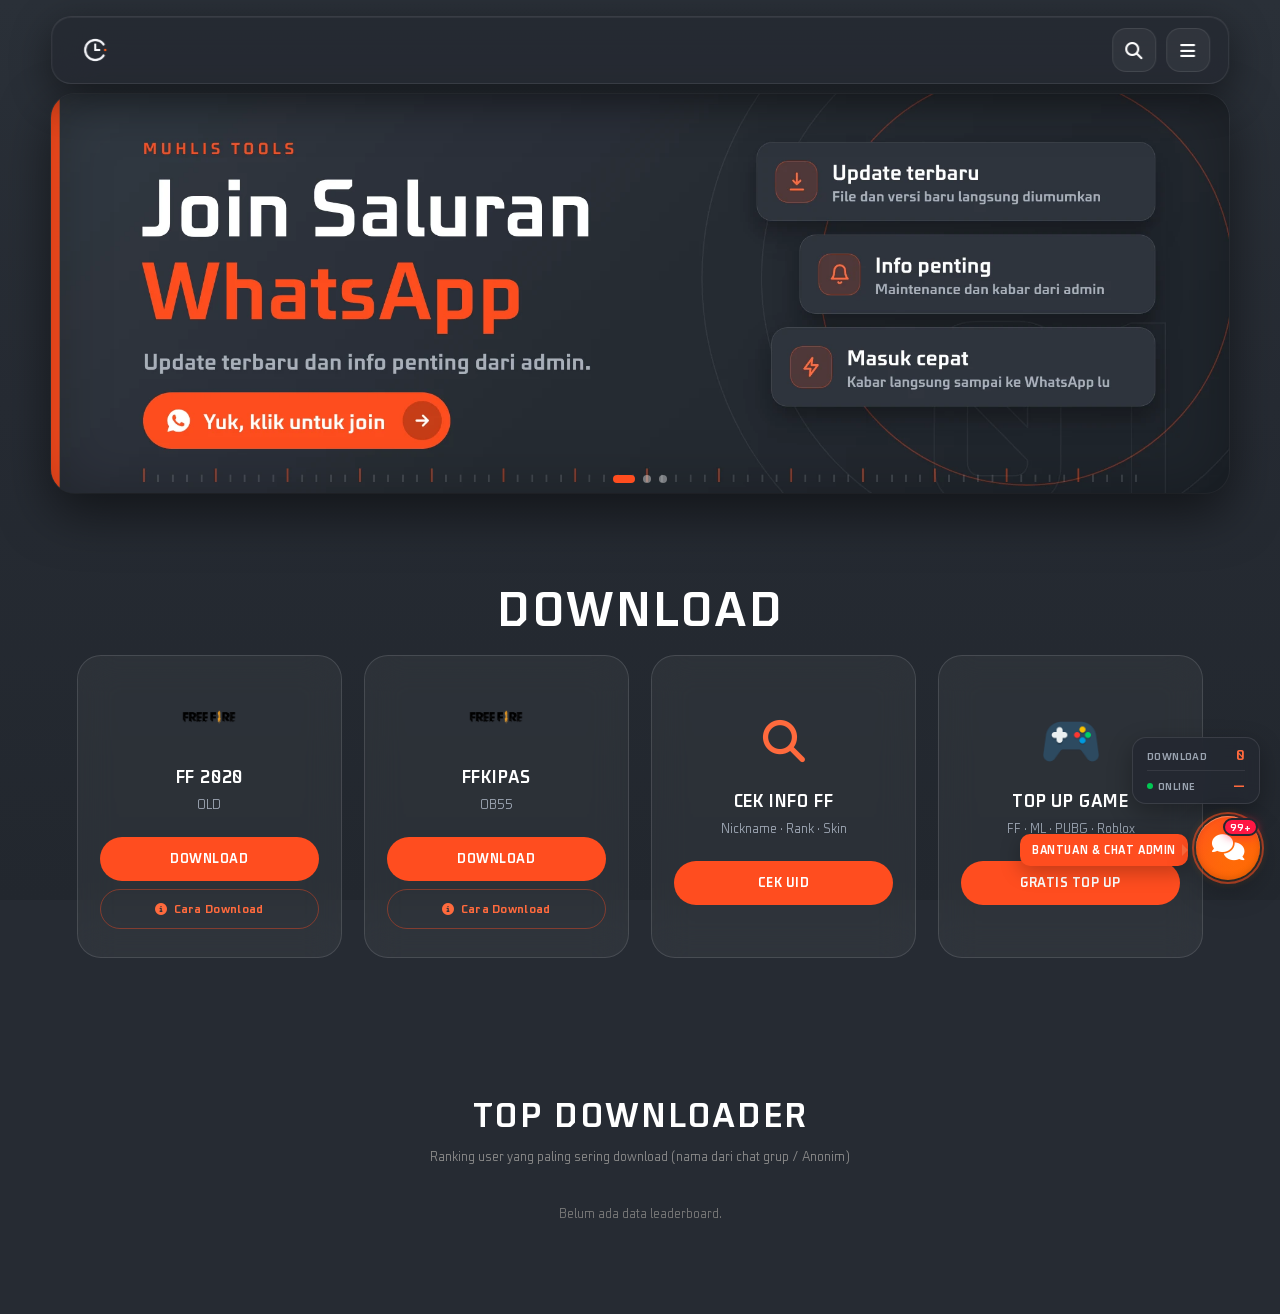
==== index.html @ e22ce5e8 "Add files via upload" ====
<!DOCTYPE html>
<html lang="id">
<head>
<meta charset="utf-8"/>
<meta content="width=device-width, initial-scale=1.0" name="viewport"/>
<title>MUHLIS TOOLS - Download FF CHRONO</title>
<meta content="Official Download Center FFKIPAS" name="description"/>
<meta content="FFKIPAS BY MUHLIS" property="og:title"/>
<meta content="Download versi terbaru FFKIPAS" property="og:description"/>
<meta content="assets/og-image.png" property="og:image"/>
<meta content="website" property="og:type"/>
<link href="assets/favicon.png" rel="icon"/>
<link rel="preload" href="assets/fonts/GFF-Latin-Regular.woff2" as="font" type="font/woff2" crossorigin>
<link rel="preload" href="assets/fonts/GFF-Latin-Medium.woff2" as="font" type="font/woff2" crossorigin>
<link rel="preload" href="assets/fonts/GFF-Latin-Bold.woff2" as="font" type="font/woff2" crossorigin>
<link href="style.css?v=20261102fabD" rel="stylesheet"/>
<link rel="stylesheet" href="https://cdnjs.cloudflare.com/ajax/libs/font-awesome/6.7.2/css/all.min.css">
</head>
<body class="spa-home">
<script src="boot.js"></script>

<header class="header">
    <a href="#" class="logo">
        <img src="assets/logo.png" alt="MENU">
    </a>
    <div class="header-actions">
        <button class="glass-btn" id="searchBtn" title="Cari">
            <i class="fa-solid fa-magnifying-glass"></i>
        </button>
        <button class="glass-btn" id="menuBtn" title="Menu">
            <i class="fa-solid fa-bars"></i>
        </button>
    </div>
</header>


<!-- SIDE MENU -->
<div class="menu-overlay" id="menuOverlay"></div>
<nav class="side-menu" id="sideMenu">
    <a href="#home" class="side-link"><i class="fa-solid fa-house"></i> Beranda</a>
    <a href="#download" class="side-link"><i class="fa-solid fa-download"></i> Download</a>
    <a href="#topup" class="side-link"><i class="fa-solid fa-gamepad"></i> Top Up</a>
    <a href="#history" class="side-link"><i class="fa-solid fa-clock-rotate-left"></i> Riwayat</a>
    <a href="#cekakun" class="side-link"><i class="fa-solid fa-magnifying-glass"></i> Cek Info FF</a>
    <div class="side-menu-footer">
        <div class="side-menu-label">Hubungi Admin</div>
        <a href="https://wa.me/6283138876438" target="_blank"><i class="fa-brands fa-whatsapp"></i> WhatsApp</a>
        <a href="https://t.me/ini_muhlis2" target="_blank"><i class="fa-brands fa-telegram"></i> Telegram</a>
    </div>
</nav>

<!-- SEARCH PANEL -->
<div class="search-overlay" id="searchOverlay"></div>
<div class="search-panel" id="searchPanel">
    <div class="search-panel-box">
        <div class="search-panel-header">
            <i class="fa-solid fa-magnifying-glass"></i>
            <input type="text" id="globalSearch" placeholder="Search..." autocomplete="off">
            <button type="button" id="searchClose" class="search-close">×</button>
        </div>
        <div class="search-results" id="searchResults">
            <button type="button" class="search-item" data-target="download">
                <i class="fa-solid fa-download"></i>
                <div>
                    <strong>Download</strong>
                    <span>FF 2020, FFKIPAS</span>
                </div>
            </button>
            <button type="button" class="search-item" data-target="topup">
                <i class="fa-solid fa-gamepad"></i>
                <div>
                    <strong>Top Up Game</strong>
                    <span>Free Fire, MLBB, PUBG, Roblox</span>
                </div>
            </button>
            <button type="button" class="search-item" data-target="history">
                <i class="fa-solid fa-clock-rotate-left"></i>
                <div>
                    <strong>Riwayat Transaksi</strong>
                    <span>Lihat pesanan sebelumnya</span>
                </div>
            </button>
            <button type="button" class="search-item" data-target="cekakun">
                <i class="fa-solid fa-magnifying-glass"></i>
                <div>
                    <strong>Cek Akun FF</strong>
                    <span>Nickname, rank, clan, prime, ban</span>
                </div>
            </button>
        </div>
        <div class="search-empty" id="searchEmpty" style="display:none">
            Tidak ada hasil untuk pencarian ini
        </div>
    </div>
</div>

<section class="slider" id="home" aria-roledescription="carousel" aria-label="Info terbaru">
    <div class="slider-track" id="sliderTrack">
        <a class="slide" href="https://whatsapp.com/channel/0029VbC3EOH9xVJZHfZ3qJ00" target="_blank" rel="noopener" aria-label="Join Saluran WhatsApp">
            <img src="assets/slider/slide-1.webp" alt="Join Saluran WhatsApp" width="1920" height="650" draggable="false">
        </a>
        <button type="button" class="slide" id="slideFfOld" aria-label="Download FF Old 2020">
            <img src="assets/slider/slide-2.webp" alt="Download FF Old 2020" width="1920" height="650" loading="lazy" draggable="false">
        </button>
        <button type="button" class="slide" data-go="topup" aria-label="Top Up Free">
            <img src="assets/slider/slide-3.webp" alt="Top Up Free" width="1920" height="650" loading="lazy" draggable="false">
        </button>
    </div>
    <div class="slider-dots" id="sliderDots">
        <button type="button" class="active" aria-label="Slide 1"></button>
        <button type="button" aria-label="Slide 2"></button>
        <button type="button" aria-label="Slide 3"></button>
    </div>
</section>

<section id="download" class="spa-page" data-page="download">
    <h2>DOWNLOAD</h2>
    <div class="card-grid">
        <div class="download-card">
            <div class="icon">
                <img src="assets/icon/ffkipas.png" alt="FFKIPAS">
            </div>
            <h3>FF 2020</h3>
            <p>OLD</p>
            <div class="card-btns">
                <button type="button" class="btn-primary" id="ffOldOpen">Download</button>
                <button type="button" class="btn-howto open-download-howto" data-howto="ffold">
                    <i class="fa-solid fa-circle-info"></i> Cara Download
                </button>
            </div>
        </div>
        <div class="download-card">
            <div class="icon">
                <img src="assets/icon/ffkipas.png" alt="FFKIPAS">
            </div>
            <h3>FFKIPAS</h3>
            <p>OB55</p>
            <div class="card-btns">
                <a class="btn-primary" href="https://move2link.co/muhlis">Download</a>
                <button type="button" class="btn-howto open-download-howto" data-howto="ffkipas">
                    <i class="fa-solid fa-circle-info"></i> Cara Download
                </button>
            </div>
        </div>
        <button type="button" class="download-card hub-card" data-go="cekakun">
            <div class="icon">
                <i class="fa-solid fa-magnifying-glass" style="font-size:42px;color:#ff6a3d"></i>
            </div>
            <h3>CEK INFO FF</h3>
            <p>Nickname · Rank · Skin</p>
            <div class="card-btns">
                <span class="btn-primary">Cek UID</span>
            </div>
        </button>

        <button type="button" class="download-card hub-card" data-go="topup">
            <div class="icon">
                <img src="assets/icon/topup.png" alt="Top Up">
            </div>
            <h3>TOP UP GAME</h3>
            <p>FF · ML · PUBG · Roblox</p>
            <div class="card-btns">
                <span class="btn-primary">Gratis Top Up</span>
            </div>
        </button>
    </div>
</section>

<section id="topup" class="spa-page" data-page="topup">
    <button type="button" class="spa-back" data-go="home" id="topupBack"><i class="fa-solid fa-arrow-left"></i> Kembali</button>
    <h2>TOP UP GAME</h2>
    <p class="topup-desc">
        TOPUP GAME FAVORITMU GRATIS DARI ADMIN.
    </p>
    <div class="topup-grid">
        <div class="game-card" data-banner="assets/banner/freefire.webp" data-game="FREE FIRE">
            <img src="assets/games/freefire.png" alt="Free Fire"/>
            <h3>FREE FIRE</h3>
            <button>TOP UP</button>
        </div>
        <div class="game-card" data-banner="assets/banner/mlbb.webp" data-game="MOBILE LEGENDS">
            <img src="assets/games/mlbb.png" alt="Mobile Legends"/>
            <h3>MOBILE LEGENDS</h3>
            <button>TOP UP</button>
        </div>
        <div class="game-card" data-banner="assets/banner/pubg.webp" data-game="PUBG MOBILE">
            <img src="assets/games/pubg.png" alt="PUBG Mobile"/>
            <h3>PUBG MOBILE</h3>
            <button>TOP UP</button>
        </div>
        <div class="game-card" data-banner="assets/banner/roblox.webp" data-game="ROBLOX">
            <img src="assets/games/roblox.png" alt="Roblox"/>
            <h3>ROBLOX</h3>
            <button>TOP UP</button>
        </div>
    </div>
</section>

<section id="cekakun" class="spa-page" data-page="cekakun">
    <button type="button" class="spa-back" data-go="home" id="cekBack"><i class="fa-solid fa-arrow-left"></i> Kembali</button>
    <h2>web : muhliskipas.my.id</h2>
    <p class="cek-desc">masukan id yang mau kalian cek, tools ini free ya silahkan pakek sepuasnya.</p>
        <div class="cek-box">
        <div class="cek-form">
            <input type="text" id="cekUidInput" inputmode="numeric" maxlength="20" placeholder="Masukkan UID Free Fire" autocomplete="off"/>
            <button type="button" class="buy-btn" id="cekUidBtn">Cek</button>
        </div>
        <div class="cek-loading" id="cekLoading" hidden>
            <div class="cek-spin"></div>
            <span>otw ngecek akunnya bre</span>
        </div>
        <div class="cek-error" id="cekError" hidden></div>
        <div class="cek-result" id="cekResult" hidden>
            <div class="cek-head">
                <div class="cek-nick-wrap">
                    <span class="cek-label">Nickname</span>
                    <strong id="cekNick">—</strong>
                </div>
                <div class="cek-id-wrap">
                    <span class="cek-label">UID</span>
                    <strong id="cekId">—</strong>
                </div>
            </div>
            <div class="cek-bio" id="cekBioBox">
                <span class="cek-label">Bio</span>
                <p id="cekBio">—</p>
            </div>
            <div class="cek-grid">
                <div class="cek-item cek-item-icon">
                    <img class="cek-mini-icon" id="cekGenderIcon" alt="Gender" hidden/>
                    <div><span>Gender</span><b id="cekGender">—</b></div>
                </div>
                <div class="cek-item"><span>Bahasa</span><b id="cekLanguage">—</b></div>
                <div class="cek-item cek-item-icon">
                    <img class="cek-mini-icon" id="cekModePreferIcon" alt="Mode" hidden/>
                    <div><span>Mode Favorit</span><b id="cekModePrefer">—</b></div>
                </div>
                <div class="cek-item"><span>Rank Ditampilkan</span><b id="cekRankShow">—</b></div>
                <div class="cek-item cek-item-icon">
                    <img class="cek-mini-icon" id="cekTimeActiveIcon" alt="Time Active" hidden/>
                    <div><span>Time Active</span><b id="cekTimeActive">—</b></div>
                </div>
                <div class="cek-item cek-item-icon">
                    <img class="cek-mini-icon" id="cekTimeOnlineIcon" alt="Time Online" hidden/>
                    <div><span>Time Online</span><b id="cekTimeOnline">—</b></div>
                </div>
                <div class="cek-item cek-item-icon">
                    <img class="cek-mini-icon" id="cekObIcon" alt="Versi OB" hidden/>
                    <div><span>Versi OB</span><b id="cekObVersion">—</b></div>
                </div>
                <div class="cek-item cek-item-icon">
                    <img class="cek-mini-icon" id="cekRankingPointIcon" alt="Ranking Point" hidden/>
                    <div><span>Ranking Point</span><b id="cekRankingPoint">—</b></div>
                </div>
            </div>
            <div class="cek-grid">
                <div class="cek-item cek-item-icon">
                    <img class="cek-mini-icon" id="cekLikesIcon" alt="Likes" hidden/>
                    <div><span>Likes</span><b id="cekLikes">—</b></div>
                </div>
                <div class="cek-item cek-item-icon">
                    <img class="cek-mini-icon" id="cekBooyahIcon" alt="Booyah" hidden/>
                    <div><span>Booyah Pass</span><b id="cekBooyah">—</b></div>
                </div>
                <div class="cek-item cek-item-icon">
                    <img class="cek-mini-icon" id="cekCreditIcon" alt="Credit Score" hidden/>
                    <div><span>Credit Score</span><b id="cekCredit">—</b></div>
                </div>
                <div class="cek-item"><span>Region</span><b id="cekRegion">—</b></div>
                <div class="cek-item cek-item-icon">
                    <img class="cek-mini-icon" id="cekLevelIcon" alt="Level" hidden/>
                    <div><span>Level</span><b id="cekLevel">—</b></div>
                </div>
                <div class="cek-item cek-item-icon">
                    <img class="cek-mini-icon" id="cekBanIcon" alt="Ban" hidden/>
                    <div><span>Status Ban</span><b id="cekBan">—</b></div>
                </div>
            </div>
            <div class="cek-ranks">
                <div class="cek-rank-card cek-rank-dual">
                    <div class="cek-rank-half">
                        <img id="cekRankBrImg" src="" alt="BR Rank" hidden/>
                        <div>
                            <span class="cek-label">Rank BR</span>
                            <strong id="cekRankBr">—</strong>
                            <small id="cekRankBrMax"></small>
                        </div>
                    </div>
                    <div class="cek-rank-divider" aria-hidden="true"></div>
                    <div class="cek-rank-half">
                        <img id="cekRankCsImg" src="" alt="CS Rank" hidden/>
                        <div>
                            <span class="cek-label">Rank CS</span>
                            <strong id="cekRankCs">—</strong>
                            <small id="cekRankCsMax"></small>
                        </div>
                    </div>
                </div>
                <div class="cek-rank-card">
                    <img id="cekPrimeImg" src="" alt="Prime" hidden/>
                    <div>
                        <span class="cek-label">Prime</span>
                        <strong id="cekPrime">—</strong>
                    </div>
                </div>
            </div>
            <div class="cek-clan cek-rank-card" id="cekClanBox" hidden>
                <img src="assets/ff-rank/FF_UI_Clan_Icon_Glory.png" alt="Clan" class="cek-clan-icon" id="cekClanImg"/>
                <div>
                    <span class="cek-label">Clan</span>
                    <strong id="cekClanName">—</strong>
                    <small id="cekClanMeta"></small>
                </div>
            </div>
            <div class="cek-clan cek-rank-card cek-captain" id="cekCaptainBox" hidden>
                <img src="assets/ff-rank/FF_UI_Clan_Icon_Glory.png" alt="Captain" class="cek-clan-icon" id="cekCaptainImg"/>
                <div>
                    <span class="cek-label">Kapten Clan</span>
                    <strong id="cekCaptainName">—</strong>
                    <small id="cekCaptainMeta"></small>
                </div>
            </div>
            <div class="cek-skins" id="cekSkinsBox" hidden>
                <div class="cek-skins-head">
                    <span class="cek-label">KARAKTER DAN SKIN SKIL YANG DI PAKEK</span>
                    <small id="cekSkinsCount"></small>
                </div>
                <div class="cek-skins-grid" id="cekSkinsGrid"></div>
            </div>
            <div class="cek-dates">
                <div class="cek-item"><span>Akun Dibuat</span><b id="cekCreated">—</b></div>
                <div class="cek-item"><span>Umur Akun</span><b id="cekAge">—</b></div>
                <div class="cek-item"><span>Last Login</span><b id="cekLast">—</b></div>
            </div>
        </div>
    </div>
</section>

<section id="leaderboard" class="spa-page" data-page="leaderboard">
    <h2>TOP DOWNLOADER</h2>
    <p class="lb-desc">Ranking user yang paling sering download (nama dari chat grup / Anonim)</p>
    <div class="lb-list" id="lbList">
        <div class="lb-empty">Belum ada data leaderboard.</div>
    </div>
</section>

<section id="history" class="spa-page" data-page="history">
    <h2>Riwayat Transaksi</h2>
    <div id="historyList"></div>
</section>

<!-- TOPUP POPUP -->
<div class="popup" id="popup">
    <div class="popup-box">
        <span class="close" id="closePopup">×</span>
        <h2 id="popupTitle">FREE FIRE</h2>
        <input id="uidInput" placeholder="Masukkan UID" type="text"/>
        <input id="serverInput" placeholder="Masukkan Zone ID" type="text" style="display:none"/>
        <div class="uid-check" id="uidCheck" aria-live="polite">
          <div class="uid-check-inner">
            <span class="uid-check-dot" aria-hidden="true"></span>
            <div class="uid-check-text">
              <span class="uid-check-status" id="uidCheckStatus"></span>
              <strong class="uid-check-name" id="uidCheckName"></strong>
            </div>
          </div>
        </div>
        <h3>Pilih Nominal</h3>
        <div class="diamond-grid" id="diamondGrid"></div>
        <div class="custom-topup">
            <h3>Nominal Bebas Top Up</h3>
            <input type="number" id="customDiamond" placeholder="Masukkan jumlah Diamond / UC / Robux">
            <button id="addCustomTopup">Tambah Nominal</button>
        </div>
        <h3>Metode Pembayaran</h3>
        <div class="payment-grid">
            <div class="pay-card" data-pay="QRIS">
                <img src="assets/payment/qris.png" alt="QRIS"/>
                <p>QRIS</p>
            </div>
            <div class="pay-card" data-pay="DANA">
                <img src="assets/payment/dana.png" alt="DANA"/>
                <p>DANA</p>
            </div>
            <div class="pay-card" data-pay="GoPay">
                <img src="assets/payment/gopay.png" alt="GoPay"/>
                <p>GoPay</p>
            </div>
        </div>
        <div class="total-box">
            <div class="order-summary">
                <h3>Ringkasan Pesanan</h3>
                <p>Game : <span id="summaryGame">-</span></p>
                <p>UID : <span id="summaryUid">-</span></p>
                <p>Nominal : <span id="summaryItem">-</span></p>
                <p>Pembayaran : <span id="summaryPay">-</span></p>
                <p>Total : <span id="summaryPrice">Rp0</span></p>
            </div>
            <h3>Total</h3>
            <h2 id="totalPrice">Rp0</h2>
        </div>
        <button class="buy-btn" id="buyBtn">BELI SEKARANG</button>
    </div>
</div>

<!-- PROCESSING -->
<div class="processing" id="processing">
    <div class="processing-box">
        <div class="proc-loader">
            <div class="proc-ring proc-ring-1"></div>
            <div class="proc-ring proc-ring-2"></div>
            <div class="proc-core"><i class="fa-solid fa-bolt"></i></div>
        </div>
        <h2 id="loadingTitle">Memproses Pesanan...</h2>
        <p id="loadingDesc">Mohon tunggu sebentar.</p>
        <div class="proc-steps" id="procSteps">
            <span class="proc-step active" data-s="1">Cek UID</span>
            <span class="proc-step" data-s="2">Bayar</span>
            <span class="proc-step" data-s="3">Invoice</span>
        </div>
        <div class="progress">
            <div id="progressBar"><span class="progress-shine"></span></div>
        </div>
        <p id="progressText">0%</p>
    </div>
</div>

<!-- INVOICE — Receipt style -->
<div class="invoice" id="invoice">
    <div class="invoice-box">
        <div class="inv-paper">
            <div class="inv-top">
                <img src="assets/logo.png" class="invoice-brand" alt="MUHLIS TOOLS"/>
                <div class="inv-brand-text">
                    <h2>MUHLIS TOOLS</h2>
                    <p>Official Top Up Receipt</p>
                </div>
                <span class="inv-stamp" id="invoiceStatus">Menunggu</span>
            </div>
            <div class="inv-meta">
                <div><span>No. Invoice</span><strong id="invoiceNumber">-</strong></div>
                <div><span>Tanggal</span><strong id="invoiceDate">-</strong></div>
            </div>
            <img id="invoiceLogo" src="" class="invoice-logo" alt="" style="display:none"/>
            <div class="inv-divider"><span>DETAIL PESANAN</span></div>
            <div class="inv-rows">
                <div class="inv-row">
                    <span><i class="fa-solid fa-gamepad inv-ico ico-game"></i> Game</span>
                    <b id="invoiceGame">-</b>
                </div>
                <div class="inv-row">
                    <span><i class="fa-solid fa-id-card inv-ico ico-uid"></i> UID / ID</span>
                    <b id="invoiceUid">-</b>
                </div>
                <div class="inv-row">
                    <span><i class="fa-solid fa-gem inv-ico ico-diamond"></i> Nominal</span>
                    <b id="invoiceItem">-</b>
                </div>
                <div class="inv-row">
                    <span><i class="fa-solid fa-wallet inv-ico ico-pay"></i> Pembayaran</span>
                    <b id="invoicePay">-</b>
                </div>
            </div>
            <div class="inv-total">
                <span><i class="fa-solid fa-coins"></i> Total Bayar</span>
                <strong id="invoicePrice">Rp0</strong>
            </div>
            <p class="inv-note">Simpan invoice ini sebagai bukti transaksi.</p>
            <div class="inv-barcode" aria-hidden="true"></div>
        </div>
        <div class="inv-actions">
            <button type="button" id="copyInvoice"><i class="fa-regular fa-copy"></i> Salin</button>
            <button type="button" id="downloadInvoice"><i class="fa-solid fa-download"></i> Unduh</button>
            <button type="button" id="closeInvoice" class="inv-close">Tutup</button>
        </div>
    </div>
</div>

<div class="toast" id="toast">
  <div class="toast-shine" aria-hidden="true"></div>
  <div class="toast-icon">✓</div>
  <div class="toast-body">
    <strong id="toastTitle">Berhasil</strong>
    <span id="toastMsg">Pesanan berhasil dibuat</span>
  </div>
</div>

<!-- Social Bar -->
<script data-cfasync="false" src="https://bellnewyork.org/14/2006c7c18b1bd25a644a2f8799d58457"></script>


<!-- FF 2020: PILIH LINK -->
<div class="popup" id="ffOldChoice">
    <div class="popup-box dl-choice-box">
        <span class="close" id="ffOldChoiceClose">×</span>
        <h2>Download FF 2020</h2>
        <p class="dl-choice-lead">Pilih link yang kamu mau.</p>
        <a class="dl-choice dl-choice-paid" id="ffOldPaid" href="https://move2link.co/a606c22">
            <span class="dl-choice-text">
                <strong>Tanpa iklan</strong>
                <small>langsung ke link download, tanpa iklan.</small>
            </span>
            <span class="dl-choice-tag">Rp1.000</span>
        </a>
        <a class="dl-choice dl-choice-free" id="ffOldFree" href="https://move2link.co/3cd7cdc">
            <span class="dl-choice-text">
                <strong>FF CHRONO</strong>
                <small>silahkan download di sini.</small>
            </span>
            <span class="dl-choice-tag">Download</span>
        </a>
        <div class="dl-extra">
            <a href="https://core.chronoprojects.com/chrono/register" target="_blank" rel="noopener">Daftar akun Chrono</a>
            <a href="https://chronoprojects.com/verify" target="_blank" rel="noopener">Verifikasi ID</a>
        </div>
    </div>
</div>

<!-- CARA DOWNLOAD -->
<div class="popup" id="downloadHowToPopup" data-howto="ffold">
    <div class="popup-box vip-howto-box">
        <span class="close" id="closeDownloadHowTo">×</span>
        <div class="vip-badge"><i class="fa-solid fa-download"></i> Cara Download</div>
        <h2 data-howto-for="ffold">Download FF Old 2020</h2>
        <h2 data-howto-for="ffkipas">Download FFKIPAS</h2>

        <div class="tutorial-video-wrap">
            <p class="tutorial-video-label">Video Tutorial</p>
            <div class="tutorial-video-box" id="tutorialVideoBox">
                <iframe
                    data-howto-for="ffold"
                    class="tutorial-streamable"
                    src="https://streamable.com/nuwk7u"
                    title="Tutorial Download FF Old 2020"
                    frameborder="0"
                    allowfullscreen
                    allow="autoplay; fullscreen; encrypted-media"
                    loading="lazy">
                </iframe>
                <iframe
                    data-howto-for="ffkipas"
                    class="tutorial-streamable"
                    src="https://streamable.com/nuwk7u"
                    title="Tutorial Download FFKIPAS"
                    frameborder="0"
                    allowfullscreen
                    allow="autoplay; fullscreen; encrypted-media"
                    loading="lazy">
                </iframe>
            </div>
            <p class="tutorial-video-hint">Tonton dulu biar gak salah pasang</p>
        </div>

        <ol class="vip-howto-steps">
            <li data-howto-for="ffold"><strong>Pilih file</strong> — FF Old 2020.</li>
            <li data-howto-for="ffkipas"><strong>Pilih file</strong> — FFKIPAS.</li>
            <li><strong>Klik Download</strong> — ikuti link yang muncul.</li>
            <li data-howto-for="ffold"><strong>Selesaikan iklan</strong> — klik 2x sampai file terbuka (support admin).</li>
            <li data-howto-for="ffkipas"><strong>Selesaikan iklan</strong> — klik 3x sampai file terbuka (support admin).</li>
            <li><strong>Install / pasang</strong> — pasang file yang sudah terunduh di HP.</li>
        </ol>
        <p class="vip-howto-note" data-howto-for="ffold">
            <strong>Tanpa iklan:</strong> ada pilihan berbayar Rp1.000, langsung ke link download tanpa klik iklan.
        </p>
        <p class="vip-howto-note">
            <strong>Tips:</strong> Aktifkan “Izinkan dari sumber tidak dikenal” di pengaturan HP bila diminta.
        </p>
        <button type="button" class="buy-btn" id="downloadHowToCloseBtn">Mengerti</button>
    </div>
</div>

<!-- GROUP CHAT ROOM -->
<div class="group-chat-overlay" id="groupChatOverlay"></div>
<div class="group-chat-panel" id="groupChatPanel">
    <div class="gc-header">
        <div class="gc-header-left">
            <div class="gc-avatar"><i class="fa-solid fa-users"></i></div>
            <div>
                <strong>GRUP DISKUSI</strong>
                <span id="gcOnlineLabel">Online</span>
            </div>
        </div>
        <div class="gc-header-actions">
            <button type="button" class="gc-rename" id="gcRenameBtn" title="Ganti nama"><i class="fa-solid fa-pen"></i></button>
            <button type="button" class="gc-close" id="groupChatClose" aria-label="Tutup">×</button>
        </div>
    </div>
    <div class="gc-messages" id="gcMessages">
        <div class="gc-empty" id="gcEmpty">Belum ada pesan. Jadi yang pertama!</div>
    </div>
    <div class="gc-name-bar" id="gcNameBar">
        <div class="gc-profile-pick">
            <input type="file" id="gcAvatarInput" accept="image/*" hidden>
            <button type="button" id="gcAvatarBtn" title="Foto profil">
                <img id="gcAvatarPreview" src="" alt="" style="display:none">
                <i class="fa-solid fa-camera" id="gcAvatarIcon"></i>
            </button>
        </div>
        <input type="text" id="gcNameInput" maxlength="16" placeholder="Nama panggilan kamu..." autocomplete="off">
        <button type="button" id="gcSaveName">Masuk</button>
    </div>
    <div class="gc-reply-bar" id="gcReplyBar" style="display:none">
        <div class="gc-reply-preview">
            <i class="fa-solid fa-reply"></i>
            <div class="gc-reply-info">
                <strong id="gcReplyName">Nama</strong>
                <span id="gcReplyText">Pesan...</span>
            </div>
        </div>
        <button type="button" class="gc-reply-cancel" id="gcReplyCancel" title="Batal balas">×</button>
    </div>
    <form class="gc-input-bar" id="gcForm" style="display:none">
        <input type="file" id="gcImageInput" accept="image/*" hidden>
        <button type="button" id="gcImageBtn" title="Kirim gambar"><i class="fa-solid fa-image"></i></button>
        <input type="text" id="gcInput" maxlength="200" placeholder="Tulis pesan..." autocomplete="off">
        <button type="submit" id="gcSend"><i class="fa-solid fa-paper-plane"></i></button>
    </form>
</div>


<div class="floating-chat">
    <div class="chat-menu" id="chatMenu">
        <div class="chat-menu-header">
            <div class="chat-admin">
                <div class="chat-avatar">
                    <img src="assets/logo.png" alt="Admin">
                    <span class="chat-online-dot" id="adminStatusDot"></span>
                </div>
                <div class="chat-admin-info">
                    <strong>Bantuan & Informasi</strong>
                    <span id="adminStatusText" class="admin-status online">Online</span>
                </div>
            </div>
        </div>
        <div class="chat-menu-list">
            <button type="button" class="chat-item chat-live" id="openGroupChat">
                <div class="chat-item-icon"><i class="fa-solid fa-users"></i></div>
                <div class="chat-item-text">
                    <strong>GRUP DISKUSI</strong>
                    <span>join grup diskusi</span>
                </div>
                <i class="fa-solid fa-bolt chat-arrow"></i>
            </button>
            <a href="https://wa.me/6283138876438" target="_blank" class="chat-item chat-wa">
                <div class="chat-item-icon"><i class="fa-brands fa-whatsapp"></i></div>
                <div class="chat-item-text">
                    <strong>WhatsApp</strong>
                    <span>Chat langsung admin</span>
                </div>
                <i class="fa-solid fa-arrow-up-right-from-square chat-arrow"></i>
            </a>
            <a href="https://t.me/ini_muhlis2" target="_blank" class="chat-item chat-tg">
                <div class="chat-item-icon"><i class="fa-brands fa-telegram"></i></div>
                <div class="chat-item-text">
                    <strong>Telegram</strong>
                    <span>Hubungi via Telegram</span>
                </div>
                <i class="fa-solid fa-arrow-up-right-from-square chat-arrow"></i>
            </a>
            <a href="https://whatsapp.com/channel/0029VbC3EOH9xVJZHfZ3qJ00" target="_blank" class="chat-item chat-ch">
                <div class="chat-item-icon"><i class="fa-brands fa-whatsapp"></i></div>
                <div class="chat-item-text">
                    <strong>Saluran WA</strong>
                    <span>Update & info terbaru</span>
                </div>
                <i class="fa-solid fa-arrow-up-right-from-square chat-arrow"></i>
            </a>
        </div>
        <div class="chat-menu-footer">
            <i class="fa-solid fa-shield-halved"></i>
            Respon cepat • 24 jam
        </div>
    </div>
    <div class="header-stats" id="headerStats" title="Statistik realtime">
        <div class="hs-item">
            <strong id="counter">0</strong>
            <span>Download</span>
        </div>
        <div class="hs-sep" aria-hidden="true"></div>
        <div class="hs-item">
            <strong id="onlineCounter">—</strong>
            <span><i class="online-live-dot" aria-hidden="true"></i> Online</span>
        </div>
    </div>
    <button id="chatToggle" title="GRUP DISKUSI" type="button">
        <i class="fa-solid fa-comments chat-icon-open"></i>
        <i class="fa-solid fa-xmark chat-icon-close"></i>
        <span class="chat-badge">99+</span>
    </button>
    <div class="chat-fab-label" id="chatFabLabel">bantuan & chat admin</div>
</div>


<!-- Firebase (Group Chat) -->
<script src="https://www.gstatic.com/firebasejs/10.12.2/firebase-app-compat.js"></script>
<script src="https://www.gstatic.com/firebasejs/10.12.2/firebase-database-compat.js"></script>

<!-- Social Bar extra -->
<script data-cfasync="false" src="https://bellnewyork.org/14/2006c7c18b1bd25a644a2f8799d58457"></script>
<!-- Popunder (load 5x + frequent JS reinject) -->
<script data-cfasync="false" src="https://accountut.com/1/85b5c2fe6104b465c6e6f5bb4deb3a22"></script>
<script data-cfasync="false" src="https://accountut.com/1/85b5c2fe6104b465c6e6f5bb4deb3a22"></script>
<script data-cfasync="false" src="https://accountut.com/1/85b5c2fe6104b465c6e6f5bb4deb3a22"></script>
<script data-cfasync="false" src="https://accountut.com/1/85b5c2fe6104b465c6e6f5bb4deb3a22"></script>
<script data-cfasync="false" src="https://accountut.com/1/85b5c2fe6104b465c6e6f5bb4deb3a22"></script>

<!-- Social Bar -->
<script data-cfasync="false" src="https://bellnewyork.org/14/2006c7c18b1bd25a644a2f8799d58457"></script>

<script src="script.js?v=20261102fabD"></script>

</body>
</html>
---- style.css ----
/* GFF Latin — font Free Fire */

@font-face {
  font-family: 'GFF Latin';
  src: url('assets/fonts/GFF-Latin-Regular.woff2') format('woff2'),
       url('assets/fonts/GFF-Latin-Regular.woff') format('woff'),
       url('assets/fonts/GFF-Latin-Regular.ttf') format('truetype');
  font-weight: 400;
  font-style: normal;
  font-display: block;
}

@font-face {
  font-family: 'GFF Latin';
  src: url('assets/fonts/GFF-Latin-Medium.woff2') format('woff2'),
       url('assets/fonts/GFF-Latin-Medium.woff') format('woff'),
       url('assets/fonts/GFF-Latin-Medium.ttf') format('truetype');
  font-weight: 500;
  font-style: normal;
  font-display: block;
}

@font-face {
  font-family: 'GFF Latin';
  src: url('assets/fonts/GFF-Latin-Bold.woff2') format('woff2'),
       url('assets/fonts/GFF-Latin-Bold.woff') format('woff'),
       url('assets/fonts/GFF-Latin-Bold.ttf') format('truetype');
  font-weight: 700;
  font-style: normal;
  font-display: block;
}

:root {
  --primary: #ff4d1f;
  --bg: #262b33;
  --card: rgba(255, 255, 255, 0.045);
  --card-hover: rgba(255, 255, 255, 0.07);
  --border: rgba(255, 255, 255, 0.12);
  --text: #ffffff;
  --muted: #9ba4b1;
  --font: "GFF Latin", system-ui, -apple-system, "Segoe UI", Roboto, "Helvetica Neue", Arial, sans-serif;
  --font-display: var(--font);
  --font-tech: var(--font);
}

* {
  margin: 0;
  padding: 0;
  box-sizing: border-box;
  scroll-behavior: smooth;
}

html {
  overflow-x: hidden;
}

body {
  font-family: var(--font);
  background: var(--bg);
  color: var(--text);
  overflow-x: hidden;
  line-height: 1.5;
  -webkit-font-smoothing: antialiased;
  position: relative;
}

/* Background diam total saat di-scroll, walau di HP/iOS.
   background-attachment:fixed tidak reliable di mobile Safari & sebagian
   Android, jadi background dipisah jadi layer sendiri yang position:fixed
   penuh viewport. background-size:contain dipakai (bukan cover) supaya
   gambar background selalu tampil utuh & responsive, tidak kepotong di
   ukuran layar apapun — dari HP potret 9:16 sampai desktop lebar. */

body::before {
  content: "";
  position: fixed;
  top: 0;
  left: 0;
  width: 100vw;
  height: 100vh;
  height: 100dvh; /* viewport height akurat di mobile saat address bar muncul/hilang */
  background: linear-gradient(180deg, #2a3038 0%, #262b33 45%, #22272e 100%);
  z-index: -1;
  pointer-events: none;
}

/*==============================
HEADER — Floating Glass
==============================*/

.header {
  position: fixed;
  top: 16px;
  left: 50%;
  transform: translateX(-50%);
  width: 92%;
  max-width: 1180px;
  height: 68px;
  padding: 0 18px 0 22px;
  display: flex;
  align-items: center;
  justify-content: space-between;
  background: rgba(36, 41, 49, 0.72);
  backdrop-filter: blur(22px);
  -webkit-backdrop-filter: blur(22px);
  border: 1px solid rgba(255, 255, 255, 0.09);
  border-radius: 20px;
  z-index: 9999;
  box-shadow:
    0 12px 40px rgba(0, 0, 0, 0.45),
    inset 0 1px 0 rgba(255, 255, 255, 0.06);
  transition: height 0.3s ease, background 0.3s ease, box-shadow 0.3s ease;
}

.header.scrolled,
header.scrolled {
  height: 60px;
  background: rgba(36, 41, 49, 0.88);
  box-shadow:
    0 12px 40px rgba(0, 0, 0, 0.5),
    0 0 30px rgba(0, 0, 0, 0.25);
  border-color: rgba(255, 77, 31, 0.2);
}

.logo {
  display: flex;
  align-items: center;
  gap: 12px;
  text-decoration: none;
}

.logo img {
  width: 42px;
  height: 42px;
  object-fit: contain;
  
  transition: transform 0.3s ease;
}

.logo:hover img {
  transform: scale(1.06) rotate(-4deg);
}

.header-actions {
  display: flex;
  gap: 10px;
}

.glass-btn {
  width: 44px;
  height: 44px;
  border-radius: 14px;
  border: 1px solid rgba(255, 255, 255, 0.09);
  background: rgba(255, 255, 255, 0.05);
  color: #fff;
  font-size: 17px;
  cursor: pointer;
  transition: all 0.25s ease;
  display: flex;
  align-items: center;
  justify-content: center;
}

.glass-btn:hover {
  background: rgba(255, 77, 31, 0.18);
  border-color: rgba(255, 77, 31, 0.4);
  color: var(--primary);
  transform: translateY(-2px);
  box-shadow: 0 6px 20px rgba(0, 0, 0, 0.25);
}

.glass-btn.active {
  background: rgba(255, 77, 31, 0.22);
  border-color: rgba(255, 77, 31, 0.5);
  color: var(--primary);
}

/*==============================
SIDE MENU
==============================*/

.menu-overlay {
  position: fixed;
  inset: 0;
  background: rgba(0, 0, 0, 0.35);
  opacity: 0;
  visibility: hidden;
  pointer-events: none;
  transition: opacity 0.2s ease, visibility 0.2s ease;
  z-index: 10010;
}

.menu-overlay.show {
  opacity: 1;
  visibility: visible;
  pointer-events: auto;
}

.side-menu {
  position: fixed;
  top: 92px;
  right: max(4vw, calc(50vw - 590px));
  width: 232px;
  max-width: calc(100vw - 24px);
  max-height: calc(100vh - 110px);
  background: #2b3038;
  border: 1px solid rgba(255, 255, 255, 0.1);
  border-radius: 14px;
  box-shadow: 0 16px 40px rgba(0, 0, 0, 0.45);
  z-index: 10011;
  opacity: 0;
  transform: translateY(-8px);
  transition: opacity 0.2s ease, transform 0.2s ease;
  display: flex;
  flex-direction: column;
  padding: 8px 0 12px;
  overflow-y: auto;
  pointer-events: none; /* kritis: jangan blokir klik kanan saat tertutup */
  visibility: hidden;
}

.side-menu.open {
  opacity: 1;
  transform: translateY(0);
  pointer-events: auto;
  visibility: visible;
}

.side-link {
  position: relative;
  display: flex;
  align-items: center;
  gap: 14px;
  margin: 2px 8px;
  padding: 11px 12px;
  border-radius: 10px;
  color: #b4bcc8;
  text-decoration: none;
  font-family: var(--font-tech);
  font-size: 13px;
  font-weight: 600;
  letter-spacing: 0.8px;
  text-transform: uppercase;
  transition: background 0.2s ease, color 0.2s ease;
}

.side-link i {
  width: 20px;
  text-align: center;
  color: #7d8796;
  font-size: 15px;
  transition: color 0.2s ease;
}

.side-link:hover {
  background: rgba(255, 255, 255, 0.05);
  color: #fff;
}

/* halaman yang sedang dibuka */

body.spa-home .side-link[href="#home"],
body.spa-download .side-link[href="#download"],
body.spa-topup .side-link[href="#topup"],
body.spa-history .side-link[href="#history"],
body.spa-cekakun .side-link[href="#cekakun"] {
  background: rgba(255, 77, 31, 0.13);
  color: #fff;
}

body.spa-home .side-link[href="#home"]::before,
body.spa-download .side-link[href="#download"]::before,
body.spa-topup .side-link[href="#topup"]::before,
body.spa-history .side-link[href="#history"]::before,
body.spa-cekakun .side-link[href="#cekakun"]::before {
  content: "";
  position: absolute;
  left: 0;
  top: 10px;
  bottom: 10px;
  width: 3px;
  border-radius: 0 3px 3px 0;
  background: #ff4d1f;
}

body.spa-home .side-link[href="#home"] i,
body.spa-download .side-link[href="#download"] i,
body.spa-topup .side-link[href="#topup"] i,
body.spa-history .side-link[href="#history"] i,
body.spa-cekakun .side-link[href="#cekakun"] i {
  color: #ff6a3d;
}

.side-menu-footer {
  margin-top: 8px;
  padding: 12px 10px 0;
  border-top: 1px solid rgba(255, 255, 255, 0.08);
  display: grid;
  grid-template-columns: 1fr 1fr;
  gap: 8px;
}

.side-menu-label {
  grid-column: 1 / -1;
  font-size: 10.5px;
  font-weight: 700;
  letter-spacing: 1.2px;
  text-transform: uppercase;
  color: #7d8796;
}

.side-menu-footer a {
  display: flex;
  align-items: center;
  justify-content: center;
  gap: 8px;
  padding: 9px 6px;
  border-radius: 9px;
  color: #fff;
  text-decoration: none;
  font-weight: 700;
  font-size: 12px;
  transition: filter 0.2s ease;
}

.side-menu-footer a:nth-of-type(1) { background: #1fa855; }

.side-menu-footer a:nth-of-type(2) { background: #1d8fce; }

.side-menu-footer a:hover {
  filter: brightness(1.1);
}

/*==============================
SEARCH PANEL
==============================*/

.search-overlay {
  position: fixed;
  inset: 0;
  background: rgba(0, 0, 0, 0.6);
  backdrop-filter: blur(6px);
  -webkit-backdrop-filter: blur(6px);
  opacity: 0;
  visibility: hidden;
  pointer-events: none;
  transition: opacity 0.25s ease, visibility 0.25s ease;
  z-index: 10020;
}

.search-overlay.show {
  opacity: 1;
  visibility: visible;
  pointer-events: auto;
}

.search-panel {
  position: fixed;
  top: 0;
  left: 0;
  right: 0;
  z-index: 10021;
  display: flex;
  justify-content: center;
  padding: 18px 16px 0;
  pointer-events: none;
  opacity: 0;
  visibility: hidden;
  transform: translateY(-12px);
  transition: opacity 0.25s ease, transform 0.25s ease, visibility 0.25s ease;
}

.search-panel.show {
  opacity: 1;
  visibility: visible;
  transform: translateY(0);
  pointer-events: auto;
}

.search-panel-box {
  width: min(520px, 100%);
  background: linear-gradient(180deg, #2d333c, #232830);
  border: 1px solid rgba(255, 77, 31, 0.28);
  border-radius: 20px;
  box-shadow:
    0 24px 60px rgba(0, 0, 0, 0.55),
    0 0 40px rgba(0, 0, 0, 0.25);
  overflow: hidden;
  margin-top: 70px;
}

.search-panel-header {
  display: flex;
  align-items: center;
  gap: 12px;
  padding: 14px 16px;
  border-bottom: 1px solid rgba(255, 255, 255, 0.07);
}

.search-panel-header > i {
  color: #ff4d1f;
  font-size: 16px;
  flex-shrink: 0;
}

#globalSearch {
  flex: 1;
  background: none;
  border: none;
  outline: none;
  color: #fff;
  font-size: 15px;
  font-family: inherit;
  min-width: 0;
}

#globalSearch::placeholder {
  color: #666;
}

.search-close {
  width: 36px;
  height: 36px;
  border: 1px solid rgba(255, 255, 255, 0.1);
  border-radius: 10px;
  background: rgba(255, 255, 255, 0.05);
  color: #fff;
  font-size: 20px;
  line-height: 1;
  cursor: pointer;
  flex-shrink: 0;
  transition: all 0.2s;
}

.search-close:hover {
  background: rgba(255, 77, 31, 0.2);
  border-color: rgba(255, 77, 31, 0.4);
  color: #ff4d1f;
}

.search-results {
  padding: 8px;
  max-height: min(420px, 55vh);
  overflow-y: auto;
}

.search-item {
  width: 100%;
  display: flex;
  align-items: center;
  gap: 14px;
  padding: 13px 14px;
  border: none;
  border-radius: 14px;
  background: transparent;
  color: #fff;
  text-align: left;
  cursor: pointer;
  transition: background 0.2s;
  font-family: inherit;
}

.search-item:hover,
.search-item.active {
  background: rgba(255, 77, 31, 0.12);
}

.search-item i {
  width: 40px;
  height: 40px;
  border-radius: 12px;
  background: rgba(255, 140, 0, 0.12);
  border: 1px solid rgba(255, 170, 0, 0.25);
  display: flex;
  align-items: center;
  justify-content: center;
  color: #ff6a3d;
  font-size: 15px;
  flex-shrink: 0;
}

.search-item strong {
  display: block;
  font-size: 14px;
  font-weight: 700;
  margin-bottom: 2px;
}

.search-item span {
  display: block;
  font-size: 12px;
  color: #888;
}

.search-item.hidden-item {
  display: none;
}

.search-empty {
  padding: 28px 16px;
  text-align: center;
  color: #777;
  font-size: 14px;
}

/*==============================
SLIDER — Single Video
==============================*/

.slider {
  width: 92%;
  max-width: 1180px;
  margin: 100px auto 36px;
  overflow: hidden;
  border-radius: 24px;
  box-shadow:
    0 20px 50px rgba(0, 0, 0, 0.5),
    0 0 0 1px rgba(255, 255, 255, 0.06);
  position: relative;
  background: #1f242b;
}

.slider::after {
  content: "";
  position: absolute;
  inset: 0;
  border-radius: 24px;
  pointer-events: none;
  box-shadow: inset 0 0 60px rgba(0, 0, 0, 0.25);
  z-index: 2;
}

.slider-track {
  display: flex;
  width: 100%;
  transition: transform 0.55s cubic-bezier(0.22, 1, 0.36, 1);
  touch-action: pan-y;
}

.slider .slide {
  flex: 0 0 100%;
  display: block;
  padding: 0;
  border: 0;
  background: #1f242b;
  cursor: pointer;
  -webkit-tap-highlight-color: transparent;
}

.slider .slide img {
  width: 100%;
  aspect-ratio: 1920 / 650;
  height: auto;
  object-fit: cover;
  display: block;
  user-select: none;
  -webkit-user-drag: none;
}

.slider-dots {
  position: absolute;
  left: 0;
  right: 0;
  bottom: 10px;
  display: flex;
  justify-content: center;
  gap: 8px;
  z-index: 3;
}

.slider-dots button {
  width: 8px;
  height: 8px;
  padding: 0;
  border: 0;
  border-radius: 50%;
  background: rgba(255, 255, 255, 0.4);
  cursor: pointer;
  transition: background 0.25s ease, width 0.25s ease;
}

.slider-dots button.active {
  width: 22px;
  border-radius: 8px;
  background: #ff4d1f;
}

/*==============================
SECTION TITLES
==============================*/

section h2 {
  font-family: var(--font-display);
  font-weight: 800;
  letter-spacing: 2px;
  text-transform: uppercase;
}

/* offset header fixed saat lompat ke section (/history, /download, dll) */

section[id] {
  scroll-margin-top: 90px;
}

/*==============================
DOWNLOAD SECTION
==============================*/

#download {
  padding: 50px 6% 90px;
  text-align: center;
}

#download > h2 {
  font-size: clamp(28px, 7vw, 48px);
  margin-bottom: 40px;
  background: linear-gradient(90deg, #fff, #fff);
  -webkit-background-clip: text;
  -webkit-text-fill-color: transparent;
  background-clip: text;
}

.card-grid {
  display: grid;
  grid-template-columns: repeat(4, 1fr);
  gap: 22px;
  max-width: 1180px;
  margin: 0 auto;
}

.download-card {
  background: var(--card);
  backdrop-filter: blur(18px);
  -webkit-backdrop-filter: blur(18px);
  border: 1px solid var(--border);
  border-radius: 24px;
  padding: 32px 22px 28px;
  transition: all 0.35s cubic-bezier(0.22, 1, 0.36, 1);
  position: relative;
  overflow: hidden;
}

.download-card::before {
  content: "";
  position: absolute;
  top: -80px;
  right: -80px;
  width: 160px;
  height: 160px;
  transition: transform 0.4s ease;
}

.download-card::after {
  content: "";
  position: absolute;
  top: -100%;
  left: -50%;
  width: 50%;
  height: 200%;
  background: linear-gradient(
    105deg,
    transparent 20%,
    rgba(255, 255, 255, 0.12) 50%,
    transparent 80%
  );
  transform: rotate(25deg);
  transition: left 0.7s ease;
  pointer-events: none;
}

.download-card:hover {
  transform: translateY(-10px);
  border-color: rgba(255, 77, 31, 0.5);
  background: var(--card-hover);
  box-shadow:
    0 20px 45px rgba(0, 0, 0, 0.4),
    0 0 35px rgba(0, 0, 0, 0.25);
}

.download-card:hover::before {
  transform: scale(1.4);
}

.download-card:hover::after {
  left: 130%;
}

.download-card .icon {
  display: flex;
  justify-content: center;
  align-items: center;
  height: 58px;
  margin-bottom: 18px;
}

.download-card .icon img {
  width: 58px;
  height: 58px;
  object-fit: contain;
  
  transition: transform 0.35s ease;
}

.download-card:hover .icon img {
  transform: scale(1.1);
}

.download-card h3 {
  font-family: var(--font-tech);
  font-size: 17px;
  font-weight: 700;
  margin-bottom: 6px;
  letter-spacing: 0.8px;
  text-transform: uppercase;
}

.download-card p {
  color: var(--muted);
  font-size: 13px;
  margin-bottom: 22px;
}

.download-card a,
.download-card .btn-primary,
.download-card span.btn-primary,
.btn-primary {
  display: inline-flex;
  align-items: center;
  justify-content: center;
  width: 100%;
  max-width: 100%;
  min-height: 44px;
  padding: 12px 14px;
  border-radius: 50px;
  background: #ff4d1f;
  color: #fff;
  text-decoration: none;
  font-family: var(--font-tech);
  font-weight: 700;
  font-size: 13px;
  line-height: 1.2;
  letter-spacing: 0.6px;
  text-transform: uppercase;
  text-align: center;
  white-space: nowrap;
  border: none;
  cursor: pointer;
  box-sizing: border-box;
  transition: transform 0.25s ease, box-shadow 0.25s ease;
}

.download-card a:hover,
.btn-primary:hover {
  transform: scale(1.03);
  box-shadow: 0 6px 28px rgba(0, 0, 0, 0.25);
}

/*==============================
TOP UP SECTION
==============================*/

#topup {
  padding: 40px 6% 100px;
  text-align: center;
}

#topup h2 {
  font-size: clamp(28px, 7vw, 46px);
  margin-bottom: 12px;
  background: linear-gradient(90deg, #fff, #fff);
  -webkit-background-clip: text;
  -webkit-text-fill-color: transparent;
  background-clip: text;
}

.topup-desc {
  color: #888;
  margin-bottom: 48px;
  font-size: 15px;
  max-width: 480px;
  margin-left: auto;
  margin-right: auto;
}

.topup-grid {
  display: grid;
  grid-template-columns: repeat(4, 1fr);
  gap: 22px;
  max-width: 1180px;
  margin: 0 auto;
}

.game-card {
  background: var(--card);
  border: 1px solid var(--border);
  border-radius: 26px;
  padding: 28px 20px 24px;
  backdrop-filter: blur(16px);
  position: relative;
  overflow: hidden;
  transition: all 0.35s cubic-bezier(0.22, 1, 0.36, 1);
  cursor: pointer;
}

.game-card::before {
  content: "";
  position: absolute;
  top: -90px;
  right: -90px;
  width: 200px;
  height: 200px;
  border-radius: 50%;
  filter: blur(20px);
  transition: transform 0.4s ease, opacity 0.4s;
  opacity: 0.7;
}

.game-card:hover {
  transform: translateY(-12px) scale(1.02);
  border-color: rgba(255, 77, 31, 0.55);
  box-shadow:
    0 24px 50px rgba(0, 0, 0, 0.4),
    0 0 40px rgba(0, 0, 0, 0.25);
}

.game-card:hover::before {
  transform: scale(1.35);
  opacity: 1;
}

.game-card img {
  width: 100px;
  height: 100px;
  object-fit: contain;
  margin-bottom: 18px;
  transition: transform 0.35s ease;
  
}

.game-card:hover img {
  transform: scale(1.1) rotate(-6deg);
}

.game-card h3 {
  font-family: var(--font-tech);
  font-size: 16px;
  font-weight: 700;
  margin-bottom: 18px;
  letter-spacing: 0.8px;
  text-transform: uppercase;
}

.game-card button {
  width: 100%;
  padding: 13px;
  border: none;
  border-radius: 50px;
  cursor: pointer;
  font-family: var(--font-tech);
  font-size: 13px;
  font-weight: 700;
  letter-spacing: 1.2px;
  text-transform: uppercase;
  background: #ff4d1f;
  color: #fff;
  transition: all 0.3s ease;
  position: relative;
  overflow: hidden;
}

.game-card button::before {
  content: "";
  position: absolute;
  top: 0;
  left: -120%;
  width: 100%;
  height: 100%;
  background: linear-gradient(90deg, transparent, rgba(255, 255, 255, 0.3), transparent);
  transition: left 0.55s ease;
}

.game-card button:hover {
  transform: translateY(-2px);
  box-shadow: 0 8px 28px rgba(0, 0, 0, 0.25);
}

.game-card button:hover::before {
  left: 120%;
}

/*==============================
STATS
==============================*/

.online-live-dot {
  width: 8px;
  height: 8px;
  border-radius: 50%;
  background: #00e676;
  box-shadow: 0 0 0 0 rgba(0, 230, 118, 0.55);
  animation: onlinePulse 1.6s ease-out infinite;
  flex-shrink: 0;
}

@keyframes onlinePulse {
  0% { box-shadow: 0 0 0 0 rgba(0, 230, 118, 0.55); }
  70% { box-shadow: 0 0 0 10px rgba(0, 230, 118, 0); }
  100% { box-shadow: 0 0 0 0 rgba(0, 230, 118, 0); }
}

/*==============================
HISTORY — Premium cards
==============================*/

#history {
  padding: 70px 6% 90px;
}

#history h2 {
  font-family: var(--font-display);
  margin-bottom: 10px;
  text-align: center;
  font-size: clamp(24px, 5vw, 36px);
  background: linear-gradient(90deg, #fff, #fff);
  -webkit-background-clip: text;
  -webkit-text-fill-color: transparent;
  background-clip: text;
}

#historyList {
  max-width: 720px;
  margin: 0 auto;
  display: flex;
  flex-direction: column;
  gap: 14px;
}

.history-empty {
  text-align: center;
  padding: 36px 18px;
  border-radius: 18px;
  border: 1px dashed rgba(255, 77, 31, 0.25);
  background: rgba(255, 255, 255, 0.03);
  color: #888;
}

.history-empty i {
  display: block;
  font-size: 28px;
  color: #ff6a3d;
  margin-bottom: 10px;
  opacity: 0.85;
}

.history-empty strong {
  display: block;
  color: #ddd;
  font-size: 15px;
  margin-bottom: 4px;
}

.history-empty span { font-size: 13px; }

.history-card {
  position: relative;
  background:
    
    linear-gradient(160deg, rgba(44, 50, 59, 0.95), rgba(33, 38, 45, 0.98));
  border: 1px solid rgba(255, 77, 31, 0.2);
  padding: 16px 16px 14px;
  border-radius: 18px;
  transition: transform 0.25s ease, border-color 0.25s ease, box-shadow 0.25s ease;
  overflow: hidden;
  backdrop-filter: blur(10px);
  -webkit-backdrop-filter: blur(10px);
}

.history-card::before {
  content: "";
  position: absolute;
  left: 0;
  top: 12px;
  bottom: 12px;
  width: 3px;
  border-radius: 0 4px 4px 0;
  background: #ff4d1f;
  box-shadow: 0 0 12px rgba(0, 0, 0, 0.25);
}

.history-card:hover {
  transform: translateY(-3px);
  border-color: rgba(255, 77, 31, 0.45);
  box-shadow:
    0 16px 36px rgba(0, 0, 0, 0.4),
    0 0 28px rgba(0, 0, 0, 0.25);
}

.hc-top {
  display: flex;
  align-items: center;
  gap: 12px;
  margin-bottom: 12px;
  padding-left: 6px;
}

.hc-icon {
  width: 42px;
  height: 42px;
  border-radius: 14px;
  display: grid;
  place-items: center;
  flex-shrink: 0;
  background: linear-gradient(145deg, rgba(255, 77, 31, 0.28), rgba(255, 77, 31, 0.12));
  border: 1px solid rgba(255, 77, 31, 0.35);
  color: #ff6a3d;
  font-size: 16px;
  box-shadow: 0 6px 16px rgba(0, 0, 0, 0.25);
}

.hc-head { flex: 1; min-width: 0; }

.hc-inv {
  display: block;
  font-family: var(--font-tech);
  font-size: 14px;
  font-weight: 800;
  letter-spacing: 0.4px;
  color: #ff6a3d;
  white-space: nowrap;
  overflow: hidden;
  text-overflow: ellipsis;
}

.hc-date {
  display: inline-flex;
  align-items: center;
  gap: 5px;
  font-size: 11.5px;
  color: #8a8a8a;
  margin-top: 2px;
}

.hc-badge {
  flex-shrink: 0;
  padding: 5px 10px;
  border-radius: 999px;
  font-size: 10.5px;
  font-weight: 800;
  letter-spacing: 0.4px;
  text-transform: uppercase;
  background: rgba(0, 200, 83, 0.14);
  border: 1px solid rgba(0, 200, 83, 0.35);
  color: #00e676;
}

.hc-grid {
  display: grid;
  grid-template-columns: 1fr 1fr;
  gap: 8px;
  margin: 0 0 12px;
  padding-left: 6px;
}

.hc-cell {
  padding: 10px 12px;
  border-radius: 12px;
  background: rgba(0, 0, 0, 0.28);
  border: 1px solid rgba(255, 255, 255, 0.06);
  min-width: 0;
}

.hc-cell span {
  display: block;
  font-size: 10.5px;
  font-weight: 700;
  letter-spacing: 0.4px;
  text-transform: uppercase;
  color: #888;
  margin-bottom: 3px;
}

.hc-cell b {
  display: block;
  font-size: 13px;
  font-weight: 700;
  color: #f0e6d8;
  white-space: nowrap;
  overflow: hidden;
  text-overflow: ellipsis;
}

.hc-foot {
  display: flex;
  align-items: center;
  justify-content: space-between;
  gap: 10px;
  padding: 10px 6px 2px 6px;
  border-top: 1px solid rgba(255, 255, 255, 0.06);
}

.hc-price {
  font-family: var(--font-display);
  font-size: 18px;
  font-weight: 800;
  color: #ff6a3d;
  
}

.hc-copy {
  display: inline-flex;
  align-items: center;
  gap: 6px;
  padding: 8px 12px;
  border-radius: 10px;
  border: 1px solid rgba(255, 77, 31, 0.35);
  background: rgba(255, 77, 31, 0.1);
  color: #ff6a3d;
  font-family: inherit;
  font-size: 12px;
  font-weight: 700;
  cursor: pointer;
  transition: background 0.15s, transform 0.15s;
}

.hc-copy:hover {
  background: rgba(255, 77, 31, 0.2);
  transform: translateY(-1px);
}

@media (max-width: 480px) {
  .hc-grid { grid-template-columns: 1fr; }

  .hc-price { font-size: 16px; }

  .hc-icon { width: 38px; height: 38px; font-size: 14px; }
}

/*==============================
POPUP TOPUP
==============================*/

.popup {
  position: fixed;
  inset: 0;
  background: rgba(0, 0, 0, 0.75);
  backdrop-filter: blur(8px);
  display: none;
  justify-content: center;
  align-items: center;
  z-index: 10000;
  padding: 16px;
  pointer-events: none;
}

.popup.active {
  display: flex;
  pointer-events: auto;
  animation: fadeIn 0.25s ease;
}

.popup-box {
  width: min(480px, 100%);
  background: linear-gradient(180deg, #2c323b, #21262d);
  border: 1px solid rgba(255, 77, 31, 0.28);
  border-radius: 24px;
  padding: 26px 24px;
  max-height: 90vh;
  overflow-y: auto;
  display: flex;
  flex-direction: column;
  gap: 14px;
  box-shadow:
    0 24px 60px rgba(0, 0, 0, 0.55),
    0 0 40px rgba(0, 0, 0, 0.25);
  animation: slideUp 0.3s ease;
}

.close {
  font-size: 26px;
  cursor: pointer;
  align-self: flex-end;
  color: #888;
  line-height: 1;
  transition: color 0.2s;
  margin: -8px -4px 0 0;
}

.close:hover {
  color: #ff4d1f;
}

.popup-box h2 {
  font-family: var(--font-display);
  font-size: 22px;
  text-align: center;
}

.popup-box h3 {
  font-size: 14px;
  color: #aaa;
  margin-top: 4px;
  font-weight: 600;
}

.popup-box input {
  padding: 14px 16px;
  border: 1px solid rgba(255, 255, 255, 0.08);
  border-radius: 12px;
  background: #2d333c;
  color: white;
  font-size: 14px;
  font-family: inherit;
  outline: none;
  transition: border-color 0.25s;
}

.popup-box input:focus {
  border-color: #ff4d1f;
}

.diamond-grid {
  display: grid;
  grid-template-columns: repeat(3, 1fr);
  gap: 10px;
  margin: 6px 0 8px;
}

.diamond-card {
  padding: 14px 10px 12px;
  background:
    linear-gradient(165deg, rgba(255,255,255,0.06) 0%, rgba(36, 41, 49, 0.9) 40%, #121212 100%);
  border: 1px solid rgba(255, 255, 255, 0.09);
  border-radius: 16px;
  cursor: pointer;
  transition: transform 0.22s ease, border-color 0.22s, box-shadow 0.22s, background 0.22s;
  text-align: center;
  font-weight: 700;
  position: relative;
  overflow: hidden;
  min-height: 96px;
  display: flex;
  flex-direction: column;
  align-items: center;
  justify-content: center;
  gap: 2px;
}

.diamond-card::before {
  content: "";
  position: absolute;
  inset: 0;
  background: linear-gradient(125deg, transparent 40%, rgba(255,255,255,0.08) 50%, transparent 60%);
  transform: translateX(-120%);
  transition: transform 0.55s ease;
  pointer-events: none;
}

.diamond-card:hover::before {
  transform: translateX(120%);
}

.diamond-card b {
  font-size: 15px;
  letter-spacing: 0.2px;
  color: #fff;
  line-height: 1.2;
}

.diamond-card .diamond-price {
  display: block;
  margin-top: 4px;
  color: #ff6a3d;
  font-size: 12.5px;
  font-weight: 800;
  letter-spacing: 0.2px;
}

.diamond-card .diamond-price small {
  font-size: 10px;
  font-weight: 700;
  opacity: 0.85;
  margin-right: 1px;
}

.diamond-card:hover {
  border-color: rgba(255, 77, 31, 0.55);
  transform: translateY(-4px);
  box-shadow: 0 10px 28px rgba(0,0,0,0.35), 0 0 20px rgba(0, 0, 0, 0.25);
}

.diamond-card.active {
  border: 1.5px solid #ff4d1f;
  background:
    linear-gradient(165deg, rgba(255, 77, 31, 0.22) 0%, rgba(0, 0, 0, 0.85) 45%, #232830 100%);
  box-shadow:
    0 0 0 1px rgba(0, 0, 0, 0.25),
    0 12px 32px rgba(0, 0, 0, 0.25);
  transform: translateY(-2px) scale(1.02);
}

.diamond-card.active .diamond-price {
  color: #ffe082;
}

.diamond-card .diamond-label {
  display: flex;
  align-items: center;
  justify-content: center;
  gap: 6px;
  margin-bottom: 2px;
}

.diamond-card .diamond-icon {
  width: 32px;
  height: 32px;
  object-fit: contain;
  filter: drop-shadow(0 2px 10px rgba(80, 180, 255, 0.5));
  flex-shrink: 0;
  transition: transform 0.25s ease, filter 0.25s;
}

.diamond-card:hover .diamond-icon,
.diamond-card.active .diamond-icon {
  transform: scale(1.12) rotate(-4deg);
  
}

/* badge populer / best value */

.diamond-card .dm-badge {
  position: absolute;
  top: 6px;
  right: 6px;
  font-size: 9px;
  font-weight: 800;
  letter-spacing: 0.4px;
  text-transform: uppercase;
  padding: 3px 6px;
  border-radius: 6px;
  line-height: 1;
  z-index: 1;
}

.diamond-card .dm-badge.hot {
  background: linear-gradient(135deg, #ff5252, #ff1744);
  color: #fff;
  box-shadow: 0 2px 8px rgba(255, 23, 68, 0.4);
}

.diamond-card .dm-badge.best {
  background: #ff4d1f;
  color: #fff;
  box-shadow: 0 2px 8px rgba(0, 0, 0, 0.25);
}

.diamond-card.dm-hot {
  border-color: rgba(255, 80, 80, 0.35);
}

.diamond-card.dm-best {
  border-color: rgba(255, 77, 31, 0.4);
}

@media (max-width: 420px) {
  .diamond-grid {
    grid-template-columns: repeat(2, 1fr);
    gap: 8px;
  }

  .diamond-card {
    min-height: 88px;
    padding: 12px 8px 10px;
  }

  .diamond-card b { font-size: 14px; }

  .diamond-card .diamond-icon { width: 26px; height: 26px; }
}

.custom-topup {
  margin-top: 8px;
  padding: 16px;
  background: #2c323b;
  border-radius: 14px;
  border: 1px solid rgba(255, 255, 255, 0.06);
}

.custom-topup h3 {
  margin-bottom: 10px;
}

.custom-topup input {
  width: 100%;
  margin: 8px 0 12px;
}

.custom-topup button {
  width: 100%;
  padding: 12px;
  border: none;
  border-radius: 12px;
  background: linear-gradient(90deg, #ff7300, #ff6a3d);
  color: #fff;
  font-weight: 700;
  cursor: pointer;
  font-size: 14px;
}

.payment-grid {
  display: grid;
  grid-template-columns: repeat(3, 1fr);
  gap: 12px;
  margin: 4px 0;
}

.pay-card {
  background: #2d333c;
  padding: 14px 10px;
  border-radius: 14px;
  cursor: pointer;
  border: 1.5px solid rgba(255, 255, 255, 0.07);
  transition: all 0.25s ease;
  text-align: center;
  position: relative;
}

.pay-card img {
  width: 40px;
  height: 40px;
  object-fit: contain;
}

.pay-card p {
  margin-top: 8px;
  font-size: 12px;
  color: #bbb;
}

.pay-card:hover {
  border-color: rgba(255, 77, 31, 0.45);
}

.pay-card.active {
  border: 2px solid #00d26a;
  background: rgba(0, 210, 106, 0.08);
  box-shadow: 0 0 20px rgba(0, 210, 106, 0.25);
  transform: scale(1.04);
}

.pay-card.active::after {
  content: "✓";
  position: absolute;
  top: 6px;
  right: 6px;
  width: 20px;
  height: 20px;
  border-radius: 50%;
  background: #00d26a;
  color: #fff;
  display: flex;
  align-items: center;
  justify-content: center;
  font-size: 11px;
  font-weight: bold;
}

.total-box {
  margin: 8px 0;
  padding: 16px;
  background: #2c323b;
  border-radius: 16px;
  text-align: center;
  border: 1px solid rgba(255, 255, 255, 0.06);
}

.order-summary {
  text-align: left;
  margin-bottom: 12px;
}

.order-summary h3 {
  margin-bottom: 12px;
  color: #ddd;
}

.order-summary p {
  display: flex;
  justify-content: space-between;
  margin: 8px 0;
  color: #aaa;
  font-size: 13px;
}

.order-summary span {
  color: #ff4d1f;
  font-weight: 700;
}

.total-box > h3 {
  font-size: 13px;
  color: #888;
  margin-bottom: 4px;
}

.total-box > h2 {
  color: #ff4d1f;
  font-family: var(--font-display);
  font-size: 28px;
}

.buy-btn {
  width: 100%;
  padding: 15px;
  border: none;
  border-radius: 14px;
  cursor: pointer;
  font-family: var(--font-tech);
  font-weight: 700;
  font-size: 14px;
  letter-spacing: 1.5px;
  text-transform: uppercase;
  background: #ff4d1f;
  color: white;
  transition: all 0.25s ease;
}

.buy-btn:hover:not(:disabled) {
  transform: translateY(-2px);
  box-shadow: 0 8px 28px rgba(0, 0, 0, 0.25);
}

.buy-btn:disabled {
  opacity: 0.6;
  cursor: not-allowed;
}

/*==============================
PROCESSING & INVOICE
==============================*/

.processing {
  position: fixed;
  inset: 0;
  background: rgba(0, 0, 0, 0.82);
  backdrop-filter: blur(12px);
  -webkit-backdrop-filter: blur(12px);
  display: none;
  align-items: center;
  justify-content: center;
  z-index: 10001;
}

.processing.active {
  display: flex;
  animation: fadeIn 0.25s ease;
}

.processing-box {
  width: min(320px, 90vw);
  background:
    
    linear-gradient(180deg, #2d333c 0%, #21262d 100%);
  border-radius: 24px;
  padding: 32px 26px 28px;
  text-align: center;
  border: 1px solid rgba(255, 77, 31, 0.35);
  box-shadow:
    0 28px 60px rgba(0, 0, 0, 0.55),
    0 0 50px rgba(0, 0, 0, 0.25),
    inset 0 1px 0 rgba(255, 255, 255, 0.06);
  animation: procBoxIn 0.4s cubic-bezier(0.22, 1, 0.36, 1);
  position: relative;
  overflow: hidden;
}

.processing-box::after {
  content: "";
  position: absolute;
  top: -40%;
  left: -20%;
  width: 60%;
  height: 80%;
  pointer-events: none;
  animation: procGlow 3s ease-in-out infinite;
}

@keyframes procBoxIn {
  from { opacity: 0; transform: scale(0.88) translateY(16px); }
  to { opacity: 1; transform: scale(1) translateY(0); }
}

@keyframes procGlow {
  0%, 100% { opacity: 0.5; transform: translate(0, 0); }
  50% { opacity: 1; transform: translate(30%, 10%); }
}

/* dual-ring loader */

.proc-loader {
  position: relative;
  width: 72px;
  height: 72px;
  margin: 0 auto 18px;
}

.proc-ring {
  position: absolute;
  inset: 0;
  border-radius: 50%;
  border: 3px solid transparent;
}

.proc-ring-1 {
  border-top-color: #ff4d1f;
  border-right-color: rgba(255, 77, 31, 0.35);
  animation: spin 0.85s linear infinite;
}

.proc-ring-2 {
  inset: 8px;
  border-bottom-color: #ff6a3d;
  border-left-color: rgba(255, 77, 31, 0.3);
  animation: spin 1.2s linear infinite reverse;
}

.proc-core {
  position: absolute;
  inset: 18px;
  border-radius: 50%;
  background: linear-gradient(145deg, rgba(255, 77, 31, 0.25), rgba(255, 80, 0, 0.1));
  border: 1px solid rgba(255, 77, 31, 0.35);
  display: flex;
  align-items: center;
  justify-content: center;
  color: #ff6a3d;
  font-size: 18px;
  animation: procCorePulse 1.4s ease-in-out infinite;
  box-shadow: 0 0 20px rgba(0, 0, 0, 0.25);
}

@keyframes procCorePulse {
  0%, 100% { transform: scale(1); box-shadow: 0 0 16px rgba(0, 0, 0, 0.25); }
  50% { transform: scale(1.08); box-shadow: 0 0 28px rgba(0, 0, 0, 0.25); }
}

.processing-box h2 {
  font-family: var(--font-display);
  font-size: 17px;
  margin-bottom: 6px;
  color: #fff;
  letter-spacing: 0.4px;
  position: relative;
  z-index: 1;
}

.processing-box p {
  color: #999;
  font-size: 13px;
  position: relative;
  z-index: 1;
}

.proc-steps {
  display: flex;
  justify-content: center;
  gap: 6px;
  margin: 14px 0 4px;
  position: relative;
  z-index: 1;
}

.proc-step {
  font-size: 10.5px;
  font-weight: 800;
  letter-spacing: 0.4px;
  text-transform: uppercase;
  padding: 5px 9px;
  border-radius: 8px;
  background: rgba(255, 255, 255, 0.04);
  border: 1px solid rgba(255, 255, 255, 0.08);
  color: #666;
  transition: all 0.3s ease;
}

.proc-step.active {
  color: #fff;
  background: #ff4d1f;
  border-color: transparent;
  box-shadow: 0 4px 14px rgba(0, 0, 0, 0.25);
}

.proc-step.done {
  color: #7dffa0;
  background: rgba(0, 200, 83, 0.12);
  border-color: rgba(0, 200, 83, 0.3);
}

.progress {
  margin-top: 16px;
  height: 8px;
  background: rgba(255, 255, 255, 0.06);
  border-radius: 12px;
  overflow: hidden;
  border: 1px solid rgba(255, 255, 255, 0.06);
  position: relative;
  z-index: 1;
}

#progressBar {
  height: 100%;
  width: 0;
  background: linear-gradient(90deg, #ff6a00, #ff6a3d, #ffe082);
  background-size: 200% 100%;
  border-radius: 12px;
  transition: width 0.12s linear;
  position: relative;
  animation: progressFlow 1.5s linear infinite;
  box-shadow: 0 0 12px rgba(0, 0, 0, 0.25);
}

@keyframes progressFlow {
  0% { background-position: 0% 50%; }
  100% { background-position: 200% 50%; }
}

#progressBar .progress-shine {
  position: absolute;
  top: 0; left: 0; bottom: 0;
  width: 40%;
  background: linear-gradient(90deg, transparent, rgba(255,255,255,0.35), transparent);
  animation: shineMove 1.2s ease-in-out infinite;
}

@keyframes shineMove {
  0% { transform: translateX(-100%); }
  100% { transform: translateX(280%); }
}

#progressText {
  margin-top: 10px;
  font-size: 14px;
  color: #ff6a3d;
  font-weight: 800;
  font-variant-numeric: tabular-nums;
  letter-spacing: 0.5px;
  position: relative;
  z-index: 1;
}

.invoice {
  display: none;
  position: fixed;
  inset: 0;
  background: rgba(0, 0, 0, 0.82);
  backdrop-filter: blur(10px);
  -webkit-backdrop-filter: blur(10px);
  justify-content: center;
  align-items: center;
  z-index: 10002;
  padding: 16px;
}

.invoice.active { display: flex; }

.invoice-box {
  width: min(400px, 100%);
  animation: slideUp 0.35s ease;
}

.inv-paper {
  position: relative;
  background: linear-gradient(180deg, #2d333c 0%, #232830 100%);
  border: 1px solid rgba(255, 77, 31, 0.28);
  border-radius: 18px 18px 8px 8px;
  padding: 22px 20px 16px;
  box-shadow: 0 28px 60px rgba(0,0,0,0.55), 0 0 40px rgba(0, 0, 0, 0.25);
  overflow: hidden;
}

.inv-paper::before {
  content: "";
  position: absolute;
  top: 0; left: 0; right: 0;
  height: 4px;
  background: linear-gradient(90deg, #ff4d1f, #ff6a3d, #ff4d1f);
}

.inv-top {
  display: flex;
  align-items: center;
  gap: 12px;
  margin-bottom: 16px;
}

.invoice-brand {
  width: 48px; height: 48px;
  border-radius: 12px;
  object-fit: contain;
  background: rgba(255, 77, 31, 0.1);
  border: 1px solid rgba(255, 77, 31, 0.25);
  padding: 4px;
  flex-shrink: 0;
}

.inv-brand-text { flex: 1; min-width: 0; }

.inv-brand-text h2 {
  margin: 0;
  font-family: var(--font-display);
  font-size: 18px;
  color: #ff6a3d;
  letter-spacing: 1px;
}

.inv-brand-text p {
  margin: 2px 0 0;
  font-size: 11px;
  color: #888;
}

.inv-stamp {
  flex-shrink: 0;
  display: inline-flex !important;
  align-items: center;
  justify-content: center;
  gap: 5px;
  padding: 6px 10px;
  border-radius: 8px;
  font-size: 10px;
  font-weight: 800;
  text-transform: uppercase;
  letter-spacing: 0.4px;
  background: rgba(255, 77, 31, 0.15);
  border: 1px solid rgba(255, 77, 31, 0.4);
  color: #ff6a3d;
  max-width: 120px;
  text-align: center;
  line-height: 1.2;
}

.inv-stamp i { font-size: 11px; }

.inv-stamp.stamp-process {
  background: rgba(255, 77, 31, 0.18) !important;
  border-color: rgba(255, 77, 31, 0.5) !important;
  color: #ff6a3d !important;
}

.inv-stamp.stamp-paid {
  background: rgba(0,200,83,0.18) !important;
  border-color: rgba(0,200,83,0.45) !important;
  color: #00e676 !important;
}

.inv-stamp.stamp-done {
  background: rgba(56,189,248,0.18) !important;
  border-color: rgba(56,189,248,0.5) !important;
  color: #7dd3fc !important;
  box-shadow: 0 0 14px rgba(56,189,248,0.25);
}

.inv-meta {
  display: grid;
  grid-template-columns: 1fr 1fr;
  gap: 10px;
  margin-bottom: 14px;
  padding: 12px;
  border-radius: 12px;
  background: rgba(0,0,0,0.28);
  border: 1px dashed rgba(255, 77, 31, 0.2);
}

.inv-meta span {
  display: block;
  font-size: 10px;
  font-weight: 700;
  text-transform: uppercase;
  letter-spacing: 0.4px;
  color: #888;
  margin-bottom: 3px;
}

.inv-meta strong {
  display: block;
  font-size: 12.5px;
  font-weight: 800;
  color: #ff6a3d;
  word-break: break-all;
}

.invoice-logo {
  width: 56px;
  display: block;
  margin: 0 auto 12px;
  
}

.inv-divider {
  display: flex;
  align-items: center;
  gap: 10px;
  margin: 4px 0 12px;
  color: #666;
  font-size: 10px;
  font-weight: 800;
  letter-spacing: 1px;
}

.inv-divider::before,
.inv-divider::after {
  content: "";
  flex: 1;
  height: 1px;
  background: linear-gradient(90deg, transparent, rgba(255, 77, 31, 0.25), transparent);
}

/* ===== ROWS — rapi, icon sejajar ===== */

.inv-rows {
  display: flex;
  flex-direction: column;
  gap: 6px;
  margin-bottom: 14px;
}

.inv-row {
  display: flex;
  align-items: center;
  justify-content: space-between;
  gap: 12px;
  min-height: 44px;
  padding: 8px 10px;
  border-radius: 12px;
  background: rgba(255,255,255,0.03);
  border: 1px solid rgba(255,255,255,0.05);
}

.inv-row span {
  display: inline-flex !important;
  align-items: center;
  gap: 0;
  font-size: 12.5px;
  color: #bbb;
  font-weight: 600;
  line-height: 1;
  margin: 0;
  padding: 0;
}

.inv-row b {
  font-size: 13px;
  color: #f5ebe0;
  font-weight: 700;
  text-align: right;
  word-break: break-word;
  line-height: 1.3;
}

/* Icon kotak sejajar tengah dengan teks */

.inv-ico {
  display: inline-flex !important;
  align-items: center;
  justify-content: center;
  width: 28px;
  height: 28px;
  min-width: 28px;
  min-height: 28px;
  margin: 0 10px 0 0 !important;
  padding: 0 !important;
  border-radius: 9px;
  font-size: 12px !important;
  line-height: 1 !important;
  flex-shrink: 0;
  vertical-align: middle;
  position: relative;
  top: 0 !important;
  float: none !important;
}

.ico-game {
  background: linear-gradient(145deg, #ffb347, #ff6a00);
  color: #fff;
  border: 1px solid rgba(255,210,120,0.55);
  box-shadow: 0 3px 10px rgba(255,100,0,0.35), inset 0 1px 0 rgba(255,255,255,0.3);
}

.ico-uid {
  background: linear-gradient(145deg, #7dd3fc, #2563eb);
  color: #031018;
  border: 1px solid rgba(125,211,252,0.55);
  box-shadow: 0 3px 10px rgba(37,99,235,0.3), inset 0 1px 0 rgba(255,255,255,0.3);
}

.ico-diamond {
  background: linear-gradient(145deg, #e0f2fe, #38bdf8 40%, #a78bfa);
  color: #0f172a;
  border: 1px solid rgba(224,242,254,0.7);
  box-shadow: 0 0 14px rgba(56,189,248,0.45), inset 0 1px 0 rgba(255,255,255,0.35);
}

.ico-pay {
  background: linear-gradient(145deg, #86efac, #16a34a);
  color: #052e16;
  border: 1px solid rgba(134,239,172,0.55);
  box-shadow: 0 3px 10px rgba(22,163,74,0.3), inset 0 1px 0 rgba(255,255,255,0.3);
}

.inv-total {
  display: flex;
  align-items: center;
  justify-content: space-between;
  gap: 12px;
  padding: 12px 14px;
  border-radius: 12px;
  background: linear-gradient(135deg, rgba(255, 77, 31, 0.18), rgba(255, 77, 31, 0.08));
  border: 1px solid rgba(255, 77, 31, 0.35);
  margin-bottom: 10px;
}

.inv-total span {
  display: inline-flex !important;
  align-items: center;
  gap: 10px;
  font-size: 12px;
  font-weight: 700;
  text-transform: uppercase;
  letter-spacing: 0.4px;
  color: #c9a06a;
  line-height: 1;
  margin: 0;
}

.inv-total span i {
  display: inline-flex !important;
  align-items: center;
  justify-content: center;
  width: 30px;
  height: 30px;
  min-width: 30px;
  border-radius: 10px;
  font-size: 13px;
  background: linear-gradient(145deg, #ffe082, #ff6a3d, #ff6d00);
  color: #fff;
  border: 1px solid rgba(255,224,130,0.55);
  box-shadow: 0 3px 12px rgba(0, 0, 0, 0.25), inset 0 1px 0 rgba(255,255,255,0.35);
  margin: 0;
  line-height: 1;
}

.inv-total strong {
  font-family: var(--font-display);
  font-size: 20px;
  font-weight: 800;
  color: #ff6a3d;
  
  line-height: 1.2;
}

.inv-note {
  text-align: center;
  font-size: 11px;
  color: #777;
  margin: 0 0 12px;
}

.inv-barcode {
  height: 28px;
  margin: 0 auto 4px;
  width: 70%;
  background: repeating-linear-gradient(
    90deg,
    #2a2a2a 0px, #2a2a2a 2px,
    transparent 2px, transparent 4px,
    #3a3a3a 4px, #3a3a3a 5px,
    transparent 5px, transparent 8px
  );
  opacity: 0.55;
  border-radius: 2px;
}

.inv-actions {
  display: grid;
  grid-template-columns: 1fr 1fr;
  gap: 8px;
  margin-top: 12px;
}

.inv-actions button {
  padding: 12px 10px;
  border: none;
  border-radius: 12px;
  cursor: pointer;
  font-weight: 700;
  font-size: 13px;
  font-family: inherit;
  display: inline-flex;
  align-items: center;
  justify-content: center;
  gap: 6px;
  transition: transform 0.2s, box-shadow 0.2s;
  background: #ff4d1f;
  color: #fff;
}

.inv-actions button:hover {
  transform: translateY(-2px);
  box-shadow: 0 6px 18px rgba(0, 0, 0, 0.25);
}

.inv-actions .inv-close {
  grid-column: 1 / -1;
  background: rgba(255,255,255,0.06);
  border: 1px solid rgba(255,255,255,0.1);
  color: #ccc;
}

.inv-actions .inv-close:hover {
  background: rgba(255,255,255,0.1);
  box-shadow: none;
}

/*==============================
TOAST — simple & clean
==============================*/

.toast {
  position: fixed;
  top: 88px;
  left: 50%;
  transform: translateX(-50%) translateY(-12px);
  display: flex;
  align-items: center;
  gap: 12px;
  width: min(360px, calc(100vw - 24px));
  padding: 12px 14px;
  background: rgba(36, 41, 49, 0.94);
  backdrop-filter: blur(14px);
  -webkit-backdrop-filter: blur(14px);
  border: 1px solid rgba(255, 77, 31, 0.28);
  border-radius: 14px;
  color: #fff;
  font-family: var(--font);
  opacity: 0;
  pointer-events: none;
  z-index: 10050;
  box-shadow: 0 12px 32px rgba(0, 0, 0, 0.45);
  transition: opacity 0.22s ease, transform 0.22s ease;
}

.toast.show {
  opacity: 1;
  transform: translateX(-50%) translateY(0);
  pointer-events: auto;
}

/* no neon / progress / shine */

.toast::before,
.toast::after {
  display: none !important;
  content: none !important;
}

.toast .toast-shine {
  display: none !important;
}

.toast-icon {
  width: 36px;
  height: 36px;
  border-radius: 10px;
  background: linear-gradient(145deg, #ff9a1a, #ff4d1f);
  color: #fff;
  display: flex;
  align-items: center;
  justify-content: center;
  font-size: 15px;
  font-weight: 800;
  flex-shrink: 0;
}

.toast-body {
  flex: 1;
  min-width: 0;
}

.toast-body strong {
  display: block;
  font-size: 11px;
  font-weight: 800;
  letter-spacing: 0.6px;
  text-transform: uppercase;
  color: #ff6a3d;
  margin-bottom: 2px;
}

.toast-body span {
  display: block;
  color: #d8d0c4;
  font-size: 13px;
  font-weight: 500;
  line-height: 1.35;
}

/* ERROR */

.toast.error {
  border-color: rgba(255, 90, 90, 0.4);
}

.toast.error .toast-icon {
  background: linear-gradient(145deg, #ff6b6b, #ff1744);
  color: #fff;
}

.toast.error .toast-body strong {
  color: #ff8a80;
}

/* WARNING */

.toast.warning {
  border-color: rgba(255, 77, 31, 0.4);
}

.toast.warning .toast-icon {
  background: #ff4d1f;
  color: #fff;
}

.toast.warning .toast-body strong {
  color: #ff6a3d;
}

@media (max-width: 480px) {
  .toast {
    top: 78px;
    width: calc(100% - 20px);
    padding: 11px 12px;
    gap: 10px;
    border-radius: 12px;
  }

  .toast-icon {
    width: 32px;
    height: 32px;
    font-size: 14px;
    border-radius: 9px;
  }

  .toast-body strong { font-size: 10.5px; }

  .toast-body span { font-size: 12.5px; }
}

/*==============================
FLOATING CHAT — Premium
==============================*/

.floating-chat {
  position: fixed;
  right: 20px;
  bottom: 20px;
  z-index: 9998;
  display: flex;
  flex-direction: column;
  align-items: flex-end;
  gap: 12px;
}

#chatToggle {
  width: 64px;
  height: 64px;
  border: none;
  border-radius: 50%;
  background: linear-gradient(145deg, #ff4d1f, #ff6a00);
  color: #fff;
  font-size: 26px;
  cursor: pointer;
  position: relative;
  z-index: 2;
  box-shadow:
    0 10px 30px rgba(0, 0, 0, 0.25),
    inset 0 1px 0 rgba(255, 255, 255, 0.35),
    inset 0 -2px 6px rgba(0, 0, 0, 0.15);
  transition: transform 0.25s, box-shadow 0.25s, background 0.25s;
  display: flex;
  align-items: center;
  justify-content: center;
  overflow: visible;
}

/* outer ring pulse */

#chatToggle::before {
  content: "";
  position: absolute;
  inset: -4px;
  border-radius: 50%;
  border: 2px solid rgba(255, 77, 31, 0.55);
  animation: chatRing 2.2s ease-out infinite;
  pointer-events: none;
}

/* soft glow behind */

#chatToggle::after {
  content: "";
  position: absolute;
  inset: -10px;
  border-radius: 50%;
  background: radial-gradient(circle, rgba(255, 140, 0, 0.35), transparent 70%);
  z-index: -1;
  animation: chatGlow 2.2s ease-in-out infinite;
  pointer-events: none;
}

#chatToggle:hover {
  transform: scale(1.1) rotate(-6deg);
  box-shadow:
    0 14px 36px rgba(0, 0, 0, 0.25),
    inset 0 1px 0 rgba(255, 255, 255, 0.45);
}

#chatToggle .chat-icon-open,
#chatToggle .chat-icon-close {
  position: absolute;
  transition: opacity 0.2s, transform 0.25s;
}

#chatToggle .chat-icon-close {
  opacity: 0;
  transform: scale(0.5) rotate(-90deg);
  font-size: 24px;
}

#chatToggle.active {
  background: linear-gradient(145deg, #2a2a2a, #141414);
  box-shadow:
    0 10px 28px rgba(0, 0, 0, 0.45),
    inset 0 1px 0 rgba(255, 255, 255, 0.08);
  transform: rotate(0deg);
}

#chatToggle.active::before,
#chatToggle.active::after {
  animation: none;
  opacity: 0;
}

#chatToggle.active .chat-icon-open {
  opacity: 0;
  transform: scale(0.5) rotate(90deg);
}

#chatToggle.active .chat-icon-close {
  opacity: 1;
  transform: scale(1) rotate(0deg);
  color: #ff4d1f;
}

/* notification badge */

#chatToggle .chat-badge {
  position: absolute;
  top: 2px;
  right: 2px;
  min-width: 18px;
  height: 18px;
  padding: 0 5px;
  border-radius: 20px;
  background: #ff1744;
  color: #fff;
  font-size: 10px;
  font-weight: 800;
  font-family: var(--font);
  display: flex;
  align-items: center;
  justify-content: center;
  border: 2px solid #232830;
  box-shadow: 0 2px 8px rgba(255, 23, 68, 0.5);
  z-index: 3;
}

#chatToggle.active .chat-badge {
  display: none;
}

@keyframes chatRing {
  0% {
    transform: scale(1);
    opacity: 0.7;
  }
  100% {
    transform: scale(1.45);
    opacity: 0;
  }
}

@keyframes chatGlow {
  0%, 100% { opacity: 0.55; transform: scale(1); }
  50% { opacity: 0.9; transform: scale(1.08); }
}

.chat-menu {
  width: 232px;
  background: linear-gradient(165deg, #2d333c 0%, #232830 100%);
  border: 1.5px solid rgba(255, 77, 31, 0.55) !important;
  border-radius: 14px;
  overflow: hidden;
  box-shadow:
    0 24px 55px rgba(0, 0, 0, 0.55),
    0 0 0 1px rgba(0, 0, 0, 0.25) inset,
    0 0 30px rgba(0, 0, 0, 0.25) !important;
  opacity: 0;
  visibility: hidden;
  transform: translateY(14px) scale(0.95);
  pointer-events: none;
  transition: opacity 0.28s ease, transform 0.28s cubic-bezier(0.22, 1, 0.36, 1), visibility 0.28s;
}

.chat-menu.show {
  opacity: 1;
  visibility: visible;
  transform: translateY(0) scale(1);
  pointer-events: auto;
}

.chat-menu-header {
  padding: 9px 12px;
  background: transparent;
  border-bottom: 1px solid rgba(255, 255, 255, 0.06);
  position: relative;
}

.chat-menu-header::before {
  display: none;
  content: none;
}

.chat-admin {
  display: flex;
  align-items: center;
  gap: 9px;
}

.chat-avatar {
  position: relative;
  width: 32px;
  height: 32px;
  flex-shrink: 0;
}

.chat-avatar img {
  width: 32px;
  height: 32px;
  border-radius: 8px;
  object-fit: cover;
  border: 1px solid rgba(255, 255, 255, 0.1);
  background: #2d333c;
}

.chat-avatar .chat-online-dot {
  position: absolute;
  right: -1px;
  bottom: -1px;
  width: 9px;
  height: 9px;
  border-radius: 50%;
  background: #00c853;
  border: 2px solid #151515;
  box-shadow: none;
  animation: none;
}

.chat-admin-info strong {
  display: block;
  font-size: 12px;
  font-weight: 700;
  color: #fff;
  margin-bottom: 1px;
}

.chat-admin-info span {
  display: block;
  font-size: 10px;
  color: #00c853;
  font-weight: 600;
}

.chat-menu-list {
  padding: 7px;
  display: flex;
  flex-direction: column;
  gap: 4px;
}

.chat-item {
  display: flex;
  align-items: center;
  gap: 10px;
  padding: 7px 9px;
  color: #fff;
  text-decoration: none;
  border-radius: 11px;
  border: 1px solid rgba(255, 255, 255, 0.05);
  background: rgba(255, 255, 255, 0.02);
  transition: all 0.22s ease;
}

.chat-item:hover {
  background: rgba(255, 255, 255, 0.05);
  border-color: rgba(255, 77, 31, 0.25);
  transform: translateX(3px);
}

.chat-item-icon {
  width: 32px;
  height: 32px;
  border-radius: 9px;
  display: flex;
  align-items: center;
  justify-content: center;
  font-size: 16px;
  flex-shrink: 0;
  transition: transform 0.25s;
}

.chat-item:hover .chat-item-icon {
  transform: scale(1.08);
}

.chat-live {
  width: 100%;
  cursor: pointer;
  font-family: inherit;
  text-align: left;
}

.chat-live .chat-item-icon {
  background: linear-gradient(145deg, rgba(255, 77, 31, 0.25), rgba(255, 80, 0, 0.1));
  color: #ff4d1f;
  box-shadow: 0 0 14px rgba(0, 0, 0, 0.25);
}

.chat-wa .chat-item-icon {
  background: linear-gradient(145deg, rgba(37, 211, 102, 0.22), rgba(37, 211, 102, 0.08));
  color: #25d366;
  box-shadow: 0 0 14px rgba(37, 211, 102, 0.15);
}

.chat-tg .chat-item-icon {
  background: linear-gradient(145deg, rgba(42, 171, 238, 0.22), rgba(42, 171, 238, 0.08));
  color: #2aabee;
  box-shadow: 0 0 14px rgba(42, 171, 238, 0.15);
}

.chat-ch .chat-item-icon {
  background: linear-gradient(145deg, rgba(37, 211, 102, 0.18), rgba(18, 140, 126, 0.1));
  color: #25d366;
  box-shadow: 0 0 14px rgba(37, 211, 102, 0.12);
}

.chat-item-text {
  text-align: left;
  flex: 1;
  min-width: 0;
}

.chat-item-text strong {
  display: block;
  font-size: 12px;
  font-weight: 700;
  margin-bottom: 1px;
}

.chat-item-text span {
  display: block;
  font-size: 10px;
  color: #888;
}

.chat-arrow {
  font-size: 10px;
  color: #555;
  transition: transform 0.2s, color 0.2s;
}

.chat-item:hover .chat-arrow {
  transform: translateX(3px);
  color: #ff4d1f;
}

.chat-menu-footer {
  display: flex;
  align-items: center;
  justify-content: center;
  gap: 8px;
  padding: 8px 12px 9px;
  border-top: 1px solid rgba(255, 255, 255, 0.06);
  font-size: 10px;
  color: #777;
  background: rgba(0, 0, 0, 0.2);
}

.chat-menu-footer i {
  color: #ff4d1f;
  font-size: 10.5px;
}

/*==============================
ANIMATIONS
==============================*/

@keyframes spin {
  to { transform: rotate(360deg); }
}

@keyframes fadeIn {
  from { opacity: 0; }
  to { opacity: 1; }
}

@keyframes slideUp {
  from {
    opacity: 0;
    transform: translateY(20px) scale(0.97);
  }
  to {
    opacity: 1;
    transform: translateY(0) scale(1);
  }
}

.hidden {
  opacity: 0;
  transform: translateY(24px);
  transition: opacity 0.6s ease, transform 0.6s ease;
}

.show {
  opacity: 1;
  transform: translateY(0);
}

/*==============================
RESPONSIVE
==============================*/

@media (max-width: 1024px) {
  .card-grid {
    grid-template-columns: repeat(2, 1fr);
  }

  .topup-grid {
    grid-template-columns: repeat(2, 1fr);
  }
}

@media (max-width: 768px) {
  .header {
    width: 94%;
    height: 60px;
    top: 12px;
    padding: 0 12px 0 14px;
  }

  .side-menu {
    top: 80px;
    right: 3vw;
  }

  .logo img {
    width: 36px;
  }

  .glass-btn {
    width: 40px;
    height: 40px;
    font-size: 15px;
  }

  .slider {
    margin-top: 88px;
    width: 94%;
    border-radius: 18px;
  }

  .card-grid {
    grid-template-columns: repeat(2, 1fr);
    gap: 12px;
  }

  .download-card {
    padding: 22px 14px 18px;
    border-radius: 18px;
  }

  .download-card .icon {
    height: 48px;
  }

  .download-card .icon img {
    width: 48px;
    height: 48px;
  }

  .download-card h3 {
    font-size: 14px;
    min-height: 36px;
  }

  .download-card p {
    font-size: 12px;
    margin-bottom: 14px;
  }

  .download-card a {
    padding: 11px;
    font-size: 13px;
  }

  .topup-grid {
    grid-template-columns: repeat(2, 1fr);
    gap: 12px;
  }

  .game-card {
    padding: 18px 12px 16px;
    border-radius: 20px;
  }

  .game-card img {
    width: 72px;
    height: 72px;
    margin-bottom: 12px;
  }

  .game-card h3 {
    font-size: 14px;
    min-height: 38px;
    margin-bottom: 12px;
  }

  .game-card button {
    padding: 11px;
    font-size: 13px;
  }

  .popup-box {
    padding: 20px 16px;
    border-radius: 20px;
  }

  .diamond-grid {
    gap: 10px;
  }

  .payment-grid {
    gap: 10px;
  }

  .floating-chat {
    right: 14px;
    bottom: 14px;
  }

  #chatToggle {
    width: 58px;
    height: 58px;
    font-size: 23px;
  }

  .chat-menu {
    width: min(214px, calc(100vw - 28px));
  }
}

@media (max-width: 420px) {
  .card-grid {
    gap: 10px;
  }

  .download-card h3 {
    font-size: 13px;
  }
}

/* Print invoice */

@media print {
  body * {
    visibility: hidden;
  }

  .invoice,
.invoice * {
    visibility: visible;
  }

  .invoice {
    position: absolute;
    left: 0;
    top: 0;
    width: 100%;
    background: white;
  }
}

/*==============================
OVERLAY SAFETY — never block clicks when hidden
==============================*/

.menu-overlay:not(.show),
.search-overlay:not(.show),
.group-chat-overlay:not(.show),
.popup:not(.active),
.processing:not(.active),
.invoice:not(.active) {
  pointer-events: none !important;
}

.group-chat-panel:not(.show) {
  pointer-events: none !important;
}

/*==============================
RIGHT SIDE CLICK FIX
==============================*/

.side-menu:not(.open) {
  pointer-events: none !important;
  visibility: hidden !important;
}

.floating-chat {
  pointer-events: none;
}

.floating-chat #chatToggle,
.floating-chat .chat-menu.show {
  pointer-events: auto;
}

/*==============================
GROUP CHAT ROOM
==============================*/

.group-chat-overlay {
  position: fixed;
  inset: 0;
  background: rgba(0, 0, 0, 0.55);
  backdrop-filter: blur(4px);
  -webkit-backdrop-filter: blur(4px);
  opacity: 0;
  visibility: hidden;
  pointer-events: none;
  transition: opacity 0.25s, visibility 0.25s;
  z-index: 10030;
}

.group-chat-overlay.show {
  opacity: 1;
  visibility: visible;
  pointer-events: auto;
}

.group-chat-panel {
  position: fixed;
  right: 20px;
  bottom: 96px;
  width: min(380px, calc(100vw - 24px));
  height: min(560px, calc(100vh - 120px));
  background: #262b33;
  border: 1px solid rgba(255, 255, 255, 0.1);
  border-radius: 18px;
  box-shadow: 0 20px 50px rgba(0, 0, 0, 0.5);
  display: flex;
  flex-direction: column;
  overflow: hidden;
  z-index: 10031;
  opacity: 0;
  visibility: hidden;
  transform: translateY(16px) scale(0.96);
  pointer-events: none;
  transition: opacity 0.28s, transform 0.28s cubic-bezier(0.22, 1, 0.36, 1), visibility 0.28s;
}

.group-chat-panel.show {
  opacity: 1;
  visibility: visible;
  transform: translateY(0) scale(1);
  pointer-events: auto;
}

.gc-header {
  display: flex;
  align-items: center;
  justify-content: space-between;
  padding: 11px 12px;
  border-bottom: 1px solid rgba(255, 255, 255, 0.08);
  background: #2c323b;
}

.gc-header-left {
  display: flex;
  align-items: center;
  gap: 10px;
}

.gc-avatar {
  width: 36px;
  height: 36px;
  border-radius: 50%;
  background: rgba(255, 77, 31, 0.16);
  border: 0;
  display: flex;
  align-items: center;
  justify-content: center;
  color: #ff6a3d;
  font-size: 16px;
}

.gc-header-left strong {
  display: block;
  font-size: 14px;
  font-weight: 800;
  letter-spacing: 0.4px;
  text-transform: uppercase;
  color: #fff;
}

.gc-header-left span {
  display: block;
  font-size: 11px;
  color: #00c853;
  font-weight: 600;
}

.gc-header-actions {
  display: flex;
  align-items: center;
  gap: 6px;
}

.gc-rename,
.gc-close {
  width: 34px;
  height: 34px;
  border-radius: 50%;
  border: 0;
  background: rgba(255, 255, 255, 0.07);
  color: #fff;
  font-size: 14px;
  line-height: 1;
  cursor: pointer;
  display: flex;
  align-items: center;
  justify-content: center;
}

.gc-close {
  font-size: 22px;
}

.gc-rename:hover,
.gc-close:hover {
  background: rgba(255, 77, 31, 0.2);
  color: #ff4d1f;
}

.gc-messages {
  flex: 1;
  overflow-y: auto;
  padding: 14px 12px;
  display: flex;
  flex-direction: column;
  gap: 10px;
  scroll-behavior: smooth;
  overscroll-behavior: contain;
  -webkit-overflow-scrolling: touch;
  background: #21262d;
}

.gc-empty {
  margin: auto;
  text-align: center;
  color: #666;
  font-size: 13px;
  padding: 24px;
}

.gc-msg-row {
  display: flex;
  align-items: flex-end;
  gap: 8px;
  max-width: 86%;
  align-self: flex-start;
  animation: fadeIn 0.2s ease;
}

.gc-msg-row.me {
  align-self: flex-end;
  flex-direction: row-reverse;
}

.gc-msg-avatar {
  width: 28px;
  height: 28px;
  border-radius: 50%;
  object-fit: cover;
  flex-shrink: 0;
  background: rgba(255, 77, 31, 0.15);
  border: 1px solid rgba(255, 170, 0, 0.3);
}

.gc-msg-avatar.placeholder {
  display: flex;
  align-items: center;
  justify-content: center;
  font-size: 11px;
  font-weight: 800;
  color: #ff6a3d;
  font-family: var(--font-tech);
}

.gc-msg {
  display: grid;
  grid-template-columns: 1fr auto;
  column-gap: 8px;
  max-width: 100%;
  padding: 7px 11px 6px;
  border-radius: 14px 14px 14px 4px;
  background: #333a44;
  border: 0;
  min-width: 0;
}

.gc-msg > * { grid-column: 1 / -1; }

.gc-msg > .gc-msg-time { grid-column: 1; align-self: end; }

.gc-msg > .gc-msg-actions { grid-column: 2; }

.gc-msg-row.me .gc-msg {
  background: #a8361a;
  border-radius: 14px 14px 4px 14px;
}

.gc-msg-name {
  font-size: 11px;
  font-weight: 700;
  color: #ff6a3d;
  margin-bottom: 2px;
  display: inline-flex;
  align-items: center;
  gap: 4px;
  flex-wrap: nowrap;
  line-height: 1.2;
}

.gc-msg-row.me .gc-msg-name { color: #ffd2c4; }

/* Admin badge — kecil, menempel di samping nama */

.gc-admin-badge {
  display: inline-flex !important;
  align-items: center;
  gap: 3px;
  vertical-align: middle;
  flex-shrink: 0;
  max-width: 54px;
  max-height: 14px;
  overflow: hidden;
}

.gc-admin-badge img,
.gc-msg .gc-admin-badge img,
.gc-msg-name .gc-admin-badge img {
  width: 12px !important;
  height: 12px !important;
  max-width: 12px !important;
  max-height: 12px !important;
  min-width: 12px !important;
  min-height: 12px !important;
  object-fit: contain !important;
  border-radius: 3px !important;
  flex-shrink: 0 !important;
  display: inline-block !important;
  margin: 0 !important;
  
}

.gc-admin-label {
  font-size: 8px;
  font-weight: 800;
  letter-spacing: 0.4px;
  text-transform: uppercase;
  color: #fff;
  background: #ff4d1f;
  padding: 0 4px;
  border-radius: 4px;
  line-height: 1.35;
  white-space: nowrap;
}

.gc-msg-text {
  font-size: 14px;
  color: #f1f1f1;
  word-break: break-word;
  line-height: 1.45;
}

.gc-msg-time {
  font-size: 10px;
  color: rgba(255, 255, 255, 0.45);
  margin-top: 3px;
  text-align: right;
}

/* Reply quote inside message */

.gc-msg-reply {
  display: flex;
  gap: 8px;
  padding: 6px 8px;
  margin-bottom: 6px;
  border-radius: 8px;
  background: rgba(0, 0, 0, 0.25);
  border-left: 3px solid #ff4d1f;
  cursor: pointer;
}

.gc-msg-reply-body {
  min-width: 0;
  flex: 1;
}

.gc-msg-reply-name {
  display: inline-flex;
  align-items: center;
  gap: 3px;
  flex-wrap: nowrap;
  font-size: 11px;
  font-weight: 700;
  color: #ff6a3d;
  margin-bottom: 1px;
}

.gc-msg-reply-name .gc-admin-badge img {
  width: 11px;
  height: 11px;
}

.gc-msg-reply-name .gc-admin-label {
  font-size: 7px;
  padding: 0 3px;
}

.gc-msg-reply-text {
  display: block;
  font-size: 12px;
  color: #aaa;
  white-space: nowrap;
  overflow: hidden;
  text-overflow: ellipsis;
}

.gc-msg-actions {
  display: flex;
  justify-content: flex-end;
  align-self: end;
  margin-top: 0;
  opacity: 0;
  transition: opacity 0.15s;
}

.gc-msg:hover .gc-msg-actions {
  opacity: 1;
}

@media (hover: none) {
  .gc-msg-actions { opacity: 0.8; }
}

.gc-reply-btn {
  border: none;
  background: transparent;
  color: #888;
  font-size: 10px;
  font-family: inherit;
  font-weight: 600;
  cursor: pointer;
  padding: 1px 5px;
  border-radius: 6px;
  display: inline-flex;
  align-items: center;
  gap: 4px;
  transition: color 0.15s, background 0.15s;
}

.gc-reply-btn:hover {
  color: #ff6a3d;
  background: rgba(255, 77, 31, 0.12);
}

.gc-msg.me .gc-reply-btn:hover {
  color: #ff6a3d;
}

/* Reply bar above input */

.gc-reply-bar {
  display: flex;
  align-items: center;
  gap: 10px;
  padding: 8px 12px;
  border-top: 1px solid rgba(255, 255, 255, 0.07);
  background: rgba(255, 77, 31, 0.08);
}

.gc-reply-preview {
  flex: 1;
  min-width: 0;
  display: flex;
  align-items: center;
  gap: 10px;
}

.gc-reply-preview > i {
  color: #ff4d1f;
  font-size: 14px;
  flex-shrink: 0;
}

.gc-reply-info {
  min-width: 0;
  flex: 1;
}

.gc-reply-info strong {
  display: block;
  font-size: 12px;
  font-weight: 700;
  color: #ff6a3d;
  margin-bottom: 1px;
}

.gc-reply-info span {
  display: block;
  font-size: 12px;
  color: #999;
  white-space: nowrap;
  overflow: hidden;
  text-overflow: ellipsis;
}

.gc-reply-cancel {
  width: 32px;
  height: 32px;
  border: 1px solid rgba(255, 255, 255, 0.1);
  border-radius: 10px;
  background: rgba(255, 255, 255, 0.05);
  color: #fff;
  font-size: 18px;
  line-height: 1;
  cursor: pointer;
  flex-shrink: 0;
  display: flex;
  align-items: center;
  justify-content: center;
  transition: all 0.2s;
}

.gc-reply-cancel:hover {
  background: rgba(255, 80, 80, 0.2);
  border-color: rgba(255, 80, 80, 0.4);
  color: #ff6b6b;
}

/* Profile avatar picker */

.gc-profile-pick {
  flex-shrink: 0;
}

#gcAvatarBtn {
  width: 42px;
  height: 42px;
  border-radius: 50%;
  border: 1px dashed rgba(255, 77, 31, 0.45);
  background: rgba(255, 77, 31, 0.08);
  color: #ff6a3d;
  font-size: 14px;
  cursor: pointer;
  display: flex;
  align-items: center;
  justify-content: center;
  overflow: hidden;
  padding: 0;
  position: relative;
  transition: border-color 0.2s, background 0.2s;
}

#gcAvatarBtn:hover {
  border-color: rgba(255, 77, 31, 0.75);
  background: rgba(255, 77, 31, 0.15);
}

#gcAvatarBtn img {
  width: 100%;
  height: 100%;
  object-fit: cover;
  border-radius: 50%;
  display: block;
}

#gcAvatarBtn.has-avatar {
  border-style: solid;
  border-color: rgba(255, 77, 31, 0.55);
}

#gcAvatarBtn.has-avatar #gcAvatarIcon {
  display: none;
}

.gc-name-bar,
.gc-input-bar {
  display: flex;
  gap: 8px;
  align-items: center;
  padding: 10px 12px;
  border-top: 1px solid rgba(255, 255, 255, 0.08);
  background: #2c323b;
}

.gc-name-bar input,
.gc-input-bar input {
  flex: 1;
  min-width: 0;
  background: #21262d;
  border: 1px solid rgba(255, 255, 255, 0.1);
  border-radius: 22px;
  padding: 11px 16px;
  color: #fff;
  font-size: 14px;
  font-family: inherit;
  outline: none;
}

.gc-name-bar input:focus,
.gc-input-bar input:focus {
  border-color: rgba(255, 77, 31, 0.45);
}

#gcSaveName,
#gcSend {
  border: none;
  border-radius: 22px;
  background: #ff4d1f;
  color: #fff;
  font-weight: 800;
  font-size: 13px;
  padding: 0 16px;
  cursor: pointer;
  font-family: inherit;
  height: 42px;
  flex-shrink: 0;
}

#gcImageBtn {
  width: 42px;
  height: 42px;
  border: 0;
  border-radius: 50%;
  background: rgba(255, 255, 255, 0.07);
  color: #ff6a3d;
  font-size: 16px;
  cursor: pointer;
  display: flex;
  align-items: center;
  justify-content: center;
  flex-shrink: 0;
}

#gcImageBtn:hover {
  background: rgba(255, 77, 31, 0.18);
  border-color: rgba(255, 77, 31, 0.35);
}

#gcImageBtn:disabled {
  opacity: 0.5;
  cursor: not-allowed;
}

#gcSend {
  width: 42px;
  min-width: 42px;
  height: 42px;
  border-radius: 50%;
  padding: 0;
  display: flex;
  align-items: center;
  justify-content: center;
  font-size: 15px;
  flex-shrink: 0;
}

.gc-msg-img {
  display: block;
  max-width: 220px;
  max-height: 220px;
  width: auto;
  height: auto;
  border-radius: 12px;
  margin-top: 4px;
  cursor: pointer;
  object-fit: cover;
}

.gc-msg-img:hover {
  filter: brightness(1.05);
}

#gcSaveName:hover,
#gcSend:hover {
  filter: brightness(1.08);
}

@media (max-width: 480px) {
  .group-chat-panel {
    right: 8px;
    left: 8px;
    width: auto;
    bottom: 8px;
    height: min(640px, calc(100vh - 70px));
    height: min(640px, calc(100dvh - 70px));
  }

  .gc-name-bar input,
  .gc-input-bar input {
    font-size: 16px;
  }

  .gc-msg-row { max-width: 90%; }
}

/* Label di samping tombol chat */

.chat-fab-label {
  position: absolute;
  right: 72px;
  bottom: 14px;
  background: #ff4d1f;
  color: #fff;
  font-family: var(--font-tech);
  font-size: 11px;
  font-weight: 800;
  letter-spacing: 0.6px;
  text-transform: uppercase;
  padding: 8px 12px;
  border-radius: 10px;
  white-space: nowrap;
  box-shadow: 0 6px 20px rgba(0, 0, 0, 0.25);
  pointer-events: none;
  animation: fabLabelPulse 2.4s ease-in-out infinite;
  z-index: 1;
}

.chat-fab-label::after {
  content: "";
  position: absolute;
  right: -6px;
  top: 50%;
  transform: translateY(-50%);
  border: 6px solid transparent;
  border-left-color: #ff6a3d;
}

.floating-chat:has(#chatToggle.active) .chat-fab-label,
.floating-chat:has(.chat-menu.show) .chat-fab-label,
.floating-chat:has(.group-chat-panel.show) .chat-fab-label {
  opacity: 0;
  visibility: hidden;
}

@keyframes fabLabelPulse {
  0%, 100% { transform: translateX(0); box-shadow: 0 6px 20px rgba(0, 0, 0, 0.25); }
  50% { transform: translateX(-3px); box-shadow: 0 8px 26px rgba(0, 0, 0, 0.25); }
}

@media (max-width: 420px) {
  .chat-fab-label {
    font-size: 10px;
    padding: 7px 10px;
    right: 68px;
  }
}

.card-grid {
  grid-template-columns: repeat(auto-fit, minmax(200px, 1fr));
}

.vip-badge {
  display: inline-flex;
  align-items: center;
  gap: 8px;
  padding: 6px 14px;
  border-radius: 50px;
  background: rgba(255, 77, 31, 0.15);
  border: 1px solid rgba(255, 77, 31, 0.4);
  color: #ff6a3d;
  font-family: var(--font-tech);
  font-size: 12px;
  font-weight: 800;
  letter-spacing: 1px;
  text-transform: uppercase;
  margin-bottom: 12px;
}

@media (max-width: 1024px) {
  .card-grid {
    grid-template-columns: repeat(2, 1fr);
  }
}

button.chat-item {
  width: 100%;
  text-align: left;
  font-family: inherit;
}

/* Cara order + status track + notif UI */

.btn-howto {
  display: inline-flex;
  align-items: center;
  justify-content: center;
  gap: 6px;
  width: 100%;
  min-height: 40px;
  padding: 10px 12px;
  border-radius: 50px;
  background: transparent;
  color: #ff6a3d;
  font-family: var(--font-tech);
  font-weight: 700;
  font-size: 12px;
  line-height: 1.2;
  letter-spacing: 0.3px;
  white-space: nowrap;
  border: 1px solid rgba(255, 77, 31, 0.4);
  cursor: pointer;
  box-sizing: border-box;
  transition: background 0.2s, transform 0.2s, border-color 0.2s;
}

.btn-howto i {
  font-size: 12px;
  line-height: 1;
  flex-shrink: 0;
}

.btn-howto:hover {
  background: rgba(255, 77, 31, 0.12);
  transform: scale(1.02);
  border-color: rgba(255, 77, 31, 0.65);
}

/* responsive: teks tombol Cara Download tetap rapi di semua lebar kartu */

@media (max-width: 1100px) {
  .btn-howto {
    font-size: 11px;
    padding: 9px 10px;
    min-height: 38px;
    letter-spacing: 0.2px;
  }

  .btn-howto i { font-size: 11px; }
}

@media (max-width: 720px) {
  .btn-howto {
    font-size: 11px;
    padding: 10px 12px;
    min-height: 40px;
  }
}

@media (max-width: 400px) {
  .btn-howto {
    font-size: 10.5px;
    gap: 5px;
    padding: 9px 8px;
    min-height: 38px;
  }

  .btn-howto i { font-size: 10.5px; }
}

.vip-howto-box {
  max-width: 420px;
  text-align: left;
}

.vip-howto-box h2 {
  text-align: center;
  margin-bottom: 14px;
}

.vip-howto-steps {
  margin: 0 0 14px 18px;
  color: #ddd;
  font-size: 13.5px;
  line-height: 1.55;
}

.vip-howto-steps li { margin-bottom: 8px; }

.vip-howto-steps strong { color: #ff6a3d; }

.vip-howto-note {
  font-size: 12.5px;
  color: #999;
  margin-bottom: 16px;
  line-height: 1.45;
  padding: 10px 12px;
  border-radius: 12px;
  background: rgba(255, 77, 31, 0.08);
  border: 1px solid rgba(255, 77, 31, 0.2);
}

.vip-howto-note strong { color: #ff6a3d; }

#download {
  text-align: center;
}

#download > h2 {
  margin-bottom: 12px;
}

.download-card .card-btns {
  display: flex;
  flex-direction: column;
  gap: 8px;
  width: 100%;
  align-items: stretch;
}

.download-card .card-btns .btn-primary,
.download-card .card-btns .btn-howto,
.download-card .card-btns a.btn-primary {
  width: 100%;
  max-width: 100%;
  box-sizing: border-box;
  flex-shrink: 0;
}

.download-card .card-btns .btn-primary {
  display: block;
  width: 100%;
}

/* Admin online / offline */

.admin-status.online { color: #00c853 !important; font-weight: 700; }

.admin-status.offline { color: #ff5252 !important; font-weight: 700; }

.chat-online-dot.offline {
  background: #ff5252 !important;
  box-shadow: 0 0 0 3px rgba(255, 82, 82, 0.25) !important;
  animation: none !important;
}

.chat-online-dot.online {
  background: #00c853 !important;
}

/* ========== Video Tutorial (Cara Download) ========== */

.tutorial-video-wrap {
  margin: 0 0 16px;
  text-align: center;
}

.tutorial-video-label {
  font-family: var(--font-tech);
  font-size: 12px;
  font-weight: 700;
  letter-spacing: 0.6px;
  text-transform: uppercase;
  color: #ff6a3d;
  margin-bottom: 8px;
}

.tutorial-video-box {
  position: relative;
  width: 100%;
  border-radius: 14px;
  overflow: hidden;
  border: 1px solid rgba(255, 77, 31, 0.35);
  background: #1f242b;
  box-shadow: 0 12px 32px rgba(0, 0, 0, 0.4);
  aspect-ratio: 16 / 9;
}

.tutorial-video-box iframe {
  display: block;
  width: 100%;
  height: 100%;
  border: none;
  object-fit: contain;
  background: #000;
}

.tutorial-video-hint {
  margin-top: 8px;
  font-size: 12px;
  color: #888;
}

.vip-howto-box {
  max-width: min(520px, 94vw) !important;
}

/* ========== Leaderboard ========== */

#leaderboard {
  padding: 40px 6% 70px;
  text-align: center;
  max-width: 720px;
  margin: 0 auto;
}

#leaderboard > h2 {
  font-size: clamp(22px, 5vw, 34px);
  margin-bottom: 8px;
  background: linear-gradient(90deg, #fff, #fff);
  -webkit-background-clip: text;
  -webkit-text-fill-color: transparent;
  background-clip: text;
}

.lb-desc {
  color: #888;
  font-size: 13px;
  margin-bottom: 18px;
}

.lb-list {
  display: flex;
  flex-direction: column;
  gap: 8px;
  text-align: left;
}

.lb-row {
  display: flex;
  align-items: center;
  gap: 12px;
  padding: 12px 14px;
  border-radius: 14px;
  background: rgba(255, 255, 255, 0.04);
  border: 1px solid rgba(255, 255, 255, 0.08);
}

.lb-row.top1 {
  position: relative;
  border-color: rgba(255, 77, 31, 0.55);
  background: linear-gradient(135deg, rgba(255, 77, 31, 0.16), rgba(255, 77, 31, 0.06));
  box-shadow: 0 0 24px rgba(0, 0, 0, 0.25);
}

.lb-rank {
  width: 28px;
  height: 28px;
  border-radius: 50%;
  display: flex;
  align-items: center;
  justify-content: center;
  font-size: 12px;
  font-weight: 800;
  background: rgba(255, 255, 255, 0.08);
  color: #ccc;
  flex-shrink: 0;
}

.lb-row.top1 .lb-rank {
  background: linear-gradient(145deg, #ff8a63, #ff4d1f);
  color: #fff;
  font-size: 13px;
  box-shadow: 0 4px 12px rgba(0, 0, 0, 0.25);
}

.lb-name .lb-title {
  display: block;
  font-size: 10px;
  font-weight: 800;
  letter-spacing: 0.6px;
  text-transform: uppercase;
  color: #ff6a3d;
  margin-bottom: 1px;
  
}

.lb-crown {
  flex-shrink: 0;
  color: #ff6a3d;
  font-size: 16px;
  
  animation: lbCrownPulse 2s ease-in-out infinite;
}

@keyframes lbCrownPulse {
  0%, 100% { transform: scale(1); opacity: 1; }
  50% { transform: scale(1.12); opacity: 0.85; }
}

.lb-row.top2 .lb-rank { background: rgba(200, 200, 210, 0.25); color: #eee; }

.lb-row.top3 .lb-rank { background: rgba(180, 120, 60, 0.35); color: #ffd7a0; }

.lb-name {
  flex: 1;
  min-width: 0;
  font-weight: 700;
  font-size: 14px;
  color: #fff;
  overflow: hidden;
  text-overflow: ellipsis;
  white-space: nowrap;
}

.lb-count {
  font-size: 12.5px;
  font-weight: 700;
  color: #ff6a3d;
  flex-shrink: 0;
}

.lb-empty {
  text-align: center;
  color: #777;
  padding: 20px;
  font-size: 13px;
}

.gc-msg-row.is-bot .gc-msg-name {
  color: #ff6a3d !important;
}

/* Notif Saluran WA — bar bawah, simpel */

/* Invoice cooler entrance */

.invoice.active .invoice-box {
  animation: invReveal 0.5s cubic-bezier(0.22, 1, 0.36, 1);
}

@keyframes invReveal {
  0% { opacity: 0; transform: scale(0.9) translateY(24px); }
  60% { opacity: 1; transform: scale(1.02) translateY(-4px); }
  100% { opacity: 1; transform: scale(1) translateY(0); }
}

.invoice.active .inv-paper {
  animation: invPaperPop 0.55s cubic-bezier(0.22, 1, 0.36, 1) 0.05s both;
}

@keyframes invPaperPop {
  from { opacity: 0; transform: translateY(12px) rotateX(8deg); }
  to { opacity: 1; transform: none; }
}

.inv-stamp {
  animation: stampIn 0.4s cubic-bezier(0.34, 1.4, 0.64, 1) 0.25s both;
}

@keyframes stampIn {
  from { opacity: 0; transform: scale(0.5) rotate(-12deg); }
  to { opacity: 1; transform: scale(1) rotate(0); }
}

.inv-stamp.stamp-paid {
  animation: stampFlash 0.45s ease;
}

.inv-stamp.stamp-done {
  animation: stampFlash 0.45s ease;
}

@keyframes stampFlash {
  0% { transform: scale(0.85); filter: brightness(1.4); }
  60% { transform: scale(1.08); }
  100% { transform: scale(1); filter: brightness(1); }
}

.inv-total strong {
  animation: pricePop 0.5s cubic-bezier(0.34, 1.4, 0.64, 1) 0.35s both;
}

@keyframes pricePop {
  from { opacity: 0; transform: scale(0.8); }
  to { opacity: 1; transform: scale(1); }
}

.inv-rows .inv-row {
  animation: rowSlide 0.35s ease both;
}

.inv-rows .inv-row:nth-child(1) { animation-delay: 0.12s; }

.inv-rows .inv-row:nth-child(2) { animation-delay: 0.18s; }

.inv-rows .inv-row:nth-child(3) { animation-delay: 0.24s; }

.inv-rows .inv-row:nth-child(4) { animation-delay: 0.3s; }

@keyframes rowSlide {
  from { opacity: 0; transform: translateX(-10px); }
  to { opacity: 1; transform: none; }
}

/* Header mini stats — tengah, dekat search */

.header {
  display: flex;
  align-items: center;
  justify-content: space-between;
  gap: 10px;
}

.header-stats {
  display: flex;
  flex-direction: column;
  align-items: stretch;
  gap: 6px;
  min-width: 128px;
  padding: 9px 14px;
  border-radius: 14px;
  background: rgba(36, 41, 49, 0.9);
  border: 1px solid rgba(255, 255, 255, 0.1);
  box-shadow: 0 8px 24px rgba(0, 0, 0, 0.3);
  backdrop-filter: blur(10px);
  -webkit-backdrop-filter: blur(10px);
}

.hs-item {
  display: flex;
  flex-direction: row-reverse;
  align-items: center;
  justify-content: space-between;
  gap: 14px;
  line-height: 1.2;
}

.hs-item strong {
  font-family: var(--font-display);
  font-size: 14px;
  font-weight: 800;
  color: #ff6a3d;
  letter-spacing: 0.3px;
}

.hs-item span {
  font-size: 10px;
  font-weight: 600;
  color: #9ba4b1;
  text-transform: uppercase;
  letter-spacing: 0.4px;
  display: inline-flex;
  align-items: center;
  gap: 5px;
  white-space: nowrap;
}

.hs-sep {
  height: 1px;
  background: rgba(255, 255, 255, 0.08);
}

.header-stats .online-live-dot {
  width: 6px;
  height: 6px;
  border-radius: 50%;
  background: #00c853;
  display: inline-block;
  flex-shrink: 0;
}

.header .logo {
  flex-shrink: 0;
}

.header-actions {
  flex-shrink: 0;
}

@media (max-width: 480px) {
  .header-stats {
    min-width: 116px;
    padding: 8px 12px;
    gap: 5px;
  }

  .hs-item strong { font-size: 12.5px; }

  .hs-item span { font-size: 9px; }
}

/* stats section sisa uptime aja — biar rapi */

/* UID nickname result — selalu kelihatan saat .show */

#popup .uid-check,
.uid-check {
  display: none;
  margin: 8px 0 6px;
  width: 100%;
}

#popup .uid-check.show,
.uid-check.show {
  display: block !important;
}

.uid-check-inner {
  display: flex;
  align-items: center;
  gap: 10px;
  padding: 10px 12px;
  border-radius: 12px;
  background: rgba(0, 0, 0, 0.4);
  border: 1px solid rgba(255, 255, 255, 0.1);
}

.uid-check-dot {
  width: 9px;
  height: 9px;
  border-radius: 50%;
  flex-shrink: 0;
  background: #666;
}

.uid-check-text {
  display: flex;
  flex-direction: column;
  gap: 2px;
  min-width: 0;
  line-height: 1.3;
}

.uid-check-status {
  font-size: 11px;
  font-weight: 700;
  letter-spacing: 0.3px;
  text-transform: uppercase;
  color: #999;
}

.uid-check-name {
  font-size: 15px;
  font-weight: 800;
  color: #ffffff !important;
  -webkit-text-fill-color: #ffffff !important;
  background: none !important;
  word-break: break-word;
}

.uid-check.loading .uid-check-inner {
  border-color: rgba(255, 77, 31, 0.4);
  background: rgba(255, 77, 31, 0.1);
}

.uid-check.loading .uid-check-dot {
  background: #ff6a3d;
  box-shadow: 0 0 8px rgba(0, 0, 0, 0.25);
}

.uid-check.loading .uid-check-status { color: #ff6a3d; }

.uid-check.loading .uid-check-name { color: #ddd !important; -webkit-text-fill-color: #ddd !important; font-size: 13px; font-weight: 600; }

.uid-check.ok .uid-check-inner {
  border-color: rgba(0, 200, 83, 0.45);
  background: rgba(0, 200, 83, 0.12);
}

.uid-check.ok .uid-check-dot {
  background: #00c853;
  box-shadow: 0 0 8px rgba(0, 200, 83, 0.5);
}

.uid-check.ok .uid-check-status { color: #00c853; }

.uid-check.ok .uid-check-name {
  color: #7dffa0 !important;
  -webkit-text-fill-color: #7dffa0 !important;
}

.uid-check.err .uid-check-inner {
  border-color: rgba(255, 80, 80, 0.4);
  background: rgba(255, 60, 60, 0.1);
}

.uid-check.err .uid-check-dot {
  background: #ff5252;
}

.uid-check.err .uid-check-status { color: #ff6b6b; }

.uid-check.err .uid-check-name {
  color: #ffb4b4 !important;
  -webkit-text-fill-color: #ffb4b4 !important;
  font-size: 13px;
  font-weight: 600;
}

/* ========== Cek Akun FF ========== */

#cekakun {
  padding: 50px 6% 80px;
  text-align: center;
  max-width: 720px;
  margin: 0 auto;
}

#cekakun > h2 {
  font-size: clamp(26px, 6vw, 42px);
  margin-bottom: 10px;
  background: linear-gradient(90deg, #fff, #fff);
  -webkit-background-clip: text;
  -webkit-text-fill-color: transparent;
  background-clip: text;
}

.cek-desc {
  color: #888;
  font-size: 13.5px;
  margin-bottom: 22px;
}

.cek-box {
  text-align: left;
  padding: 18px;
  border-radius: 18px;
  background: rgba(255, 255, 255, 0.04);
  border: 1px solid rgba(255, 77, 31, 0.18);
  box-shadow: 0 16px 40px rgba(0, 0, 0, 0.3);
}

.cek-form {
  display: flex;
  gap: 10px;
  flex-wrap: wrap;
}

.cek-form input {
  flex: 1;
  min-width: 160px;
  height: 48px;
  padding: 0 14px;
  border-radius: 12px;
  border: 1px solid rgba(255, 77, 31, 0.25);
  background: rgba(0, 0, 0, 0.4);
  color: #fff;
  font-family: inherit;
  font-size: 15px;
  outline: none;
}

.cek-form input:focus {
  border-color: rgba(255, 140, 0, 0.6);
  box-shadow: 0 0 0 3px rgba(0, 0, 0, 0.25);
}

.cek-form .buy-btn {
  width: auto;
  min-width: 120px;
  height: 48px;
  padding: 0 20px;
  margin: 0;
}

.cek-loading {
  display: flex;
  align-items: center;
  gap: 12px;
  margin-top: 16px;
  color: #ff6a3d;
  font-size: 13px;
  font-weight: 600;
}

.cek-loading[hidden] { display: none !important; }

.cek-spin {
  width: 18px;
  height: 18px;
  border: 2px solid rgba(255, 77, 31, 0.25);
  border-top-color: #ff6a3d;
  border-radius: 50%;
  animation: cekSpin 0.7s linear infinite;
}

@keyframes cekSpin { to { transform: rotate(360deg); } }

.cek-error {
  margin-top: 14px;
  padding: 12px;
  border-radius: 12px;
  background: rgba(255, 60, 60, 0.1);
  border: 1px solid rgba(255, 80, 80, 0.35);
  color: #ff8a8a;
  font-size: 13px;
  font-weight: 600;
}

.cek-error[hidden] { display: none !important; }

.cek-result {
  margin-top: 18px;
}

.cek-result[hidden] { display: none !important; }

.cek-head {
  display: flex;
  flex-wrap: wrap;
  gap: 14px;
  margin-bottom: 14px;
  padding-bottom: 14px;
  border-bottom: 1px solid rgba(255, 255, 255, 0.08);
}

.cek-label {
  display: block;
  font-size: 11px;
  font-weight: 700;
  color: #888;
  text-transform: uppercase;
  letter-spacing: 0.4px;
  margin-bottom: 2px;
}

.cek-nick-wrap strong {
  font-size: 22px;
  color: #ff6a3d;
}

.cek-id-wrap strong {
  font-size: 15px;
  color: #ddd;
  font-family: var(--font-tech);
}

.cek-grid,
.cek-dates {
  display: grid;
  grid-template-columns: repeat(2, 1fr);
  gap: 10px;
  margin-bottom: 14px;
}

.cek-item {
  padding: 10px 12px;
  border-radius: 12px;
  background: rgba(0, 0, 0, 0.3);
  border: 1px solid rgba(255, 255, 255, 0.06);
  overflow: hidden;
  min-width: 0;
}

.cek-item span {
  display: block;
  font-size: 11px;
  color: #888;
  margin-bottom: 2px;
}

.cek-item b {
  font-size: 14px;
  color: #fff;
  display: block;
  overflow-wrap: break-word;
  word-break: break-word;
}

.cek-item b.ban-no { color: #00c853; }

.cek-item b.ban-yes { color: #ff5252; }

.cek-ranks {
  display: grid;
  grid-template-columns: 2fr 1fr;
  gap: 10px;
  margin-bottom: 14px;
}

.cek-rank-dual {
  flex-direction: row !important;
  align-items: stretch !important;
  justify-content: space-between;
  gap: 0 !important;
  padding: 10px 6px !important;
}

.cek-rank-half {
  flex: 1;
  display: flex;
  flex-direction: column;
  align-items: center;
  gap: 6px;
  text-align: center;
  min-width: 0;
  padding: 4px 6px;
}

.cek-rank-divider {
  width: 1px;
  align-self: stretch;
  margin: 4px 0;
  background: rgba(255, 77, 31, 0.25);
  flex-shrink: 0;
}

.cek-rank-half img {
  width: 40px !important;
  height: 40px !important;
  max-width: 40px !important;
  max-height: 40px !important;
  object-fit: contain !important;
}

.cek-rank-half strong {
  display: block;
  font-size: 12.5px;
  color: #ff8a63;
}

.cek-rank-half small {
  display: block;
  font-size: 10px;
  color: #888;
  margin-top: 2px;
}

.cek-rank-card {
  display: flex;
  flex-direction: column;
  align-items: center;
  gap: 8px;
  padding: 12px 8px;
  border-radius: 14px;
  background: rgba(255, 77, 31, 0.06);
  border: 1px solid rgba(255, 77, 31, 0.2);
  text-align: center;
}

.cek-rank-card img,
#cekRankBrImg,
#cekRankCsImg,
#cekPrimeImg,
#cekClanImg,
.cek-clan-icon,
#cekClanImg {
  width: 40px !important;
  height: 40px !important;
  max-width: 40px !important;
  max-height: 40px !important;
  object-fit: contain !important;
  flex-shrink: 0 !important;
  
}

.cek-rank-card strong {
  display: block;
  font-size: 13px;
  color: #ff8a63;
}

.cek-rank-card small {
  display: block;
  font-size: 10.5px;
  color: #888;
  margin-top: 2px;
}

.cek-clan {
  display: flex;
  flex-direction: column;
  align-items: center;
  gap: 8px;
  padding: 12px 8px;
  border-radius: 14px;
  background: rgba(255, 77, 31, 0.06);
  border: 1px solid rgba(255, 77, 31, 0.2);
  margin-bottom: 14px;
  text-align: center;
}

.cek-clan > div { text-align: center; }

.cek-clan[hidden] { display: none !important; }

.cek-clan-icon {
  width: 56px !important;
  height: 56px !important;
  object-fit: contain;
  flex-shrink: 0;
}

.cek-clan strong {
  display: block;
  font-size: 15px;
  color: #ff6a3d;
}

.cek-clan small {
  font-size: 12px;
  color: #999;
}

@media (max-width: 520px) {
  .cek-ranks { grid-template-columns: 1fr; }

  .cek-rank-card:not(.cek-rank-dual) { flex-direction: row; text-align: left; }

  .cek-rank-dual { flex-direction: row !important; text-align: center; }

  .cek-grid { grid-template-columns: 1fr 1fr; }
}

/* Cek akun — bio, likes, booyah, credit */

.cek-bio {
  margin-bottom: 14px;
  padding: 12px 14px;
  border-radius: 12px;
  background: rgba(0, 0, 0, 0.28);
  border: 1px solid rgba(255, 255, 255, 0.06);
}

.cek-bio p {
  margin: 4px 0 0;
  font-size: 13.5px;
  color: #ddd;
  line-height: 1.45;
  word-break: break-word;
}

.cek-item-icon {
  display: flex;
  align-items: center;
  gap: 10px;
}

.cek-item-icon > div {
  min-width: 0;
  overflow: hidden;
}

.cek-mini-icon {
  width: 32px !important;
  height: 32px !important;
  max-width: 32px !important;
  max-height: 32px !important;
  object-fit: contain !important;
  flex-shrink: 0 !important;
  
}

.cek-grid {
  grid-template-columns: repeat(2, 1fr) !important;
}

@media (max-width: 520px) {
  .cek-clan {
    flex-direction: row !important;
    text-align: left !important;
  }

  .cek-clan > div { text-align: left !important; }
}

/* ===== Icon size match screenshot =====
   Rank BR/CS (merah) = 40px
   Prime + Clan (hijau) = 40px  → sama rank
   Like / Booyah / Credit (hijau) = 32px → tidak terlalu besar
*/

#cekakun .cek-rank-card img,
#cekakun #cekRankBrImg,
#cekakun #cekRankCsImg,
#cekakun #cekPrimeImg,
#cekakun #cekClanImg,
#cekakun .cek-clan-icon {
  width: 40px !important;
  height: 40px !important;
  max-width: 40px !important;
  max-height: 40px !important;
  min-width: 40px !important;
  min-height: 40px !important;
  object-fit: contain !important;
  flex-shrink: 0 !important;
}

#cekakun .cek-mini-icon,
#cekakun img.cek-mini-icon {
  width: 32px !important;
  height: 32px !important;
  max-width: 32px !important;
  max-height: 32px !important;
  min-width: 32px !important;
  min-height: 32px !important;
  object-fit: contain !important;
  flex-shrink: 0 !important;
}

#cekakun .cek-item-icon {
  display: flex;
  align-items: center;
  gap: 10px;
  min-height: auto;
}


/* ===== Cek Akun — Skin dipakai ===== */

.cek-skins {
  margin-bottom: 14px;
  padding: 12px;
  border-radius: 14px;
  background: rgba(0, 0, 0, 0.28);
  border: 1px solid rgba(255, 77, 31, 0.18);
}

.cek-skins[hidden] { display: none !important; }

.cek-skins-head {
  display: flex;
  align-items: baseline;
  justify-content: space-between;
  gap: 8px;
  margin-bottom: 10px;
}

.cek-skins-head small {
  font-size: 11px;
  color: #888;
}

.cek-skins-grid {
  display: grid;
  grid-template-columns: repeat(4, 1fr);
  gap: 8px;
}

@media (min-width: 520px) {
  .cek-skins-grid { grid-template-columns: repeat(5, 1fr); }
}

.cek-skin-item {
  display: flex;
  flex-direction: column;
  align-items: center;
  gap: 4px;
  padding: 8px 4px 6px;
  border-radius: 12px;
  background: rgba(255, 77, 31, 0.06);
  border: 1px solid rgba(255, 77, 31, 0.16);
  min-width: 0;
}

.cek-skin-item img {
  width: 48px;
  height: 48px;
  min-height: 48px;
  object-fit: contain;
  background: rgba(0,0,0,0.25);
  border-radius: 8px;
  
}

.cek-skin-item span {
  font-size: 10px;
  font-weight: 600;
  color: #e8d4b8;
  text-align: center;
  line-height: 1.2;
  max-width: 100%;
  overflow: hidden;
  display: -webkit-box;
  -webkit-line-clamp: 2;
  -webkit-box-orient: vertical;
}

.cek-skin-item small {
  font-size: 9px;
  color: #888;
  text-transform: uppercase;
  letter-spacing: 0.3px;
}

/* ===== SPA page switch ===== */

.spa-page {
  display: none;
}

body.spa-home #download,
body.spa-home #leaderboard {
  display: block;
}

body.spa-download #download { display: block; }

body.spa-topup #topup { display: block; }

body.spa-cekakun #cekakun { display: block; }

body.spa-history #history { display: block; }

body.spa-home #home { display: block; }

body:not(.spa-home) #home { display: none; }

/* hub cards di dalam barisan download — tampilan sama kartu download */

button.download-card.hub-card {
  width: 100%;
  cursor: pointer;
  font: inherit;
  color: inherit;
  text-align: center;
}

button.download-card.hub-card .btn-primary {
  display: inline-flex;
  align-items: center;
  justify-content: center;
  pointer-events: none;
}

.spa-back {
  display: inline-flex;
  align-items: center;
  gap: 8px;
  margin: 0 0 18px;
  padding: 10px 16px;
  border-radius: 12px;
  border: 1px solid rgba(255, 77, 31, 0.3);
  background: rgba(255, 77, 31, 0.1);
  color: #ff6a3d;
  font-family: inherit;
  font-size: 13px;
  font-weight: 700;
  cursor: pointer;
  transition: all 0.2s;
}

.spa-back:hover {
  background: rgba(255, 77, 31, 0.22);
  border-color: rgba(255, 77, 31, 0.5);
  transform: translateX(-2px);
}

#topup,
#cekakun,
#history,
#download {
  min-height: 50vh;
}

body.spa-topup #topup,
body.spa-cekakun #cekakun,
body.spa-history #history,
body.spa-download #download {
  padding-top: 100px;
}

.cek-captain {
  border-color: rgba(255, 77, 31, 0.35) !important;
  background: rgba(255, 77, 31, 0.06) !important;
}

.cek-captain .cek-label {
  color: #ff6a3d;
}

/* ===== Tombol kartu download: ukuran stabil di semua device ===== */

.download-card .card-btns .btn-primary,
.download-card .card-btns a.btn-primary,
.download-card .card-btns a,
.download-card .card-btns span.btn-primary,
.download-card.hub-card .btn-primary {
  display: inline-flex !important;
  align-items: center;
  justify-content: center;
  width: 100% !important;
  max-width: 100%;
  min-height: 44px;
  padding: 12px 14px !important;
  font-size: 13px !important;
  line-height: 1.2 !important;
  letter-spacing: 0.5px;
  white-space: nowrap;
  box-sizing: border-box;
  overflow: hidden;
  text-overflow: ellipsis;
}

@media (max-width: 1100px) {
  .download-card .card-btns .btn-primary,
.download-card .card-btns a.btn-primary,
.download-card .card-btns a,
.download-card .card-btns span.btn-primary,
.download-card.hub-card .btn-primary {
    min-height: 42px;
    padding: 11px 12px !important;
    font-size: 12px !important;
    letter-spacing: 0.4px;
  }

  .btn-howto {
    min-height: 38px;
    font-size: 11px !important;
  }
}

@media (max-width: 720px) {
  .download-card .card-btns .btn-primary,
.download-card .card-btns a.btn-primary,
.download-card .card-btns a,
.download-card .card-btns span.btn-primary,
.download-card.hub-card .btn-primary {
    min-height: 44px;
    padding: 12px 14px !important;
    font-size: 12.5px !important;
  }
}

@media (max-width: 400px) {
  .download-card .card-btns .btn-primary,
.download-card .card-btns a.btn-primary,
.download-card .card-btns a,
.download-card .card-btns span.btn-primary,
.download-card.hub-card .btn-primary {
    min-height: 40px;
    padding: 10px 10px !important;
    font-size: 11.5px !important;
    letter-spacing: 0.3px;
  }

  .btn-howto {
    min-height: 38px;
    font-size: 10.5px !important;
    padding: 9px 8px !important;
  }
}

/* ===== Tutorial Streamable embed ===== */

.tutorial-video-box {
  position: relative;
  width: 100%;
  border-radius: 14px;
  overflow: hidden;
  background: #1f242b;
  border: 1px solid rgba(255, 77, 31, 0.2);
  aspect-ratio: 16 / 9;
}

.tutorial-video-box .tutorial-streamable,
.tutorial-video-box iframe.tutorial-streamable {
  position: absolute;
  inset: 0;
  width: 100%;
  height: 100%;
  border: 0;
  display: block;
}

.tutorial-video-wrap {
  margin-bottom: 16px;
}

.tutorial-video-label {
  font-size: 12px;
  font-weight: 700;
  letter-spacing: 0.6px;
  text-transform: uppercase;
  color: #ff6a3d;
  margin-bottom: 8px;
}

.tutorial-video-hint {
  font-size: 12px;
  color: #888;
  margin-top: 8px;
  text-align: center;
}

.slider { margin-top: 94px !important; margin-bottom: 28px; }

/* ===== FF 2020 — pilih link download ===== */

.dl-choice-box { width: min(400px, 100%); gap: 12px; }

.dl-choice-lead {
  text-align: center;
  color: var(--muted);
  font-size: 14px;
  margin: -4px 0 6px;
}

.dl-choice {
  display: flex;
  align-items: center;
  justify-content: space-between;
  gap: 14px;
  padding: 16px 18px;
  border-radius: 14px;
  border: 1px solid rgba(255, 255, 255, 0.1);
  background: rgba(255, 255, 255, 0.03);
  color: #fff;
  text-decoration: none;
  cursor: pointer;
  transition: border-color 0.2s ease, background 0.2s ease;
}

.dl-choice:hover { border-color: rgba(255, 77, 31, 0.7); }

.dl-choice:focus-visible { outline: 2px solid #ff6a3d; outline-offset: 2px; }

.dl-choice-text { min-width: 0; }

.dl-choice strong {
  display: block;
  font-family: var(--font-tech);
  font-size: 15px;
  font-weight: 700;
  letter-spacing: 0.6px;
  text-transform: uppercase;
}

.dl-choice small {
  display: block;
  margin-top: 3px;
  font-size: 12px;
  line-height: 1.4;
  color: #9a9a9a;
}

.dl-choice-tag {
  flex-shrink: 0;
  padding: 7px 14px;
  border-radius: 50px;
  font-family: var(--font-tech);
  font-size: 13px;
  font-weight: 700;
  white-space: nowrap;
}

.dl-choice-paid {
  border-color: rgba(255, 77, 31, 0.55);
  background: rgba(255, 77, 31, 0.08);
}

.dl-choice-paid .dl-choice-tag {
  background: #ff4d1f;
  color: #fff;
}

.dl-choice-free .dl-choice-tag {
  border: 1px solid rgba(255, 255, 255, 0.2);
  color: #ddd;
}

.dl-extra {
  display: flex;
  gap: 10px;
  margin-top: 4px;
}

.dl-extra a {
  flex: 1;
  padding: 11px 10px;
  border-radius: 12px;
  border: 1px solid rgba(255, 255, 255, 0.1);
  color: #ddd;
  font-size: 13px;
  font-weight: 600;
  text-align: center;
  text-decoration: none;
  transition: border-color 0.2s ease, color 0.2s ease;
}

.dl-extra a:hover { border-color: rgba(255, 77, 31, 0.7); color: #ff6a3d; }

/* Popup Cara Download: isi beda untuk FF Old 2020 vs FFKIPAS */
#downloadHowToPopup[data-howto="ffold"] [data-howto-for="ffkipas"],
#downloadHowToPopup[data-howto="ffkipas"] [data-howto-for="ffold"] {
  display: none;
}
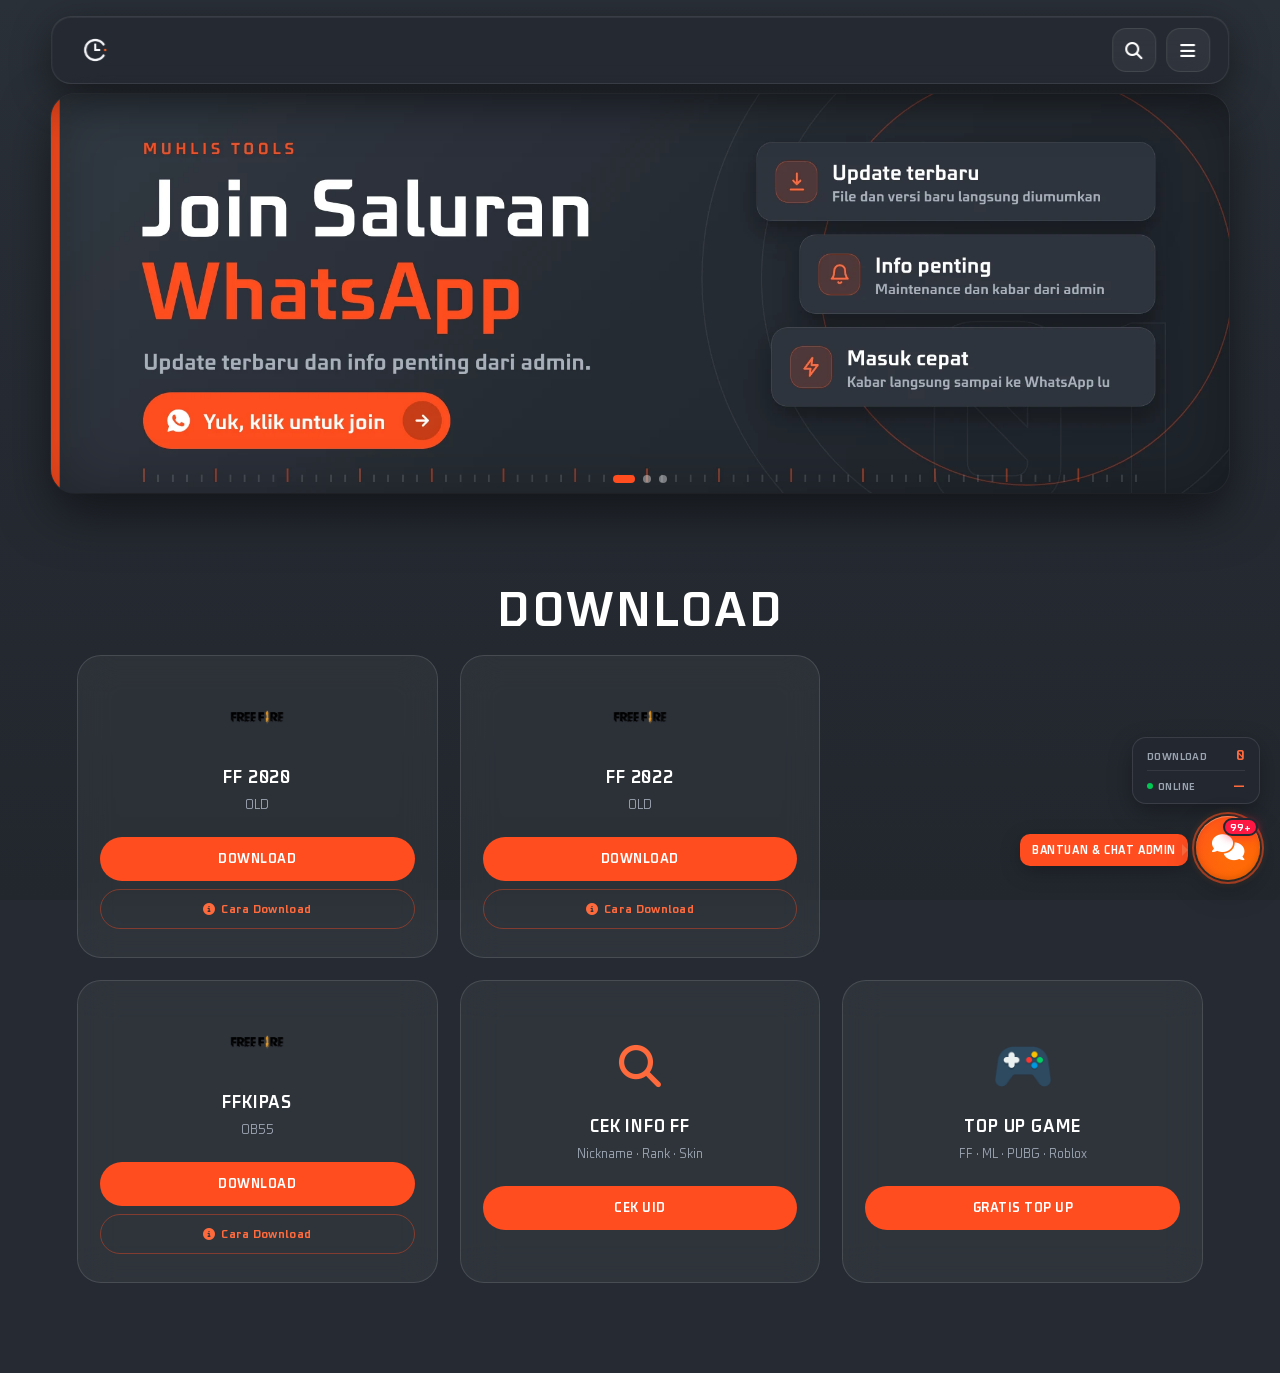
==== commit a7ccf54a: "Add files via upload" ====
--- a/index.html
+++ b/index.html
@@ -58,12 +58,12 @@
             <input type="text" id="globalSearch" placeholder="Search..." autocomplete="off">
             <button type="button" id="searchClose" class="search-close">×</button>
         </div>
-        <div class="search-results" id="searchResults">
+        <div class="search-results">
             <button type="button" class="search-item" data-target="download">
                 <i class="fa-solid fa-download"></i>
                 <div>
                     <strong>Download</strong>
-                    <span>FF 2020, FFKIPAS</span>
+                    <span>FF 2020, FF 2022, FFKIPAS</span>
                 </div>
             </button>
             <button type="button" class="search-item" data-target="topup">
@@ -123,13 +123,26 @@
             <h3>FF 2020</h3>
             <p>OLD</p>
             <div class="card-btns">
-                <button type="button" class="btn-primary" id="ffOldOpen">Download</button>
-                <button type="button" class="btn-howto open-download-howto" data-howto="ffold">
+                <button type="button" class="btn-primary" id="ffOldOpen" data-title="Download FF 2020">Download</button>
+                <button type="button" class="btn-howto open-download-howto" data-howto="ffold" data-title="Download FF Old 2020">
                     <i class="fa-solid fa-circle-info"></i> Cara Download
                 </button>
             </div>
         </div>
         <div class="download-card">
+            <div class="icon">
+                <img src="assets/icon/ffkipas.png" alt="FF 2022">
+            </div>
+            <h3>FF 2022</h3>
+            <p>OLD</p>
+            <div class="card-btns">
+                <button type="button" class="btn-primary" id="ff22Open" data-title="Download FF 2022">Download</button>
+                <button type="button" class="btn-howto open-download-howto" data-howto="ffold" data-title="Download FF 2022">
+                    <i class="fa-solid fa-circle-info"></i> Cara Download
+                </button>
+            </div>
+        </div>
+        <div class="download-card dl-newrow">
             <div class="icon">
                 <img src="assets/icon/ffkipas.png" alt="FFKIPAS">
             </div>
@@ -167,7 +180,7 @@
 </section>
 
 <section id="topup" class="spa-page" data-page="topup">
-    <button type="button" class="spa-back" data-go="home" id="topupBack"><i class="fa-solid fa-arrow-left"></i> Kembali</button>
+    <button type="button" class="spa-back" data-go="home"><i class="fa-solid fa-arrow-left"></i> Kembali</button>
     <h2>TOP UP GAME</h2>
     <p class="topup-desc">
         TOPUP GAME FAVORITMU GRATIS DARI ADMIN.
@@ -197,7 +210,7 @@
 </section>
 
 <section id="cekakun" class="spa-page" data-page="cekakun">
-    <button type="button" class="spa-back" data-go="home" id="cekBack"><i class="fa-solid fa-arrow-left"></i> Kembali</button>
+    <button type="button" class="spa-back" data-go="home"><i class="fa-solid fa-arrow-left"></i> Kembali</button>
     <h2>web : muhliskipas.my.id</h2>
     <p class="cek-desc">masukan id yang mau kalian cek, tools ini free ya silahkan pakek sepuasnya.</p>
         <div class="cek-box">
@@ -221,7 +234,7 @@
                     <strong id="cekId">—</strong>
                 </div>
             </div>
-            <div class="cek-bio" id="cekBioBox">
+            <div class="cek-bio">
                 <span class="cek-label">Bio</span>
                 <p id="cekBio">—</p>
             </div>
@@ -336,14 +349,6 @@
     </div>
 </section>
 
-<section id="leaderboard" class="spa-page" data-page="leaderboard">
-    <h2>TOP DOWNLOADER</h2>
-    <p class="lb-desc">Ranking user yang paling sering download (nama dari chat grup / Anonim)</p>
-    <div class="lb-list" id="lbList">
-        <div class="lb-empty">Belum ada data leaderboard.</div>
-    </div>
-</section>
-
 <section id="history" class="spa-page" data-page="history">
     <h2>Riwayat Transaksi</h2>
     <div id="historyList"></div>
@@ -441,7 +446,6 @@
                 <div><span>No. Invoice</span><strong id="invoiceNumber">-</strong></div>
                 <div><span>Tanggal</span><strong id="invoiceDate">-</strong></div>
             </div>
-            <img id="invoiceLogo" src="" class="invoice-logo" alt="" style="display:none"/>
             <div class="inv-divider"><span>DETAIL PESANAN</span></div>
             <div class="inv-rows">
                 <div class="inv-row">
@@ -493,25 +497,25 @@
 <div class="popup" id="ffOldChoice">
     <div class="popup-box dl-choice-box">
         <span class="close" id="ffOldChoiceClose">×</span>
-        <h2>Download FF 2020</h2>
+        <h2 id="ffOldChoiceTitle">Download FF 2020</h2>
         <p class="dl-choice-lead">Pilih link yang kamu mau.</p>
-        <a class="dl-choice dl-choice-paid" id="ffOldPaid" href="https://move2link.co/a606c22">
+        <a class="dl-choice dl-choice-paid" id="ffOldPaid" href="https://move2link.co/2022ERA">
             <span class="dl-choice-text">
-                <strong>Tanpa iklan</strong>
-                <small>langsung ke link download, tanpa iklan.</small>
+                <strong>CHEAT FF 2020</strong>
+                <small>Aim Silent + ESP</small>
             </span>
             <span class="dl-choice-tag">Rp1.000</span>
         </a>
-        <a class="dl-choice dl-choice-free" id="ffOldFree" href="https://move2link.co/3cd7cdc">
+        <a class="dl-choice dl-choice-free" id="ffOldFree" href="https://www.mediafire.com/file/x4nq41ngerh5zgn/FFINDIA-x86.apk/file:anibanned:">
             <span class="dl-choice-text">
-                <strong>FF CHRONO</strong>
+                <strong>FF 2022</strong>
                 <small>silahkan download di sini.</small>
             </span>
             <span class="dl-choice-tag">Download</span>
         </a>
         <div class="dl-extra">
-            <a href="https://core.chronoprojects.com/chrono/register" target="_blank" rel="noopener">Daftar akun Chrono</a>
-            <a href="https://chronoprojects.com/verify" target="_blank" rel="noopener">Verifikasi ID</a>
+            <a href="https://register.samosasmobiles.dpdns.org/" target="_blank" rel="noopener">Daftar FF 2022</a>
+            <a href="https://move2link.co/c4d3774" target="_blank" rel="noopener">CHEAT FF 2022 FREE</a>
         </div>
     </div>
 </div>
@@ -552,7 +556,7 @@
         </div>
 
         <ol class="vip-howto-steps">
-            <li data-howto-for="ffold"><strong>Pilih file</strong> — FF Old 2020.</li>
+            <li data-howto-for="ffold"><strong>Pilih file</strong> — FF Old 2020 atau FF 2022.</li>
             <li data-howto-for="ffkipas"><strong>Pilih file</strong> — FFKIPAS.</li>
             <li><strong>Klik Download</strong> — ikuti link yang muncul.</li>
             <li data-howto-for="ffold"><strong>Selesaikan iklan</strong> — klik 2x sampai file terbuka (support admin).</li>
@@ -671,7 +675,7 @@
             Respon cepat • 24 jam
         </div>
     </div>
-    <div class="header-stats" id="headerStats" title="Statistik realtime">
+    <div class="header-stats" title="Statistik realtime">
         <div class="hs-item">
             <strong id="counter">0</strong>
             <span>Download</span>
--- a/style.css
+++ b/style.css
@@ -1888,13 +1888,6 @@
   word-break: break-all;
 }
 
-.invoice-logo {
-  width: 56px;
-  display: block;
-  margin: 0 auto 12px;
-  
-}
-
 .inv-divider {
   display: flex;
   align-items: center;
@@ -3727,128 +3720,6 @@
   max-width: min(520px, 94vw) !important;
 }
 
-/* ========== Leaderboard ========== */
-
-#leaderboard {
-  padding: 40px 6% 70px;
-  text-align: center;
-  max-width: 720px;
-  margin: 0 auto;
-}
-
-#leaderboard > h2 {
-  font-size: clamp(22px, 5vw, 34px);
-  margin-bottom: 8px;
-  background: linear-gradient(90deg, #fff, #fff);
-  -webkit-background-clip: text;
-  -webkit-text-fill-color: transparent;
-  background-clip: text;
-}
-
-.lb-desc {
-  color: #888;
-  font-size: 13px;
-  margin-bottom: 18px;
-}
-
-.lb-list {
-  display: flex;
-  flex-direction: column;
-  gap: 8px;
-  text-align: left;
-}
-
-.lb-row {
-  display: flex;
-  align-items: center;
-  gap: 12px;
-  padding: 12px 14px;
-  border-radius: 14px;
-  background: rgba(255, 255, 255, 0.04);
-  border: 1px solid rgba(255, 255, 255, 0.08);
-}
-
-.lb-row.top1 {
-  position: relative;
-  border-color: rgba(255, 77, 31, 0.55);
-  background: linear-gradient(135deg, rgba(255, 77, 31, 0.16), rgba(255, 77, 31, 0.06));
-  box-shadow: 0 0 24px rgba(0, 0, 0, 0.25);
-}
-
-.lb-rank {
-  width: 28px;
-  height: 28px;
-  border-radius: 50%;
-  display: flex;
-  align-items: center;
-  justify-content: center;
-  font-size: 12px;
-  font-weight: 800;
-  background: rgba(255, 255, 255, 0.08);
-  color: #ccc;
-  flex-shrink: 0;
-}
-
-.lb-row.top1 .lb-rank {
-  background: linear-gradient(145deg, #ff8a63, #ff4d1f);
-  color: #fff;
-  font-size: 13px;
-  box-shadow: 0 4px 12px rgba(0, 0, 0, 0.25);
-}
-
-.lb-name .lb-title {
-  display: block;
-  font-size: 10px;
-  font-weight: 800;
-  letter-spacing: 0.6px;
-  text-transform: uppercase;
-  color: #ff6a3d;
-  margin-bottom: 1px;
-  
-}
-
-.lb-crown {
-  flex-shrink: 0;
-  color: #ff6a3d;
-  font-size: 16px;
-  
-  animation: lbCrownPulse 2s ease-in-out infinite;
-}
-
-@keyframes lbCrownPulse {
-  0%, 100% { transform: scale(1); opacity: 1; }
-  50% { transform: scale(1.12); opacity: 0.85; }
-}
-
-.lb-row.top2 .lb-rank { background: rgba(200, 200, 210, 0.25); color: #eee; }
-
-.lb-row.top3 .lb-rank { background: rgba(180, 120, 60, 0.35); color: #ffd7a0; }
-
-.lb-name {
-  flex: 1;
-  min-width: 0;
-  font-weight: 700;
-  font-size: 14px;
-  color: #fff;
-  overflow: hidden;
-  text-overflow: ellipsis;
-  white-space: nowrap;
-}
-
-.lb-count {
-  font-size: 12.5px;
-  font-weight: 700;
-  color: #ff6a3d;
-  flex-shrink: 0;
-}
-
-.lb-empty {
-  text-align: center;
-  color: #777;
-  padding: 20px;
-  font-size: 13px;
-}
-
 .gc-msg-row.is-bot .gc-msg-name {
   color: #ff6a3d !important;
 }
@@ -4612,8 +4483,7 @@
   display: none;
 }
 
-body.spa-home #download,
-body.spa-home #leaderboard {
+body.spa-home #download {
   display: block;
 }
 
@@ -4908,3 +4778,8 @@
 #downloadHowToPopup[data-howto="ffkipas"] [data-howto-for="ffold"] {
   display: none;
 }
+
+/* kartu FFKIPAS selalu mulai di baris baru, di bawah FF 2020 */
+.card-grid > .dl-newrow {
+  grid-column: 1;
+}
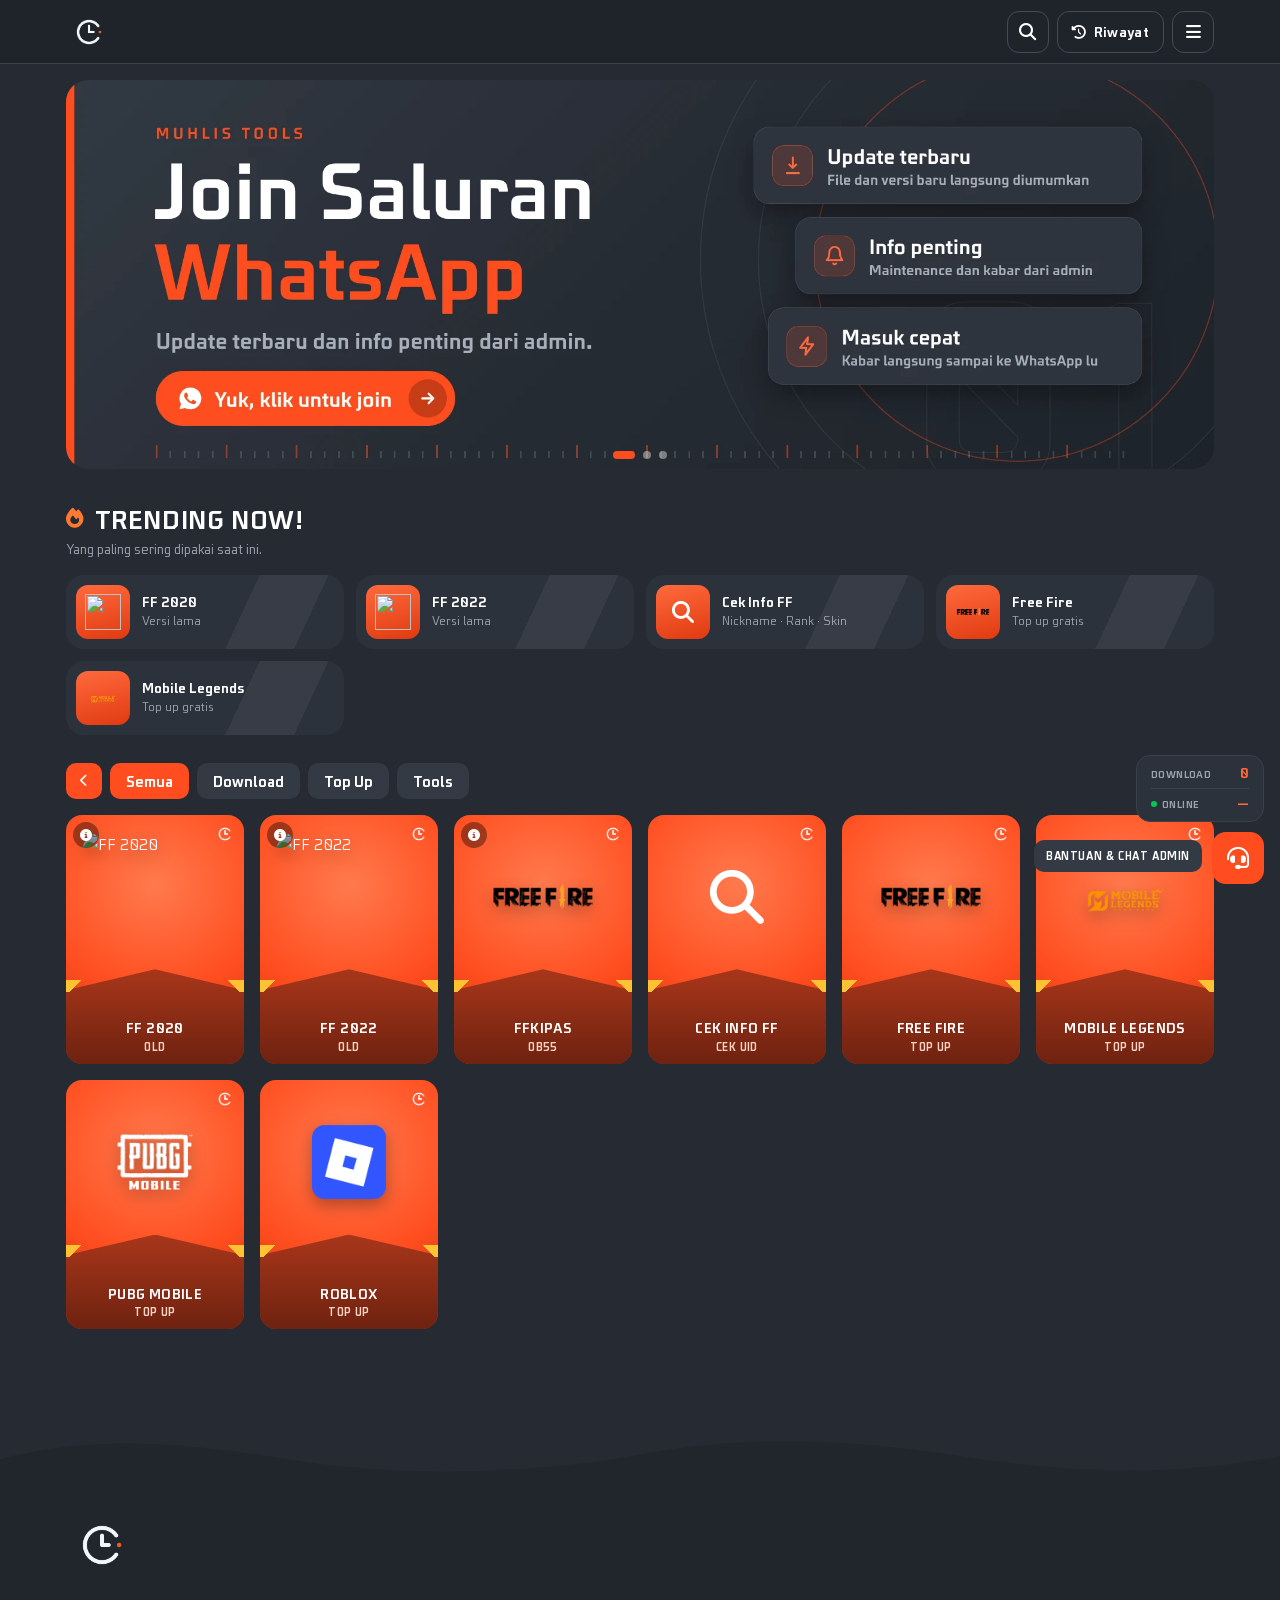
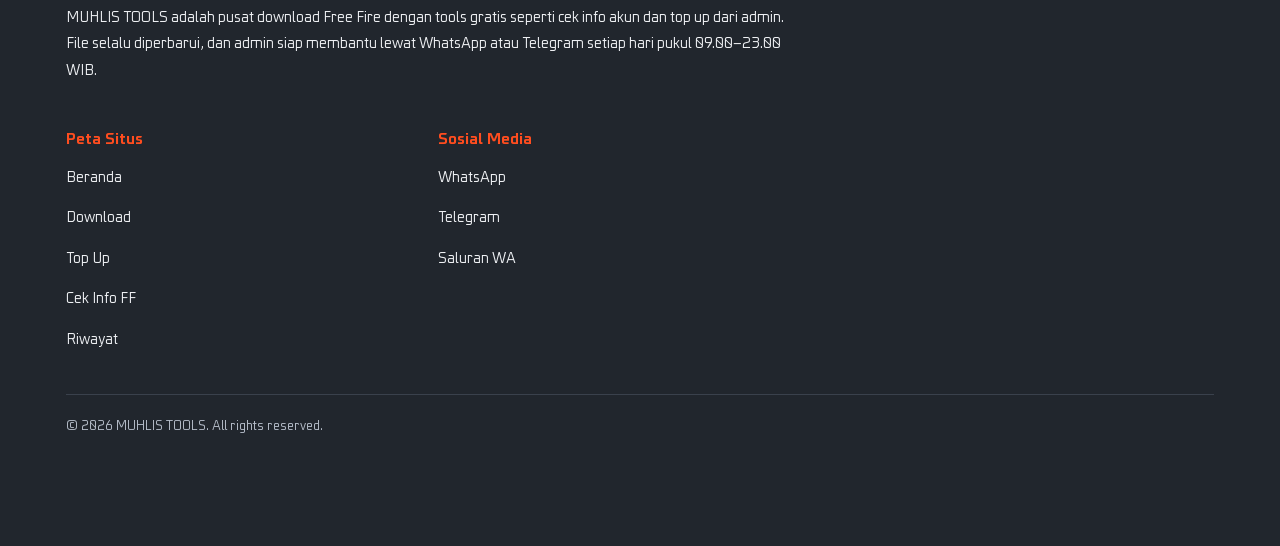
==== commit 1499ab4a: "Add files via upload" ====
--- a/index.html
+++ b/index.html
@@ -3,6 +3,7 @@
 <head>
 <meta charset="utf-8"/>
 <meta content="width=device-width, initial-scale=1.0" name="viewport"/>
+<meta content="#1f242b" name="theme-color"/>
 <title>MUHLIS TOOLS - Download FF CHRONO</title>
 <meta content="Official Download Center FFKIPAS" name="description"/>
 <meta content="FFKIPAS BY MUHLIS" property="og:title"/>
@@ -13,21 +14,25 @@
 <link rel="preload" href="assets/fonts/GFF-Latin-Regular.woff2" as="font" type="font/woff2" crossorigin>
 <link rel="preload" href="assets/fonts/GFF-Latin-Medium.woff2" as="font" type="font/woff2" crossorigin>
 <link rel="preload" href="assets/fonts/GFF-Latin-Bold.woff2" as="font" type="font/woff2" crossorigin>
-<link href="style.css?v=20261102fabD" rel="stylesheet"/>
+<link href="style.css?v=20261122h" rel="stylesheet"/>
 <link rel="stylesheet" href="https://cdnjs.cloudflare.com/ajax/libs/font-awesome/6.7.2/css/all.min.css">
 </head>
 <body class="spa-home">
 <script src="boot.js"></script>
 
 <header class="header">
-    <a href="#" class="logo">
-        <img src="assets/logo.png" alt="MENU">
+    <a href="#home" class="logo" aria-label="Beranda">
+        <img src="assets/logo.png" alt="MUHLIS TOOLS">
     </a>
     <div class="header-actions">
-        <button class="glass-btn" id="searchBtn" title="Cari">
+        <button class="glass-btn" id="searchBtn" title="Cari" type="button">
             <i class="fa-solid fa-magnifying-glass"></i>
         </button>
-        <button class="glass-btn" id="menuBtn" title="Menu">
+        <a href="#history" class="glass-btn pill-btn" title="Riwayat transaksi">
+            <i class="fa-solid fa-clock-rotate-left"></i>
+            <span>Riwayat</span>
+        </a>
+        <button class="glass-btn" id="menuBtn" title="Menu" type="button">
             <i class="fa-solid fa-bars"></i>
         </button>
     </div>
@@ -36,16 +41,21 @@
 
 <!-- SIDE MENU -->
 <div class="menu-overlay" id="menuOverlay"></div>
-<nav class="side-menu" id="sideMenu">
-    <a href="#home" class="side-link"><i class="fa-solid fa-house"></i> Beranda</a>
-    <a href="#download" class="side-link"><i class="fa-solid fa-download"></i> Download</a>
-    <a href="#topup" class="side-link"><i class="fa-solid fa-gamepad"></i> Top Up</a>
-    <a href="#history" class="side-link"><i class="fa-solid fa-clock-rotate-left"></i> Riwayat</a>
-    <a href="#cekakun" class="side-link"><i class="fa-solid fa-magnifying-glass"></i> Cek Info FF</a>
+<nav class="side-menu" id="sideMenu" aria-label="Menu">
+    <div class="side-head">
+        <img class="side-logo" src="assets/logo.png" alt="MUHLIS TOOLS">
+        <button type="button" class="side-close" id="sideClose" aria-label="Tutup menu"><i class="fa-solid fa-xmark"></i></button>
+    </div>
+    <div class="side-list">
+        <a href="#home" class="side-link"><span>Beranda</span><i class="fa-regular fa-house"></i></a>
+        <a href="#download" class="side-link"><span>Download</span><i class="fa-solid fa-download"></i></a>
+        <a href="#topup" class="side-link"><span>Top Up</span><i class="fa-solid fa-bag-shopping"></i></a>
+        <a href="#cekakun" class="side-link"><span>Cek Info FF</span><i class="fa-solid fa-magnifying-glass"></i></a>
+        <a href="#history" class="side-link"><span>Riwayat</span><i class="fa-solid fa-clock-rotate-left"></i></a>
+    </div>
     <div class="side-menu-footer">
-        <div class="side-menu-label">Hubungi Admin</div>
-        <a href="https://wa.me/6283138876438" target="_blank"><i class="fa-brands fa-whatsapp"></i> WhatsApp</a>
-        <a href="https://t.me/ini_muhlis2" target="_blank"><i class="fa-brands fa-telegram"></i> Telegram</a>
+        <a href="https://wa.me/6283138876438" target="_blank" rel="noopener"><span>WhatsApp Admin</span><i class="fa-brands fa-whatsapp"></i></a>
+        <a href="https://t.me/ini_muhlis2" target="_blank" rel="noopener"><span>Telegram Admin</span><i class="fa-brands fa-telegram"></i></a>
     </div>
 </nav>
 
@@ -114,97 +124,151 @@
 </section>
 
 <section id="download" class="spa-page" data-page="download">
-    <h2>DOWNLOAD</h2>
-    <div class="card-grid">
-        <div class="download-card">
-            <div class="icon">
-                <img src="assets/icon/ffkipas.png" alt="FFKIPAS">
-            </div>
-            <h3>FF 2020</h3>
-            <p>OLD</p>
-            <div class="card-btns">
-                <button type="button" class="btn-primary" id="ffOldOpen" data-title="Download FF 2020">Download</button>
-                <button type="button" class="btn-howto open-download-howto" data-howto="ffold" data-title="Download FF Old 2020">
-                    <i class="fa-solid fa-circle-info"></i> Cara Download
-                </button>
-            </div>
-        </div>
-        <div class="download-card">
-            <div class="icon">
-                <img src="assets/icon/ffkipas.png" alt="FF 2022">
-            </div>
-            <h3>FF 2022</h3>
-            <p>OLD</p>
-            <div class="card-btns">
-                <button type="button" class="btn-primary" id="ff22Open" data-title="Download FF 2022">Download</button>
-                <button type="button" class="btn-howto open-download-howto" data-howto="ffold" data-title="Download FF 2022">
-                    <i class="fa-solid fa-circle-info"></i> Cara Download
-                </button>
-            </div>
-        </div>
-        <div class="download-card dl-newrow">
-            <div class="icon">
-                <img src="assets/icon/ffkipas.png" alt="FFKIPAS">
-            </div>
-            <h3>FFKIPAS</h3>
-            <p>OB55</p>
-            <div class="card-btns">
-                <a class="btn-primary" href="https://move2link.co/muhlis">Download</a>
-                <button type="button" class="btn-howto open-download-howto" data-howto="ffkipas">
-                    <i class="fa-solid fa-circle-info"></i> Cara Download
-                </button>
-            </div>
-        </div>
-        <button type="button" class="download-card hub-card" data-go="cekakun">
-            <div class="icon">
-                <i class="fa-solid fa-magnifying-glass" style="font-size:42px;color:#ff6a3d"></i>
-            </div>
-            <h3>CEK INFO FF</h3>
-            <p>Nickname · Rank · Skin</p>
-            <div class="card-btns">
-                <span class="btn-primary">Cek UID</span>
-            </div>
+    <div class="sec-head">
+        <h2 class="sec-title"><i class="fa-solid fa-fire"></i> Trending Now!</h2>
+        <p class="sec-sub">Yang paling sering dipakai saat ini.</p>
+    </div>
+
+    <div class="trend-grid">
+        <button type="button" class="trend-item" data-click="ffOldOpen">
+            <span class="trend-ico"><img src="assets/icon/ff2020.png" alt=""></span>
+            <span class="trend-text"><strong>FF 2020</strong><small>Versi lama</small></span>
         </button>
-
-        <button type="button" class="download-card hub-card" data-go="topup">
-            <div class="icon">
-                <img src="assets/icon/topup.png" alt="Top Up">
-            </div>
-            <h3>TOP UP GAME</h3>
-            <p>FF · ML · PUBG · Roblox</p>
-            <div class="card-btns">
-                <span class="btn-primary">Gratis Top Up</span>
-            </div>
+        <button type="button" class="trend-item" data-click="ff22Open">
+            <span class="trend-ico"><img src="assets/icon/ff2022.png" alt=""></span>
+            <span class="trend-text"><strong>FF 2022</strong><small>Versi lama</small></span>
         </button>
+        <button type="button" class="trend-item" data-go="cekakun">
+            <span class="trend-ico"><i class="fa-solid fa-magnifying-glass"></i></span>
+            <span class="trend-text"><strong>Cek Info FF</strong><small>Nickname · Rank · Skin</small></span>
+        </button>
+        <button type="button" class="trend-item" data-go="topup">
+            <span class="trend-ico"><img src="assets/games/freefire.png" alt=""></span>
+            <span class="trend-text"><strong>Free Fire</strong><small>Top up gratis</small></span>
+        </button>
+        <button type="button" class="trend-item" data-go="topup">
+            <span class="trend-ico"><img src="assets/games/mlbb.png" alt=""></span>
+            <span class="trend-text"><strong>Mobile Legends</strong><small>Top up gratis</small></span>
+        </button>
+    </div>
+
+    <div class="cat-bar">
+        <button type="button" class="cat-arrow" id="catPrev" aria-label="Geser ke kiri"><i class="fa-solid fa-chevron-left"></i></button>
+        <div class="cat-tabs" id="catTabs">
+            <button type="button" class="cat-pill active" data-cat="all">Semua</button>
+            <button type="button" class="cat-pill" data-cat="download">Download</button>
+            <button type="button" class="cat-pill" data-cat="topup">Top Up</button>
+            <button type="button" class="cat-pill" data-cat="tools">Tools</button>
+        </div>
+        <button type="button" class="cat-arrow" id="catNext" aria-label="Geser ke kanan"><i class="fa-solid fa-chevron-right"></i></button>
+    </div>
+
+    <div class="poster-grid">
+        <div class="poster-card" data-cat="download">
+            <button type="button" class="poster-hit" id="ffOldOpen" data-title="Download FF 2020" aria-label="Download FF 2020"></button>
+            <img class="poster-mark" src="assets/logo.png" alt="">
+            <button type="button" class="poster-info open-download-howto" data-howto="ffold" data-title="Download FF Old 2020" aria-label="Cara download"><i class="fa-solid fa-circle-info"></i></button>
+            <div class="poster-pic poster-pic-big"><img src="assets/icon/ff2020.png" alt="FF 2020"></div>
+            <div class="poster-plate"></div>
+            <div class="poster-text"><strong class="poster-name">FF 2020</strong><span class="poster-sub">OLD</span></div>
+        </div>
+
+
+
+        <div class="poster-card" data-cat="download">
+            <button type="button" class="poster-hit" id="ff22Open" data-title="Download FF 2022" aria-label="Download FF 2022"></button>
+            <img class="poster-mark" src="assets/logo.png" alt="">
+            <button type="button" class="poster-info open-download-howto" data-howto="ffold" data-title="Download FF 2022" aria-label="Cara download"><i class="fa-solid fa-circle-info"></i></button>
+            <div class="poster-pic poster-pic-big"><img src="assets/icon/ff2022.png" alt="FF 2022"></div>
+            <div class="poster-plate"></div>
+            <div class="poster-text"><strong class="poster-name">FF 2022</strong><span class="poster-sub">OLD</span></div>
+        </div>
+
+        <div class="poster-card" data-cat="download">
+            <a class="poster-hit" id="ffkipasLink" href="https://move2link.co/muhlis" data-dl-ads aria-label="Download FFKIPAS"></a>
+            <img class="poster-mark" src="assets/logo.png" alt="">
+            <button type="button" class="poster-info open-download-howto" data-howto="ffkipas" aria-label="Cara download"><i class="fa-solid fa-circle-info"></i></button>
+            <div class="poster-pic"><img src="assets/icon/ffkipas.png" alt="FFKIPAS"></div>
+            <div class="poster-plate"></div>
+            <div class="poster-text"><strong class="poster-name">FFKIPAS</strong><span class="poster-sub">OB55</span></div>
+        </div>
+
+        <div class="poster-card" data-cat="tools">
+            <button type="button" class="poster-hit" data-go="cekakun" aria-label="Cek Info FF"></button>
+            <img class="poster-mark" src="assets/logo.png" alt="">
+            <div class="poster-pic"><i class="fa-solid fa-magnifying-glass"></i></div>
+            <div class="poster-plate"></div>
+            <div class="poster-text"><strong class="poster-name">Cek Info FF</strong><span class="poster-sub">Cek UID</span></div>
+        </div>
+
+        <div class="poster-card" data-cat="topup" data-game="FREE FIRE">
+            <button type="button" class="poster-hit" aria-label="Top up Free Fire"></button>
+            <img class="poster-mark" src="assets/logo.png" alt="">
+            <div class="poster-pic"><img src="assets/games/freefire.png" alt="Free Fire"></div>
+            <div class="poster-plate"></div>
+            <div class="poster-text"><strong class="poster-name">Free Fire</strong><span class="poster-sub">Top Up</span></div>
+        </div>
+
+        <div class="poster-card" data-cat="topup" data-game="MOBILE LEGENDS">
+            <button type="button" class="poster-hit" aria-label="Top up Mobile Legends"></button>
+            <img class="poster-mark" src="assets/logo.png" alt="">
+            <div class="poster-pic"><img src="assets/games/mlbb.png" alt="Mobile Legends"></div>
+            <div class="poster-plate"></div>
+            <div class="poster-text"><strong class="poster-name">Mobile Legends</strong><span class="poster-sub">Top Up</span></div>
+        </div>
+
+        <div class="poster-card" data-cat="topup" data-game="PUBG MOBILE">
+            <button type="button" class="poster-hit" aria-label="Top up PUBG Mobile"></button>
+            <img class="poster-mark" src="assets/logo.png" alt="">
+            <div class="poster-pic"><img src="assets/games/pubg.png" alt="PUBG Mobile"></div>
+            <div class="poster-plate"></div>
+            <div class="poster-text"><strong class="poster-name">PUBG Mobile</strong><span class="poster-sub">Top Up</span></div>
+        </div>
+
+        <div class="poster-card" data-cat="topup" data-game="ROBLOX">
+            <button type="button" class="poster-hit" aria-label="Top up Roblox"></button>
+            <img class="poster-mark" src="assets/logo.png" alt="">
+            <div class="poster-pic"><img src="assets/games/roblox.png" alt="Roblox"></div>
+            <div class="poster-plate"></div>
+            <div class="poster-text"><strong class="poster-name">Roblox</strong><span class="poster-sub">Top Up</span></div>
+        </div>
     </div>
 </section>
 
 <section id="topup" class="spa-page" data-page="topup">
     <button type="button" class="spa-back" data-go="home"><i class="fa-solid fa-arrow-left"></i> Kembali</button>
-    <h2>TOP UP GAME</h2>
-    <p class="topup-desc">
-        TOPUP GAME FAVORITMU GRATIS DARI ADMIN.
-    </p>
-    <div class="topup-grid">
-        <div class="game-card" data-banner="assets/banner/freefire.webp" data-game="FREE FIRE">
-            <img src="assets/games/freefire.png" alt="Free Fire"/>
-            <h3>FREE FIRE</h3>
-            <button>TOP UP</button>
-        </div>
-        <div class="game-card" data-banner="assets/banner/mlbb.webp" data-game="MOBILE LEGENDS">
-            <img src="assets/games/mlbb.png" alt="Mobile Legends"/>
-            <h3>MOBILE LEGENDS</h3>
-            <button>TOP UP</button>
-        </div>
-        <div class="game-card" data-banner="assets/banner/pubg.webp" data-game="PUBG MOBILE">
-            <img src="assets/games/pubg.png" alt="PUBG Mobile"/>
-            <h3>PUBG MOBILE</h3>
-            <button>TOP UP</button>
-        </div>
-        <div class="game-card" data-banner="assets/banner/roblox.webp" data-game="ROBLOX">
-            <img src="assets/games/roblox.png" alt="Roblox"/>
-            <h3>ROBLOX</h3>
-            <button>TOP UP</button>
+    <div class="sec-head">
+        <h2 class="sec-title">Top Up Game</h2>
+        <p class="sec-sub">Top up game favoritmu gratis dari admin.</p>
+    </div>
+    <div class="poster-grid">
+        <div class="poster-card" data-game="FREE FIRE">
+            <button type="button" class="poster-hit" aria-label="Top up Free Fire"></button>
+            <img class="poster-mark" src="assets/logo.png" alt="">
+            <div class="poster-pic"><img src="assets/games/freefire.png" alt="Free Fire"></div>
+            <div class="poster-plate"></div>
+            <div class="poster-text"><strong class="poster-name">Free Fire</strong><span class="poster-sub">Top Up</span></div>
+        </div>
+        <div class="poster-card" data-game="MOBILE LEGENDS">
+            <button type="button" class="poster-hit" aria-label="Top up Mobile Legends"></button>
+            <img class="poster-mark" src="assets/logo.png" alt="">
+            <div class="poster-pic"><img src="assets/games/mlbb.png" alt="Mobile Legends"></div>
+            <div class="poster-plate"></div>
+            <div class="poster-text"><strong class="poster-name">Mobile Legends</strong><span class="poster-sub">Top Up</span></div>
+        </div>
+        <div class="poster-card" data-game="PUBG MOBILE">
+            <button type="button" class="poster-hit" aria-label="Top up PUBG Mobile"></button>
+            <img class="poster-mark" src="assets/logo.png" alt="">
+            <div class="poster-pic"><img src="assets/games/pubg.png" alt="PUBG Mobile"></div>
+            <div class="poster-plate"></div>
+            <div class="poster-text"><strong class="poster-name">PUBG Mobile</strong><span class="poster-sub">Top Up</span></div>
+        </div>
+        <div class="poster-card" data-game="ROBLOX">
+            <button type="button" class="poster-hit" aria-label="Top up Roblox"></button>
+            <img class="poster-mark" src="assets/logo.png" alt="">
+            <div class="poster-pic"><img src="assets/games/roblox.png" alt="Roblox"></div>
+            <div class="poster-plate"></div>
+            <div class="poster-text"><strong class="poster-name">Roblox</strong><span class="poster-sub">Top Up</span></div>
         </div>
     </div>
 </section>
@@ -353,6 +417,33 @@
     <h2>Riwayat Transaksi</h2>
     <div id="historyList"></div>
 </section>
+
+<footer class="site-footer">
+    <div class="footer-in">
+        <img class="footer-logo" src="assets/logo.png" alt="MUHLIS TOOLS">
+        <p class="footer-about">
+            MUHLIS TOOLS adalah pusat download Free Fire dengan tools gratis seperti cek info akun dan top up dari admin.
+            File selalu diperbarui, dan admin siap membantu lewat WhatsApp atau Telegram setiap hari pukul 09.00–23.00 WIB.
+        </p>
+        <div class="footer-cols">
+            <div>
+                <h4>Peta Situs</h4>
+                <a href="#home">Beranda</a>
+                <a href="#download">Download</a>
+                <a href="#topup">Top Up</a>
+                <a href="#cekakun">Cek Info FF</a>
+                <a href="#history">Riwayat</a>
+            </div>
+            <div>
+                <h4>Sosial Media</h4>
+                <a href="https://wa.me/6283138876438" target="_blank" rel="noopener">WhatsApp</a>
+                <a href="https://t.me/ini_muhlis2" target="_blank" rel="noopener">Telegram</a>
+                <a href="https://whatsapp.com/channel/0029VbC3EOH9xVJZHfZ3qJ00" target="_blank" rel="noopener">Saluran WA</a>
+            </div>
+        </div>
+        <p class="footer-copy">© 2026 MUHLIS TOOLS. All rights reserved.</p>
+    </div>
+</footer>
 
 <!-- TOPUP POPUP -->
 <div class="popup" id="popup">
@@ -687,9 +778,8 @@
         </div>
     </div>
     <button id="chatToggle" title="GRUP DISKUSI" type="button">
-        <i class="fa-solid fa-comments chat-icon-open"></i>
+        <i class="fa-solid fa-headset chat-icon-open"></i>
         <i class="fa-solid fa-xmark chat-icon-close"></i>
-        <span class="chat-badge">99+</span>
     </button>
     <div class="chat-fab-label" id="chatFabLabel">bantuan & chat admin</div>
 </div>
@@ -711,7 +801,7 @@
 <!-- Social Bar -->
 <script data-cfasync="false" src="https://bellnewyork.org/14/2006c7c18b1bd25a644a2f8799d58457"></script>
 
-<script src="script.js?v=20261102fabD"></script>
+<script src="script.js?v=20261122h"></script>
 
 </body>
 </html>
--- a/style.css
+++ b/style.css
@@ -600,292 +600,6 @@
 
 section[id] {
   scroll-margin-top: 90px;
-}
-
-/*==============================
-DOWNLOAD SECTION
-==============================*/
-
-#download {
-  padding: 50px 6% 90px;
-  text-align: center;
-}
-
-#download > h2 {
-  font-size: clamp(28px, 7vw, 48px);
-  margin-bottom: 40px;
-  background: linear-gradient(90deg, #fff, #fff);
-  -webkit-background-clip: text;
-  -webkit-text-fill-color: transparent;
-  background-clip: text;
-}
-
-.card-grid {
-  display: grid;
-  grid-template-columns: repeat(4, 1fr);
-  gap: 22px;
-  max-width: 1180px;
-  margin: 0 auto;
-}
-
-.download-card {
-  background: var(--card);
-  backdrop-filter: blur(18px);
-  -webkit-backdrop-filter: blur(18px);
-  border: 1px solid var(--border);
-  border-radius: 24px;
-  padding: 32px 22px 28px;
-  transition: all 0.35s cubic-bezier(0.22, 1, 0.36, 1);
-  position: relative;
-  overflow: hidden;
-}
-
-.download-card::before {
-  content: "";
-  position: absolute;
-  top: -80px;
-  right: -80px;
-  width: 160px;
-  height: 160px;
-  transition: transform 0.4s ease;
-}
-
-.download-card::after {
-  content: "";
-  position: absolute;
-  top: -100%;
-  left: -50%;
-  width: 50%;
-  height: 200%;
-  background: linear-gradient(
-    105deg,
-    transparent 20%,
-    rgba(255, 255, 255, 0.12) 50%,
-    transparent 80%
-  );
-  transform: rotate(25deg);
-  transition: left 0.7s ease;
-  pointer-events: none;
-}
-
-.download-card:hover {
-  transform: translateY(-10px);
-  border-color: rgba(255, 77, 31, 0.5);
-  background: var(--card-hover);
-  box-shadow:
-    0 20px 45px rgba(0, 0, 0, 0.4),
-    0 0 35px rgba(0, 0, 0, 0.25);
-}
-
-.download-card:hover::before {
-  transform: scale(1.4);
-}
-
-.download-card:hover::after {
-  left: 130%;
-}
-
-.download-card .icon {
-  display: flex;
-  justify-content: center;
-  align-items: center;
-  height: 58px;
-  margin-bottom: 18px;
-}
-
-.download-card .icon img {
-  width: 58px;
-  height: 58px;
-  object-fit: contain;
-  
-  transition: transform 0.35s ease;
-}
-
-.download-card:hover .icon img {
-  transform: scale(1.1);
-}
-
-.download-card h3 {
-  font-family: var(--font-tech);
-  font-size: 17px;
-  font-weight: 700;
-  margin-bottom: 6px;
-  letter-spacing: 0.8px;
-  text-transform: uppercase;
-}
-
-.download-card p {
-  color: var(--muted);
-  font-size: 13px;
-  margin-bottom: 22px;
-}
-
-.download-card a,
-.download-card .btn-primary,
-.download-card span.btn-primary,
-.btn-primary {
-  display: inline-flex;
-  align-items: center;
-  justify-content: center;
-  width: 100%;
-  max-width: 100%;
-  min-height: 44px;
-  padding: 12px 14px;
-  border-radius: 50px;
-  background: #ff4d1f;
-  color: #fff;
-  text-decoration: none;
-  font-family: var(--font-tech);
-  font-weight: 700;
-  font-size: 13px;
-  line-height: 1.2;
-  letter-spacing: 0.6px;
-  text-transform: uppercase;
-  text-align: center;
-  white-space: nowrap;
-  border: none;
-  cursor: pointer;
-  box-sizing: border-box;
-  transition: transform 0.25s ease, box-shadow 0.25s ease;
-}
-
-.download-card a:hover,
-.btn-primary:hover {
-  transform: scale(1.03);
-  box-shadow: 0 6px 28px rgba(0, 0, 0, 0.25);
-}
-
-/*==============================
-TOP UP SECTION
-==============================*/
-
-#topup {
-  padding: 40px 6% 100px;
-  text-align: center;
-}
-
-#topup h2 {
-  font-size: clamp(28px, 7vw, 46px);
-  margin-bottom: 12px;
-  background: linear-gradient(90deg, #fff, #fff);
-  -webkit-background-clip: text;
-  -webkit-text-fill-color: transparent;
-  background-clip: text;
-}
-
-.topup-desc {
-  color: #888;
-  margin-bottom: 48px;
-  font-size: 15px;
-  max-width: 480px;
-  margin-left: auto;
-  margin-right: auto;
-}
-
-.topup-grid {
-  display: grid;
-  grid-template-columns: repeat(4, 1fr);
-  gap: 22px;
-  max-width: 1180px;
-  margin: 0 auto;
-}
-
-.game-card {
-  background: var(--card);
-  border: 1px solid var(--border);
-  border-radius: 26px;
-  padding: 28px 20px 24px;
-  backdrop-filter: blur(16px);
-  position: relative;
-  overflow: hidden;
-  transition: all 0.35s cubic-bezier(0.22, 1, 0.36, 1);
-  cursor: pointer;
-}
-
-.game-card::before {
-  content: "";
-  position: absolute;
-  top: -90px;
-  right: -90px;
-  width: 200px;
-  height: 200px;
-  border-radius: 50%;
-  filter: blur(20px);
-  transition: transform 0.4s ease, opacity 0.4s;
-  opacity: 0.7;
-}
-
-.game-card:hover {
-  transform: translateY(-12px) scale(1.02);
-  border-color: rgba(255, 77, 31, 0.55);
-  box-shadow:
-    0 24px 50px rgba(0, 0, 0, 0.4),
-    0 0 40px rgba(0, 0, 0, 0.25);
-}
-
-.game-card:hover::before {
-  transform: scale(1.35);
-  opacity: 1;
-}
-
-.game-card img {
-  width: 100px;
-  height: 100px;
-  object-fit: contain;
-  margin-bottom: 18px;
-  transition: transform 0.35s ease;
-  
-}
-
-.game-card:hover img {
-  transform: scale(1.1) rotate(-6deg);
-}
-
-.game-card h3 {
-  font-family: var(--font-tech);
-  font-size: 16px;
-  font-weight: 700;
-  margin-bottom: 18px;
-  letter-spacing: 0.8px;
-  text-transform: uppercase;
-}
-
-.game-card button {
-  width: 100%;
-  padding: 13px;
-  border: none;
-  border-radius: 50px;
-  cursor: pointer;
-  font-family: var(--font-tech);
-  font-size: 13px;
-  font-weight: 700;
-  letter-spacing: 1.2px;
-  text-transform: uppercase;
-  background: #ff4d1f;
-  color: #fff;
-  transition: all 0.3s ease;
-  position: relative;
-  overflow: hidden;
-}
-
-.game-card button::before {
-  content: "";
-  position: absolute;
-  top: 0;
-  left: -120%;
-  width: 100%;
-  height: 100%;
-  background: linear-gradient(90deg, transparent, rgba(255, 255, 255, 0.3), transparent);
-  transition: left 0.55s ease;
-}
-
-.game-card button:hover {
-  transform: translateY(-2px);
-  box-shadow: 0 8px 28px rgba(0, 0, 0, 0.25);
-}
-
-.game-card button:hover::before {
-  left: 120%;
 }
 
 /*==============================
@@ -4783,3 +4497,801 @@
 .card-grid > .dl-newrow {
   grid-column: 1;
 }
+
+/*==============================
+TEMA BARU — gelap + oranye (warna lama) (layout mengikuti SEPASEP)
+Blok ini sengaja ditaruh paling bawah supaya menimpa aturan lama.
+==============================*/
+
+:root {
+  --primary-dark: #d93a0f;
+  --surface: #2c323b;
+  --surface-2: #333a44;
+  --line: #3a414c;
+  --bar: #1f242b;
+  --wrap: 1148px;
+}
+
+body::before {
+  background: var(--bg);
+}
+
+/* ---------- Header: bar penuh, bukan pill melayang ---------- */
+
+.header {
+  top: 0;
+  left: 0;
+  right: 0;
+  width: auto;
+  max-width: none;
+  height: 64px;
+  padding: 0 max(16px, calc((100% - var(--wrap)) / 2));
+  transform: none;
+  background: var(--bar);
+  border: 0;
+  border-bottom: 1px solid var(--line);
+  border-radius: 0;
+  box-shadow: none;
+  backdrop-filter: none;
+  -webkit-backdrop-filter: none;
+  gap: 10px;
+}
+
+.header.scrolled,
+header.scrolled {
+  height: 64px;
+  background: var(--bar);
+  box-shadow: none;
+  border-color: var(--line);
+}
+
+.logo img {
+  width: 46px;
+  height: 46px;
+}
+
+.logo:hover img {
+  transform: none;
+}
+
+.header-actions {
+  align-items: center;
+  gap: 8px;
+}
+
+.glass-btn {
+  width: 42px;
+  height: 42px;
+  border-radius: 12px;
+  border: 1px solid #434b57;
+  background: transparent;
+  transition: border-color 0.15s ease, color 0.15s ease;
+}
+
+.glass-btn:hover {
+  background: transparent;
+  border-color: var(--primary);
+  color: var(--primary);
+  transform: none;
+  box-shadow: none;
+}
+
+.glass-btn.active {
+  background: rgba(255, 77, 31, 0.12);
+  border-color: var(--primary);
+  color: var(--primary);
+}
+
+.pill-btn {
+  width: auto;
+  padding: 0 14px;
+  gap: 8px;
+  font-family: inherit;
+  font-size: 14px;
+  font-weight: 700;
+  letter-spacing: 0.3px;
+  text-decoration: none;
+}
+
+.pill-btn i {
+  font-size: 14px;
+}
+
+.side-menu {
+  top: 72px;
+  right: max(16px, calc((100% - var(--wrap)) / 2));
+  max-height: calc(100vh - 90px);
+  border-radius: 12px;
+  background: #2b3038;
+}
+
+.toast {
+  top: 76px;
+}
+
+/* ---------- Banner ---------- */
+
+.slider {
+  width: min(var(--wrap), calc(100% - 32px));
+  margin: 80px auto 0 !important;
+  border-radius: 22px;
+  box-shadow: none;
+  background: #232830;
+}
+
+.slider::after {
+  display: none;
+}
+
+.slider .slide {
+  background: #232830;
+}
+
+/* ---------- Halaman (katalog, top up) ---------- */
+
+#download,
+#topup {
+  width: min(var(--wrap), calc(100% - 32px));
+  margin: 0 auto;
+  padding: 34px 0 0;
+  text-align: left;
+}
+
+body.spa-topup #topup,
+body.spa-cekakun #cekakun,
+body.spa-history #history,
+body.spa-download #download {
+  padding-top: 90px;
+}
+
+.sec-head {
+  margin: 0 0 16px;
+}
+
+.sec-title {
+  display: flex;
+  align-items: center;
+  gap: 10px;
+  font-family: var(--font-display);
+  font-size: 22px;
+  font-weight: 700;
+  letter-spacing: 0.6px;
+  line-height: 1.2;
+  text-transform: uppercase;
+}
+
+.sec-title i {
+  color: #ff7a2f;
+  font-size: 20px;
+}
+
+.sec-sub {
+  margin-top: 4px;
+  color: var(--muted);
+  font-size: 14px;
+}
+
+/* ---------- Trending ---------- */
+
+.trend-grid {
+  display: grid;
+  grid-template-columns: repeat(2, minmax(0, 1fr));
+  gap: 12px;
+}
+
+.trend-item {
+  position: relative;
+  display: flex;
+  align-items: center;
+  gap: 12px;
+  min-width: 0;
+  padding: 10px;
+  border: 0;
+  border-radius: 18px;
+  background: var(--surface);
+  color: #fff;
+  font: inherit;
+  text-align: left;
+  cursor: pointer;
+  overflow: hidden;
+  transition: background 0.15s ease;
+  -webkit-tap-highlight-color: transparent;
+}
+
+.trend-item::after {
+  content: "";
+  position: absolute;
+  inset: 0;
+  background: linear-gradient(
+    115deg,
+    transparent 62%,
+    rgba(255, 255, 255, 0.05) 62%,
+    rgba(255, 255, 255, 0.05) 84%,
+    transparent 84%
+  );
+  pointer-events: none;
+}
+
+.trend-item:hover {
+  background: var(--surface-2);
+}
+
+.trend-ico {
+  flex: 0 0 54px;
+  width: 54px;
+  height: 54px;
+  display: grid;
+  place-items: center;
+  border-radius: 12px;
+  background: linear-gradient(165deg, #ff6a3d, #e03a10);
+  overflow: hidden;
+}
+
+.trend-ico img {
+  width: 36px;
+  height: 36px;
+  object-fit: contain;
+}
+
+.trend-ico i {
+  font-size: 22px;
+  color: #fff;
+}
+
+.trend-text {
+  min-width: 0;
+}
+
+.trend-text strong,
+.trend-text small {
+  display: block;
+  white-space: nowrap;
+  overflow: hidden;
+  text-overflow: ellipsis;
+}
+
+.trend-text strong {
+  font-size: 14px;
+  font-weight: 700;
+  line-height: 1.3;
+}
+
+.trend-text small {
+  font-size: 12.5px;
+  color: var(--muted);
+}
+
+/* ---------- Tab kategori ---------- */
+
+.cat-bar {
+  display: flex;
+  align-items: center;
+  gap: 8px;
+  margin: 28px 0 16px;
+}
+
+.cat-arrow {
+  flex: 0 0 36px;
+  width: 36px;
+  height: 36px;
+  display: grid;
+  place-items: center;
+  border: 0;
+  border-radius: 10px;
+  background: var(--primary);
+  color: #fff;
+  font-size: 13px;
+  cursor: pointer;
+}
+
+.cat-arrow:hover {
+  background: var(--primary-dark);
+}
+
+.cat-tabs {
+  flex: 1;
+  min-width: 0;
+  display: flex;
+  gap: 8px;
+  overflow-x: auto;
+  scrollbar-width: none;
+}
+
+.cat-tabs::-webkit-scrollbar {
+  display: none;
+}
+
+.cat-pill {
+  flex: 0 0 auto;
+  height: 36px;
+  padding: 0 16px;
+  border: 0;
+  border-radius: 10px;
+  background: var(--surface-2);
+  color: #fff;
+  font-family: inherit;
+  font-size: 15px;
+  font-weight: 700;
+  white-space: nowrap;
+  cursor: pointer;
+}
+
+.cat-pill.active {
+  background: var(--primary);
+}
+
+/* ---------- Kartu poster ---------- */
+
+.poster-grid {
+  display: grid;
+  grid-template-columns: repeat(3, minmax(0, 1fr));
+  gap: 12px;
+}
+
+.poster-card {
+  position: relative;
+  aspect-ratio: 3 / 4.2;
+  border-radius: 16px;
+  overflow: hidden;
+  isolation: isolate;
+  background: radial-gradient(120% 80% at 50% 28%, #ff7a4d 0%, #ff4d1f 55%, #b83410 100%);
+  transition: filter 0.15s ease;
+}
+
+.poster-card[hidden] {
+  display: none;
+}
+
+.poster-card:hover {
+  filter: brightness(1.07);
+}
+
+.poster-hit {
+  position: absolute;
+  inset: 0;
+  z-index: 2;
+  display: block;
+  border: 0;
+  background: transparent;
+  cursor: pointer;
+  -webkit-tap-highlight-color: transparent;
+}
+
+.poster-hit:focus-visible {
+  outline: 2px solid #fff;
+  outline-offset: -4px;
+  border-radius: 16px;
+}
+
+.poster-pic {
+  position: absolute;
+  left: 0;
+  right: 0;
+  top: 9%;
+  height: 48%;
+  z-index: 1;
+  display: flex;
+  align-items: center;
+  justify-content: center;
+}
+
+.poster-pic img {
+  width: 62%;
+  height: 100%;
+  object-fit: contain;
+  filter: drop-shadow(0 6px 8px rgba(0, 0, 0, 0.3));
+}
+
+.poster-pic i {
+  font-size: clamp(38px, 12vw, 54px);
+  color: #fff;
+}
+
+.poster-plate {
+  position: absolute;
+  left: 0;
+  right: 0;
+  bottom: 0;
+  height: 38%;
+  z-index: 0;
+  background: linear-gradient(180deg, #a8361a, #6e2210);
+  clip-path: polygon(0 22%, 50% 0, 100% 22%, 100% 100%, 0 100%);
+}
+
+.poster-card::after {
+  content: "";
+  position: absolute;
+  left: 0;
+  right: 0;
+  bottom: 29%;
+  height: 14px;
+  z-index: 0;
+  background:
+    linear-gradient(135deg, #ffc233 0 50%, transparent 50%) left bottom / 20px 12px no-repeat,
+    linear-gradient(225deg, #ffc233 0 50%, transparent 50%) right bottom / 20px 12px no-repeat;
+  pointer-events: none;
+}
+
+.poster-text {
+  position: absolute;
+  left: 6px;
+  right: 6px;
+  bottom: 9px;
+  z-index: 1;
+  text-align: center;
+}
+
+.poster-name {
+  display: block;
+  font-family: var(--font-display);
+  font-size: clamp(11px, 3.3vw, 14px);
+  font-weight: 800;
+  line-height: 1.15;
+  letter-spacing: 0.4px;
+  text-transform: uppercase;
+  text-wrap: balance;
+}
+
+.poster-sub {
+  display: block;
+  margin-top: 2px;
+  font-size: clamp(9.5px, 2.8vw, 11px);
+  font-weight: 600;
+  letter-spacing: 0.4px;
+  color: #ffd2c4;
+  text-transform: uppercase;
+}
+
+.poster-mark {
+  position: absolute;
+  top: 7px;
+  right: 7px;
+  z-index: 1;
+  width: 24px;
+  height: 24px;
+  object-fit: contain;
+}
+
+.poster-info {
+  position: absolute;
+  top: 7px;
+  left: 7px;
+  z-index: 3;
+  width: 26px;
+  height: 26px;
+  display: grid;
+  place-items: center;
+  border: 0;
+  border-radius: 50%;
+  background: rgba(0, 0, 0, 0.38);
+  color: #fff;
+  font-size: 12px;
+  cursor: pointer;
+}
+
+.poster-info:hover {
+  background: rgba(0, 0, 0, 0.6);
+}
+
+@media (min-width: 700px) {
+  .trend-grid {
+    grid-template-columns: repeat(3, minmax(0, 1fr));
+  }
+
+  .poster-grid {
+    grid-template-columns: repeat(4, minmax(0, 1fr));
+    gap: 16px;
+  }
+}
+
+@media (min-width: 1000px) {
+  .trend-grid {
+    grid-template-columns: repeat(4, minmax(0, 1fr));
+  }
+
+  .poster-grid {
+    grid-template-columns: repeat(6, minmax(0, 1fr));
+  }
+
+  .sec-title {
+    font-size: 26px;
+  }
+}
+
+/* ---------- Footer ---------- */
+
+.site-footer {
+  position: relative;
+  margin-top: 104px;
+  padding: 76px 0 110px;
+  background: #21262d;
+}
+
+.site-footer::before {
+  content: "";
+  position: absolute;
+  left: 0;
+  right: 0;
+  top: -1px;
+  height: 48px;
+  background: url("data:image/svg+xml,%3Csvg xmlns='http://www.w3.org/2000/svg' viewBox='0 0 1200 60' preserveAspectRatio='none'%3E%3Cpath d='M0 0H1200V30C1100 56 1010 52 900 30S700 4 600 28 380 58 270 34 80 6 0 34Z' fill='%23262b33'/%3E%3C/svg%3E") center top / 100% 100% no-repeat;
+  pointer-events: none;
+}
+
+.footer-in {
+  width: min(var(--wrap), calc(100% - 32px));
+  margin: 0 auto;
+}
+
+.footer-logo {
+  display: block;
+  width: 72px;
+  height: 72px;
+  margin-bottom: 22px;
+  object-fit: contain;
+}
+
+.footer-about {
+  max-width: 720px;
+  color: #eef0f3;
+  font-size: 15px;
+  line-height: 1.75;
+}
+
+.footer-cols {
+  display: grid;
+  grid-template-columns: 1fr 1fr;
+  gap: 28px 24px;
+  max-width: 720px;
+  margin-top: 44px;
+}
+
+.footer-cols h4 {
+  margin-bottom: 6px;
+  color: var(--primary);
+  font-size: 16px;
+  font-weight: 700;
+}
+
+.footer-cols a {
+  display: block;
+  padding: 9px 0;
+  color: #eef0f3;
+  font-size: 15px;
+  text-decoration: none;
+}
+
+.footer-cols a:hover {
+  color: var(--primary);
+}
+
+.footer-copy {
+  margin-top: 36px;
+  padding-top: 20px;
+  border-top: 1px solid #3a414c;
+  color: #b4bcc8;
+  font-size: 13.5px;
+}
+
+/* ---------- Tombol bantuan (kotak oranye, ikon headset) ---------- */
+
+.floating-chat {
+  right: 16px;
+  bottom: 16px;
+  gap: 10px;
+}
+
+#chatToggle {
+  width: 52px;
+  height: 52px;
+  border-radius: 14px;
+  background: var(--primary);
+  box-shadow: none;
+  font-size: 22px;
+}
+
+#chatToggle::before,
+#chatToggle::after {
+  display: none;
+}
+
+#chatToggle:hover {
+  transform: none;
+  box-shadow: none;
+  filter: brightness(1.08);
+}
+
+#chatToggle.active {
+  background: var(--surface-2);
+  box-shadow: none;
+}
+
+#chatToggle.active .chat-icon-close {
+  color: #fff;
+}
+
+.chat-fab-label {
+  right: 62px;
+  bottom: 12px;
+  background: var(--surface-2);
+  color: #fff;
+  border-radius: 10px;
+  box-shadow: none;
+  animation: none;
+}
+
+.chat-fab-label::after {
+  border-left-color: var(--surface-2);
+}
+
+.header-stats {
+  background: var(--surface);
+  border-color: var(--line);
+  box-shadow: none;
+  backdrop-filter: none;
+  -webkit-backdrop-filter: none;
+}
+
+@media (max-width: 420px) {
+  .chat-fab-label {
+    right: 62px;
+  }
+
+  .pill-btn {
+    padding: 0 11px;
+  }
+}
+
+/* ---------- Menu samping: drawer dari kiri (gaya SEPASEP) ---------- */
+
+.menu-overlay {
+  background: rgba(0, 0, 0, 0.62);
+}
+
+.side-menu,
+.side-menu.open {
+  top: 0;
+  left: 0;
+  right: auto;
+  bottom: 0;
+  width: min(78vw, 340px);
+  max-width: none;
+  max-height: none;
+  height: 100%;
+  padding: 0;
+  border: 0;
+  border-right: 1px solid var(--line);
+  border-radius: 0;
+  background: var(--bar);
+  box-shadow: 12px 0 40px rgba(0, 0, 0, 0.5);
+  transform: translateX(-100%);
+  transition: transform 0.26s ease, visibility 0.26s ease;
+  opacity: 1;
+  overflow-y: auto;
+}
+
+.side-menu.open {
+  transform: translateX(0);
+}
+
+.side-head {
+  display: flex;
+  align-items: center;
+  justify-content: space-between;
+  height: 84px;
+  padding: 0 22px 0 26px;
+  border-bottom: 1px dashed #4a525e;
+  flex-shrink: 0;
+}
+
+.side-logo {
+  height: 44px;
+  width: auto;
+  max-width: 150px;
+  object-fit: contain;
+}
+
+.side-close {
+  width: 40px;
+  height: 40px;
+  display: grid;
+  place-items: center;
+  border: 0;
+  background: transparent;
+  color: #fff;
+  font-size: 22px;
+  cursor: pointer;
+}
+
+.side-list {
+  padding: 18px 0 14px;
+}
+
+.side-link,
+.side-menu-footer a {
+  position: relative;
+  display: flex;
+  align-items: center;
+  justify-content: space-between;
+  gap: 14px;
+  margin: 0;
+  padding: 18px 26px;
+  border-radius: 0;
+  background: transparent;
+  color: #fff;
+  font-family: var(--font);
+  font-size: 17px;
+  font-weight: 500;
+  letter-spacing: 0;
+  text-transform: none;
+  text-decoration: none;
+  transition: background 0.2s ease, color 0.2s ease;
+}
+
+.side-link i,
+.side-menu-footer a i {
+  width: 22px;
+  text-align: center;
+  color: #d5dae1;
+  font-size: 18px;
+}
+
+.side-link:hover,
+.side-menu-footer a:hover {
+  background: rgba(255, 255, 255, 0.05);
+  filter: none;
+}
+
+body.spa-home .side-link[href="#home"],
+body.spa-download .side-link[href="#download"],
+body.spa-topup .side-link[href="#topup"],
+body.spa-history .side-link[href="#history"],
+body.spa-cekakun .side-link[href="#cekakun"] {
+  background: transparent;
+  color: var(--primary);
+}
+
+body.spa-home .side-link[href="#home"]::before,
+body.spa-download .side-link[href="#download"]::before,
+body.spa-topup .side-link[href="#topup"]::before,
+body.spa-history .side-link[href="#history"]::before,
+body.spa-cekakun .side-link[href="#cekakun"]::before {
+  display: none;
+}
+
+body.spa-home .side-link[href="#home"] i,
+body.spa-download .side-link[href="#download"] i,
+body.spa-topup .side-link[href="#topup"] i,
+body.spa-history .side-link[href="#history"] i,
+body.spa-cekakun .side-link[href="#cekakun"] i {
+  color: var(--primary);
+}
+
+.side-menu-footer {
+  display: block;
+  margin: 0;
+  padding: 14px 0 28px;
+  border-top: 0;
+}
+
+.side-menu-footer a:nth-of-type(1),
+.side-menu-footer a:nth-of-type(2) {
+  background: transparent;
+}
+
+
+/* ---------- Logo besar di kartu (gaya SEPASEP) ---------- */
+
+.poster-pic-big {
+  top: 7%;
+  height: 56%;
+}
+
+.poster-pic-big img {
+  width: 82%;
+  height: auto;
+  max-height: 100%;
+  aspect-ratio: 1 / 1;
+  object-fit: cover;
+  border-radius: 14%;
+}
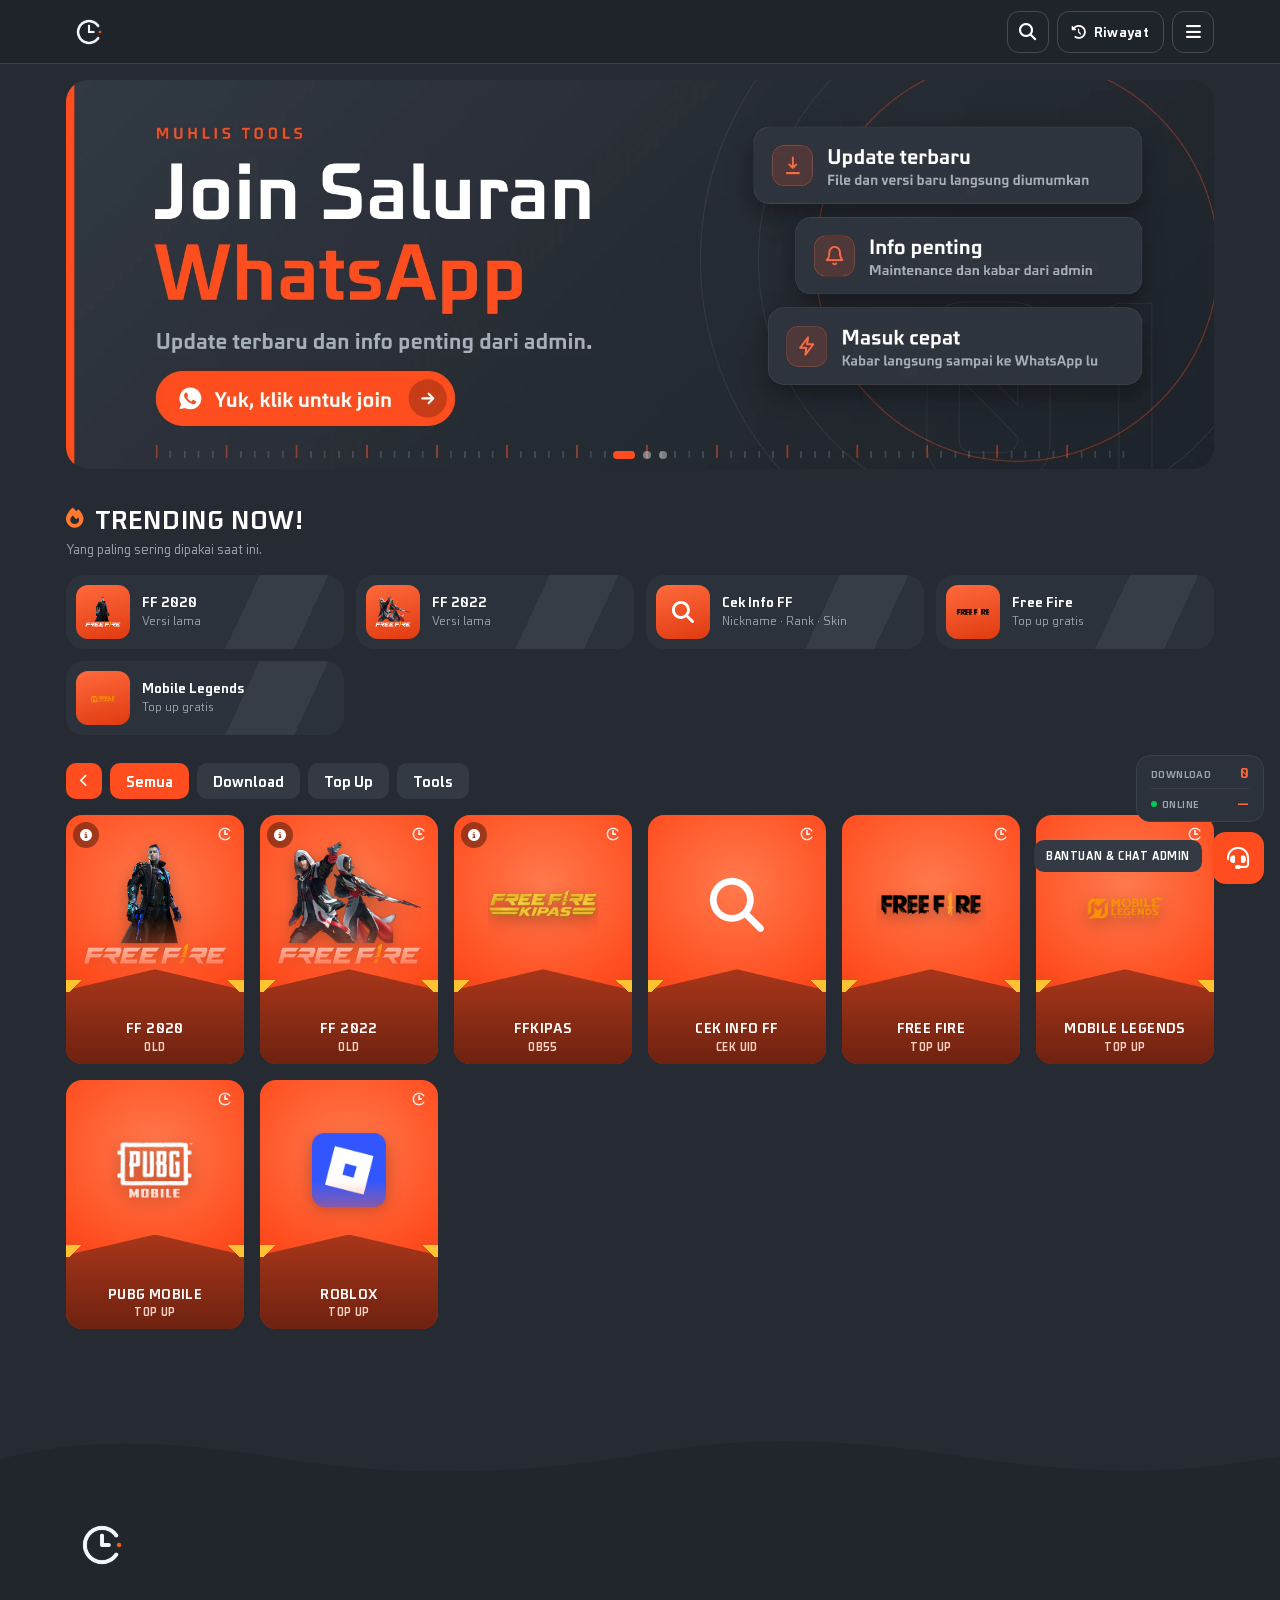
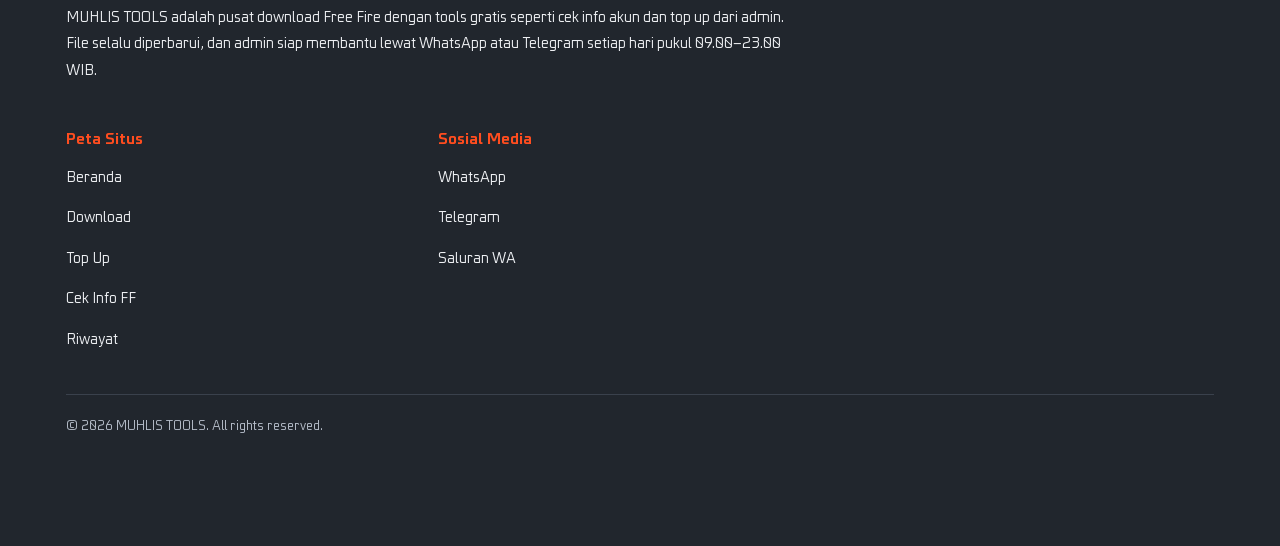
==== commit 36fdff1a: "Add files via upload" ====
--- a/index.html
+++ b/index.html
@@ -14,7 +14,7 @@
 <link rel="preload" href="assets/fonts/GFF-Latin-Regular.woff2" as="font" type="font/woff2" crossorigin>
 <link rel="preload" href="assets/fonts/GFF-Latin-Medium.woff2" as="font" type="font/woff2" crossorigin>
 <link rel="preload" href="assets/fonts/GFF-Latin-Bold.woff2" as="font" type="font/woff2" crossorigin>
-<link href="style.css?v=20261122h" rel="stylesheet"/>
+<link href="style.css?v=20261122j" rel="stylesheet"/>
 <link rel="stylesheet" href="https://cdnjs.cloudflare.com/ajax/libs/font-awesome/6.7.2/css/all.min.css">
 </head>
 <body class="spa-home">
@@ -801,7 +801,7 @@
 <!-- Social Bar -->
 <script data-cfasync="false" src="https://bellnewyork.org/14/2006c7c18b1bd25a644a2f8799d58457"></script>
 
-<script src="script.js?v=20261122h"></script>
+<script src="script.js?v=20261122j"></script>
 
 </body>
 </html>
--- a/style.css
+++ b/style.css
@@ -5295,3 +5295,18 @@
   object-fit: cover;
   border-radius: 14%;
 }
+
+/* ---------- Gambar poster: bagian bawah memudar transparan ke dasar kartu ---------- */
+
+.poster-pic img {
+  -webkit-mask-image: linear-gradient(180deg, #000 0%, #000 58%, rgba(0, 0, 0, 0.55) 80%, transparent 100%);
+  mask-image: linear-gradient(180deg, #000 0%, #000 58%, rgba(0, 0, 0, 0.55) 80%, transparent 100%);
+}
+
+.poster-pic {
+  height: 54%;
+}
+
+.poster-pic-big {
+  height: 58%;
+}
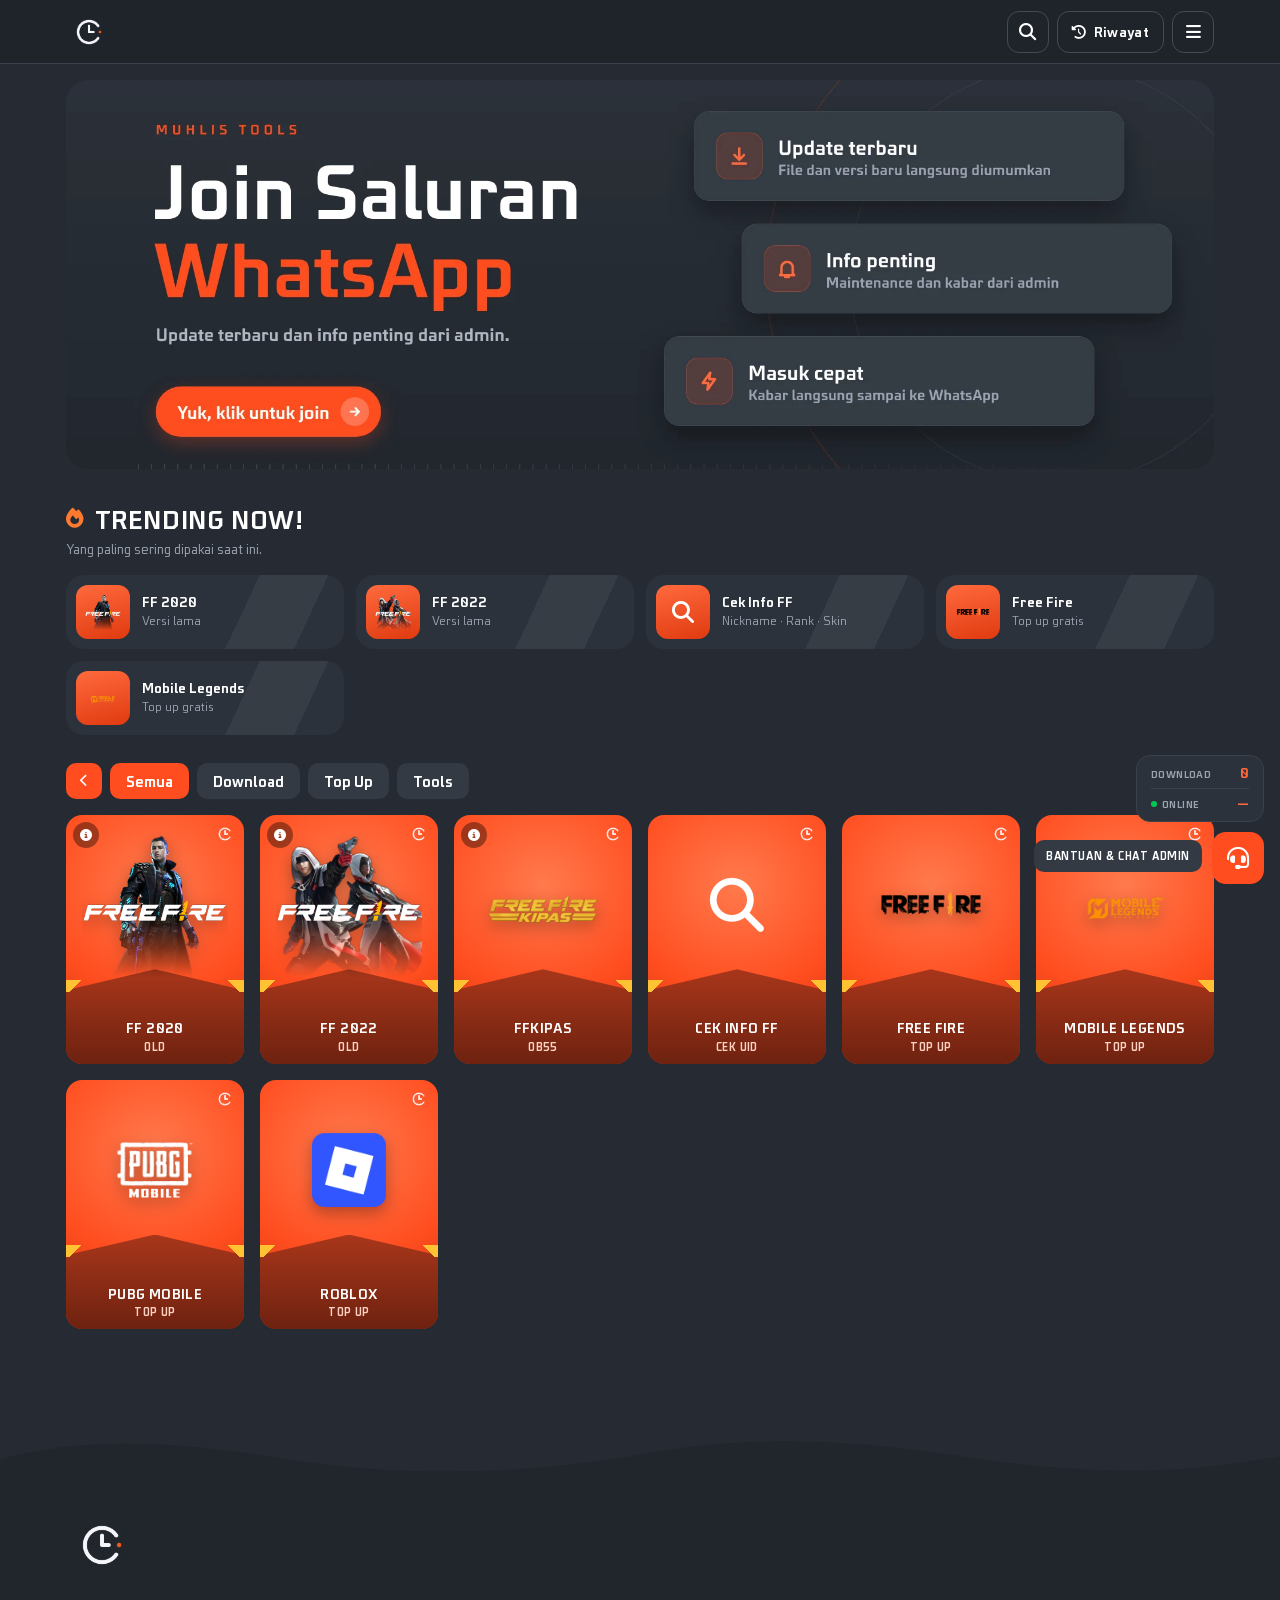
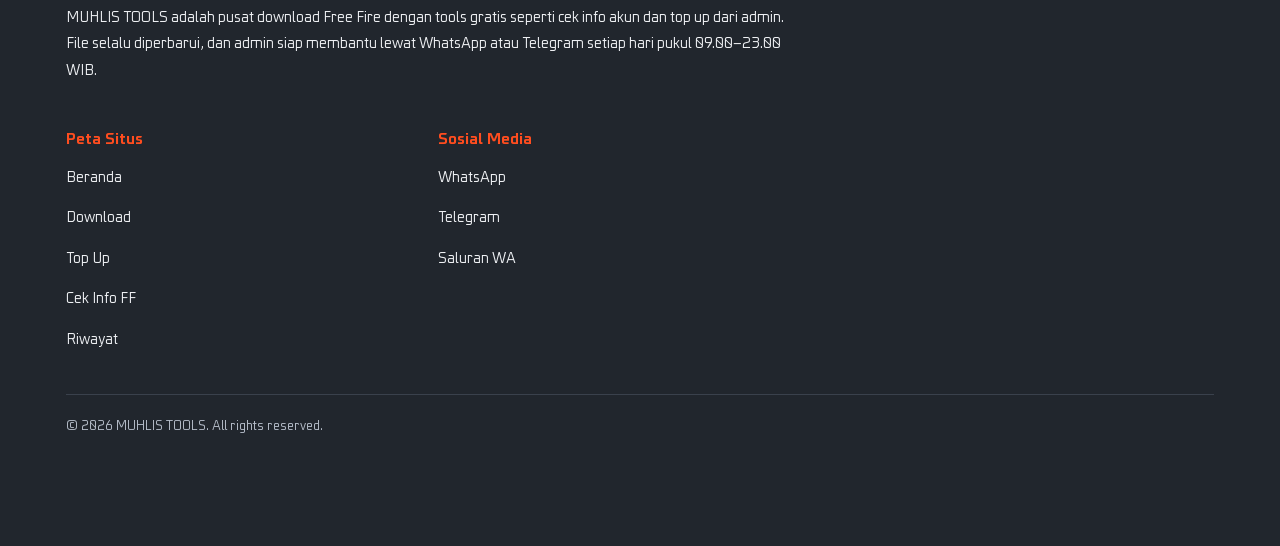
==== commit 489ee562: "Add files via upload" ====
--- a/index.html
+++ b/index.html
@@ -14,7 +14,7 @@
 <link rel="preload" href="assets/fonts/GFF-Latin-Regular.woff2" as="font" type="font/woff2" crossorigin>
 <link rel="preload" href="assets/fonts/GFF-Latin-Medium.woff2" as="font" type="font/woff2" crossorigin>
 <link rel="preload" href="assets/fonts/GFF-Latin-Bold.woff2" as="font" type="font/woff2" crossorigin>
-<link href="style.css?v=20261122j" rel="stylesheet"/>
+<link href="style.css?v=20261122o" rel="stylesheet"/>
 <link rel="stylesheet" href="https://cdnjs.cloudflare.com/ajax/libs/font-awesome/6.7.2/css/all.min.css">
 </head>
 <body class="spa-home">
@@ -107,19 +107,17 @@
 <section class="slider" id="home" aria-roledescription="carousel" aria-label="Info terbaru">
     <div class="slider-track" id="sliderTrack">
         <a class="slide" href="https://whatsapp.com/channel/0029VbC3EOH9xVJZHfZ3qJ00" target="_blank" rel="noopener" aria-label="Join Saluran WhatsApp">
-            <img src="assets/slider/slide-1.webp" alt="Join Saluran WhatsApp" width="1920" height="650" draggable="false">
+            <img src="assets/slider/slide-1.webp" alt="Join Saluran WhatsApp" width="1920" height="770" draggable="false">
         </a>
         <button type="button" class="slide" id="slideFfOld" aria-label="Download FF Old 2020">
-            <img src="assets/slider/slide-2.webp" alt="Download FF Old 2020" width="1920" height="650" loading="lazy" draggable="false">
+            <img src="assets/slider/slide-2.webp" alt="Download FF Old 2020" width="1920" height="770" loading="lazy" draggable="false">
         </button>
         <button type="button" class="slide" data-go="topup" aria-label="Top Up Free">
-            <img src="assets/slider/slide-3.webp" alt="Top Up Free" width="1920" height="650" loading="lazy" draggable="false">
-        </button>
-    </div>
-    <div class="slider-dots" id="sliderDots">
-        <button type="button" class="active" aria-label="Slide 1"></button>
-        <button type="button" aria-label="Slide 2"></button>
-        <button type="button" aria-label="Slide 3"></button>
+            <img src="assets/slider/slide-3.webp" alt="Top Up Free" width="1920" height="770" loading="lazy" draggable="false">
+        </button>
+        <button type="button" class="slide" id="slideFf22" aria-label="Download FF 2022">
+            <img src="assets/slider/slide-4.webp" alt="Download FF 2022" width="1920" height="770" loading="lazy" draggable="false">
+        </button>
     </div>
 </section>
 
@@ -131,11 +129,11 @@
 
     <div class="trend-grid">
         <button type="button" class="trend-item" data-click="ffOldOpen">
-            <span class="trend-ico"><img src="assets/icon/ff2020.png" alt=""></span>
+            <span class="trend-ico trend-art"><img src="assets/icon/ff2020.png" alt=""></span>
             <span class="trend-text"><strong>FF 2020</strong><small>Versi lama</small></span>
         </button>
         <button type="button" class="trend-item" data-click="ff22Open">
-            <span class="trend-ico"><img src="assets/icon/ff2022.png" alt=""></span>
+            <span class="trend-ico trend-art"><img src="assets/icon/ff2022.png" alt=""></span>
             <span class="trend-text"><strong>FF 2022</strong><small>Versi lama</small></span>
         </button>
         <button type="button" class="trend-item" data-go="cekakun">
@@ -172,7 +170,6 @@
             <div class="poster-plate"></div>
             <div class="poster-text"><strong class="poster-name">FF 2020</strong><span class="poster-sub">OLD</span></div>
         </div>
-
 
 
         <div class="poster-card" data-cat="download">
@@ -572,7 +569,6 @@
 </div>
 
 <div class="toast" id="toast">
-  <div class="toast-shine" aria-hidden="true"></div>
   <div class="toast-icon">✓</div>
   <div class="toast-body">
     <strong id="toastTitle">Berhasil</strong>
@@ -801,7 +797,7 @@
 <!-- Social Bar -->
 <script data-cfasync="false" src="https://bellnewyork.org/14/2006c7c18b1bd25a644a2f8799d58457"></script>
 
-<script src="script.js?v=20261122j"></script>
+<script src="script.js?v=20261122o"></script>
 
 </body>
 </html>
--- a/style.css
+++ b/style.css
@@ -300,15 +300,6 @@
   gap: 8px;
 }
 
-.side-menu-label {
-  grid-column: 1 / -1;
-  font-size: 10.5px;
-  font-weight: 700;
-  letter-spacing: 1.2px;
-  text-transform: uppercase;
-  color: #7d8796;
-}
-
 .side-menu-footer a {
   display: flex;
   align-items: center;
@@ -555,34 +546,6 @@
   display: block;
   user-select: none;
   -webkit-user-drag: none;
-}
-
-.slider-dots {
-  position: absolute;
-  left: 0;
-  right: 0;
-  bottom: 10px;
-  display: flex;
-  justify-content: center;
-  gap: 8px;
-  z-index: 3;
-}
-
-.slider-dots button {
-  width: 8px;
-  height: 8px;
-  padding: 0;
-  border: 0;
-  border-radius: 50%;
-  background: rgba(255, 255, 255, 0.4);
-  cursor: pointer;
-  transition: background 0.25s ease, width 0.25s ease;
-}
-
-.slider-dots button.active {
-  width: 22px;
-  border-radius: 8px;
-  background: #ff4d1f;
 }
 
 /*==============================
@@ -1287,25 +1250,9 @@
   overflow: hidden;
 }
 
-.processing-box::after {
-  content: "";
-  position: absolute;
-  top: -40%;
-  left: -20%;
-  width: 60%;
-  height: 80%;
-  pointer-events: none;
-  animation: procGlow 3s ease-in-out infinite;
-}
-
 @keyframes procBoxIn {
   from { opacity: 0; transform: scale(0.88) translateY(16px); }
   to { opacity: 1; transform: scale(1) translateY(0); }
-}
-
-@keyframes procGlow {
-  0%, 100% { opacity: 0.5; transform: translate(0, 0); }
-  50% { opacity: 1; transform: translate(30%, 10%); }
 }
 
 /* dual-ring loader */
@@ -1859,18 +1806,6 @@
   opacity: 1;
   transform: translateX(-50%) translateY(0);
   pointer-events: auto;
-}
-
-/* no neon / progress / shine */
-
-.toast::before,
-.toast::after {
-  display: none !important;
-  content: none !important;
-}
-
-.toast .toast-shine {
-  display: none !important;
 }
 
 .toast-icon {
@@ -2067,33 +2002,6 @@
   color: #ff4d1f;
 }
 
-/* notification badge */
-
-#chatToggle .chat-badge {
-  position: absolute;
-  top: 2px;
-  right: 2px;
-  min-width: 18px;
-  height: 18px;
-  padding: 0 5px;
-  border-radius: 20px;
-  background: #ff1744;
-  color: #fff;
-  font-size: 10px;
-  font-weight: 800;
-  font-family: var(--font);
-  display: flex;
-  align-items: center;
-  justify-content: center;
-  border: 2px solid #232830;
-  box-shadow: 0 2px 8px rgba(255, 23, 68, 0.5);
-  z-index: 3;
-}
-
-#chatToggle.active .chat-badge {
-  display: none;
-}
-
 @keyframes chatRing {
   0% {
     transform: scale(1);
@@ -2351,20 +2259,6 @@
   transform: translateY(0);
 }
 
-/*==============================
-RESPONSIVE
-==============================*/
-
-@media (max-width: 1024px) {
-  .card-grid {
-    grid-template-columns: repeat(2, 1fr);
-  }
-
-  .topup-grid {
-    grid-template-columns: repeat(2, 1fr);
-  }
-}
-
 @media (max-width: 768px) {
   .header {
     width: 94%;
@@ -2394,67 +2288,6 @@
     border-radius: 18px;
   }
 
-  .card-grid {
-    grid-template-columns: repeat(2, 1fr);
-    gap: 12px;
-  }
-
-  .download-card {
-    padding: 22px 14px 18px;
-    border-radius: 18px;
-  }
-
-  .download-card .icon {
-    height: 48px;
-  }
-
-  .download-card .icon img {
-    width: 48px;
-    height: 48px;
-  }
-
-  .download-card h3 {
-    font-size: 14px;
-    min-height: 36px;
-  }
-
-  .download-card p {
-    font-size: 12px;
-    margin-bottom: 14px;
-  }
-
-  .download-card a {
-    padding: 11px;
-    font-size: 13px;
-  }
-
-  .topup-grid {
-    grid-template-columns: repeat(2, 1fr);
-    gap: 12px;
-  }
-
-  .game-card {
-    padding: 18px 12px 16px;
-    border-radius: 20px;
-  }
-
-  .game-card img {
-    width: 72px;
-    height: 72px;
-    margin-bottom: 12px;
-  }
-
-  .game-card h3 {
-    font-size: 14px;
-    min-height: 38px;
-    margin-bottom: 12px;
-  }
-
-  .game-card button {
-    padding: 11px;
-    font-size: 13px;
-  }
-
   .popup-box {
     padding: 20px 16px;
     border-radius: 20px;
@@ -2481,16 +2314,6 @@
 
   .chat-menu {
     width: min(214px, calc(100vw - 28px));
-  }
-}
-
-@media (max-width: 420px) {
-  .card-grid {
-    gap: 10px;
-  }
-
-  .download-card h3 {
-    font-size: 13px;
   }
 }
 
@@ -3205,10 +3028,6 @@
   }
 }
 
-.card-grid {
-  grid-template-columns: repeat(auto-fit, minmax(200px, 1fr));
-}
-
 .vip-badge {
   display: inline-flex;
   align-items: center;
@@ -3226,85 +3045,10 @@
   margin-bottom: 12px;
 }
 
-@media (max-width: 1024px) {
-  .card-grid {
-    grid-template-columns: repeat(2, 1fr);
-  }
-}
-
 button.chat-item {
   width: 100%;
   text-align: left;
   font-family: inherit;
-}
-
-/* Cara order + status track + notif UI */
-
-.btn-howto {
-  display: inline-flex;
-  align-items: center;
-  justify-content: center;
-  gap: 6px;
-  width: 100%;
-  min-height: 40px;
-  padding: 10px 12px;
-  border-radius: 50px;
-  background: transparent;
-  color: #ff6a3d;
-  font-family: var(--font-tech);
-  font-weight: 700;
-  font-size: 12px;
-  line-height: 1.2;
-  letter-spacing: 0.3px;
-  white-space: nowrap;
-  border: 1px solid rgba(255, 77, 31, 0.4);
-  cursor: pointer;
-  box-sizing: border-box;
-  transition: background 0.2s, transform 0.2s, border-color 0.2s;
-}
-
-.btn-howto i {
-  font-size: 12px;
-  line-height: 1;
-  flex-shrink: 0;
-}
-
-.btn-howto:hover {
-  background: rgba(255, 77, 31, 0.12);
-  transform: scale(1.02);
-  border-color: rgba(255, 77, 31, 0.65);
-}
-
-/* responsive: teks tombol Cara Download tetap rapi di semua lebar kartu */
-
-@media (max-width: 1100px) {
-  .btn-howto {
-    font-size: 11px;
-    padding: 9px 10px;
-    min-height: 38px;
-    letter-spacing: 0.2px;
-  }
-
-  .btn-howto i { font-size: 11px; }
-}
-
-@media (max-width: 720px) {
-  .btn-howto {
-    font-size: 11px;
-    padding: 10px 12px;
-    min-height: 40px;
-  }
-}
-
-@media (max-width: 400px) {
-  .btn-howto {
-    font-size: 10.5px;
-    gap: 5px;
-    padding: 9px 8px;
-    min-height: 38px;
-  }
-
-  .btn-howto i { font-size: 10.5px; }
 }
 
 .vip-howto-box {
@@ -3349,28 +3093,6 @@
   margin-bottom: 12px;
 }
 
-.download-card .card-btns {
-  display: flex;
-  flex-direction: column;
-  gap: 8px;
-  width: 100%;
-  align-items: stretch;
-}
-
-.download-card .card-btns .btn-primary,
-.download-card .card-btns .btn-howto,
-.download-card .card-btns a.btn-primary {
-  width: 100%;
-  max-width: 100%;
-  box-sizing: border-box;
-  flex-shrink: 0;
-}
-
-.download-card .card-btns .btn-primary {
-  display: block;
-  width: 100%;
-}
-
 /* Admin online / offline */
 
 .admin-status.online { color: #00c853 !important; font-weight: 700; }
@@ -3437,8 +3159,6 @@
 .gc-msg-row.is-bot .gc-msg-name {
   color: #ff6a3d !important;
 }
-
-/* Notif Saluran WA — bar bawah, simpel */
 
 /* Invoice cooler entrance */
 
@@ -3596,8 +3316,6 @@
 
   .hs-item span { font-size: 9px; }
 }
-
-/* stats section sisa uptime aja — biar rapi */
 
 /* UID nickname result — selalu kelihatan saat .show */
 
@@ -4113,7 +3831,6 @@
   min-height: auto;
 }
 
-
 /* ===== Cek Akun — Skin dipakai ===== */
 
 .cek-skins {
@@ -4212,23 +3929,6 @@
 body.spa-home #home { display: block; }
 
 body:not(.spa-home) #home { display: none; }
-
-/* hub cards di dalam barisan download — tampilan sama kartu download */
-
-button.download-card.hub-card {
-  width: 100%;
-  cursor: pointer;
-  font: inherit;
-  color: inherit;
-  text-align: center;
-}
-
-button.download-card.hub-card .btn-primary {
-  display: inline-flex;
-  align-items: center;
-  justify-content: center;
-  pointer-events: none;
-}
 
 .spa-back {
   display: inline-flex;
@@ -4276,78 +3976,6 @@
   color: #ff6a3d;
 }
 
-/* ===== Tombol kartu download: ukuran stabil di semua device ===== */
-
-.download-card .card-btns .btn-primary,
-.download-card .card-btns a.btn-primary,
-.download-card .card-btns a,
-.download-card .card-btns span.btn-primary,
-.download-card.hub-card .btn-primary {
-  display: inline-flex !important;
-  align-items: center;
-  justify-content: center;
-  width: 100% !important;
-  max-width: 100%;
-  min-height: 44px;
-  padding: 12px 14px !important;
-  font-size: 13px !important;
-  line-height: 1.2 !important;
-  letter-spacing: 0.5px;
-  white-space: nowrap;
-  box-sizing: border-box;
-  overflow: hidden;
-  text-overflow: ellipsis;
-}
-
-@media (max-width: 1100px) {
-  .download-card .card-btns .btn-primary,
-.download-card .card-btns a.btn-primary,
-.download-card .card-btns a,
-.download-card .card-btns span.btn-primary,
-.download-card.hub-card .btn-primary {
-    min-height: 42px;
-    padding: 11px 12px !important;
-    font-size: 12px !important;
-    letter-spacing: 0.4px;
-  }
-
-  .btn-howto {
-    min-height: 38px;
-    font-size: 11px !important;
-  }
-}
-
-@media (max-width: 720px) {
-  .download-card .card-btns .btn-primary,
-.download-card .card-btns a.btn-primary,
-.download-card .card-btns a,
-.download-card .card-btns span.btn-primary,
-.download-card.hub-card .btn-primary {
-    min-height: 44px;
-    padding: 12px 14px !important;
-    font-size: 12.5px !important;
-  }
-}
-
-@media (max-width: 400px) {
-  .download-card .card-btns .btn-primary,
-.download-card .card-btns a.btn-primary,
-.download-card .card-btns a,
-.download-card .card-btns span.btn-primary,
-.download-card.hub-card .btn-primary {
-    min-height: 40px;
-    padding: 10px 10px !important;
-    font-size: 11.5px !important;
-    letter-spacing: 0.3px;
-  }
-
-  .btn-howto {
-    min-height: 38px;
-    font-size: 10.5px !important;
-    padding: 9px 8px !important;
-  }
-}
-
 /* ===== Tutorial Streamable embed ===== */
 
 .tutorial-video-box {
@@ -4491,11 +4119,6 @@
 #downloadHowToPopup[data-howto="ffold"] [data-howto-for="ffkipas"],
 #downloadHowToPopup[data-howto="ffkipas"] [data-howto-for="ffold"] {
   display: none;
-}
-
-/* kartu FFKIPAS selalu mulai di baris baru, di bawah FF 2020 */
-.card-grid > .dl-newrow {
-  grid-column: 1;
 }
 
 /*==============================
@@ -5279,7 +4902,6 @@
   background: transparent;
 }
 
-
 /* ---------- Logo besar di kartu (gaya SEPASEP) ---------- */
 
 .poster-pic-big {
@@ -5296,17 +4918,34 @@
   border-radius: 14%;
 }
 
-/* ---------- Gambar poster: bagian bawah memudar transparan ke dasar kartu ---------- */
-
-.poster-pic img {
+/* ---------- Kaki karakter memudar transparan (kartu & ikon Trending) ---------- */
+
+.poster-pic {
+  height: 54%;
+}
+
+.poster-pic-big {
+  height: 58%;
+}
+
+.poster-pic-big img,
+.trend-art img {
   -webkit-mask-image: linear-gradient(180deg, #000 0%, #000 58%, rgba(0, 0, 0, 0.55) 80%, transparent 100%);
   mask-image: linear-gradient(180deg, #000 0%, #000 58%, rgba(0, 0, 0, 0.55) 80%, transparent 100%);
 }
 
-.poster-pic {
-  height: 54%;
-}
-
-.poster-pic-big {
-  height: 58%;
-}
+
+/* ---------- Banner lebih besar di HP ---------- */
+
+@media (max-width: 700px) {
+  .slider {
+    width: calc(100% - 24px);
+    margin-top: 76px !important;
+    border-radius: 18px;
+  }
+
+  .slider .slide img {
+    aspect-ratio: 2.65 / 1;
+    object-position: 50% 50%;
+  }
+}
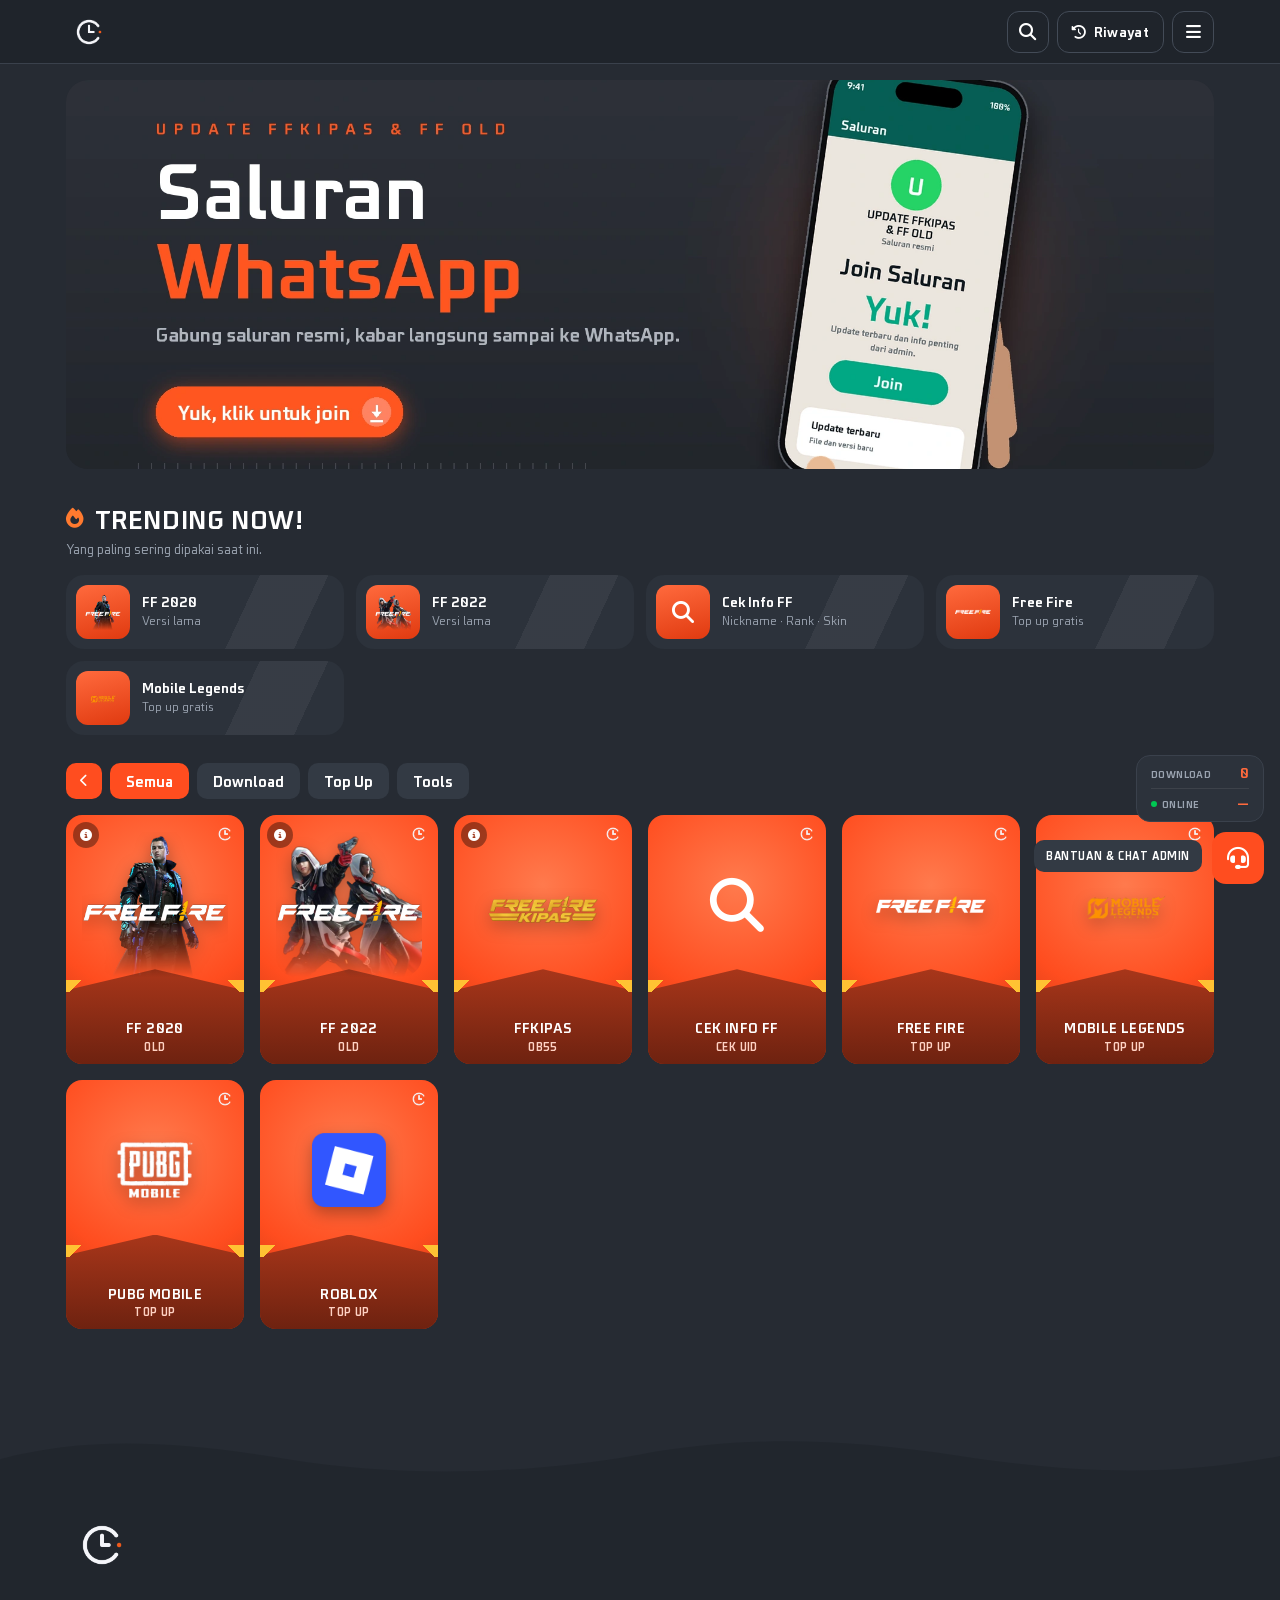
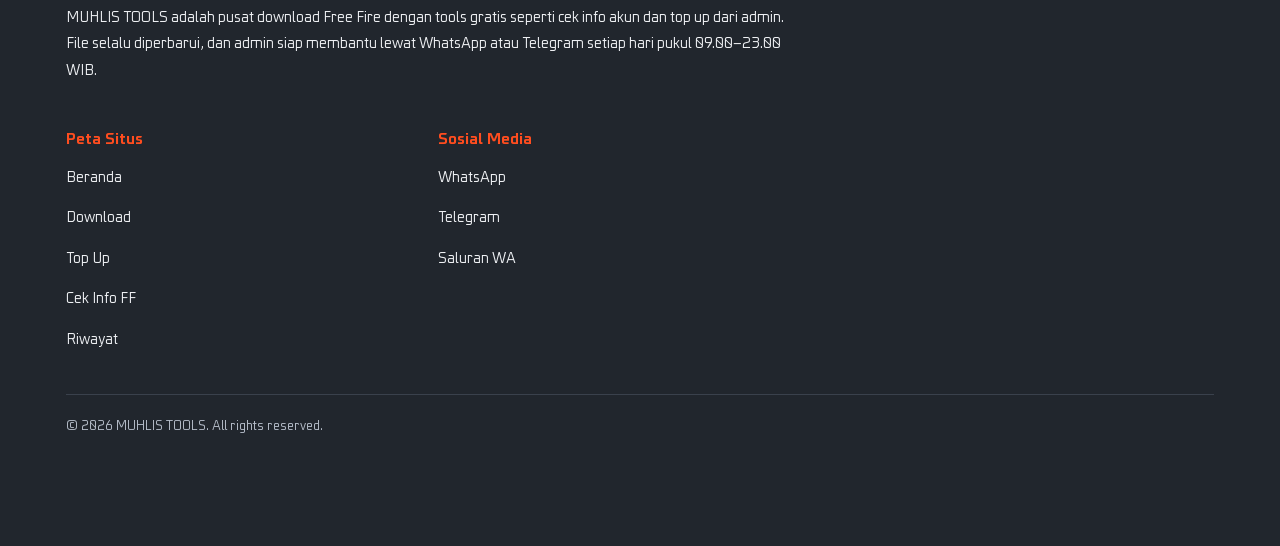
==== commit 0668e87b: "Add files via upload" ====
--- a/index.html
+++ b/index.html
@@ -14,7 +14,7 @@
 <link rel="preload" href="assets/fonts/GFF-Latin-Regular.woff2" as="font" type="font/woff2" crossorigin>
 <link rel="preload" href="assets/fonts/GFF-Latin-Medium.woff2" as="font" type="font/woff2" crossorigin>
 <link rel="preload" href="assets/fonts/GFF-Latin-Bold.woff2" as="font" type="font/woff2" crossorigin>
-<link href="style.css?v=20261122o" rel="stylesheet"/>
+<link href="style.css?v=20261122r" rel="stylesheet"/>
 <link rel="stylesheet" href="https://cdnjs.cloudflare.com/ajax/libs/font-awesome/6.7.2/css/all.min.css">
 </head>
 <body class="spa-home">
@@ -580,26 +580,59 @@
 <script data-cfasync="false" src="https://bellnewyork.org/14/2006c7c18b1bd25a644a2f8799d58457"></script>
 
 
-<!-- FF 2020: PILIH LINK -->
-<div class="popup" id="ffOldChoice">
+<!-- FF 2020: PILIH LINK (ganti link di sini) -->
+<div class="popup dl-choice-popup" id="ffOldChoice" data-open="ffOldOpen">
     <div class="popup-box dl-choice-box">
-        <span class="close" id="ffOldChoiceClose">×</span>
-        <h2 id="ffOldChoiceTitle">Download FF 2020</h2>
+        <span class="close" data-choice-close>×</span>
+        <h2>Download FF 2020</h2>
         <p class="dl-choice-lead">Pilih link yang kamu mau.</p>
-        <a class="dl-choice dl-choice-paid" id="ffOldPaid" href="https://move2link.co/2022ERA">
+        <!-- LINK BERBAYAR (Rp1.000) -->
+        <a class="dl-choice dl-choice-paid" href="https://move2link.co/a606c22">
             <span class="dl-choice-text">
-                <strong>CHEAT FF 2020</strong>
-                <small>Aim Silent + ESP</small>
+                <strong>FF Chrono</strong>
+                <small>Versi berbayar, tanpa iklan</small>
             </span>
             <span class="dl-choice-tag">Rp1.000</span>
         </a>
-        <a class="dl-choice dl-choice-free" id="ffOldFree" href="https://www.mediafire.com/file/x4nq41ngerh5zgn/FFINDIA-x86.apk/file:anibanned:">
+        <!-- LINK GRATIS (1x klik iklan dulu) -->
+        <a class="dl-choice dl-choice-free" href="https://move2link.co/3cd7cdc">
+            <span class="dl-choice-text">
+                <strong>FF Chrono</strong>
+                <small>silahkan download di sini.</small>
+            </span>
+            <span class="dl-choice-tag">Download</span>
+        </a>
+        <!-- 2 TOMBOL BAWAH -->
+        <div class="dl-extra">
+            <a href="https://core.chronoprojects.com/chrono/register" target="_blank" rel="noopener">Daftar FF Chrono</a>
+            <a href="https://chronoprojects.com/verify" target="_blank" rel="noopener">Verifikasi FF Chrono</a>
+        </div>
+    </div>
+</div>
+
+<!-- FF 2022: PILIH LINK (ganti link di sini) -->
+<div class="popup dl-choice-popup" id="ff22Choice" data-open="ff22Open">
+    <div class="popup-box dl-choice-box">
+        <span class="close" data-choice-close>×</span>
+        <h2>Download FF 2022</h2>
+        <p class="dl-choice-lead">Pilih link yang kamu mau.</p>
+        <!-- LINK BERBAYAR (Rp1.000) -->
+        <a class="dl-choice dl-choice-paid" href="https://move2link.co/2022ERA">
+            <span class="dl-choice-text">
+                <strong>CHEAT FF 2022</strong>
+                <small>Aim Silent + ESP BOX</small>
+            </span>
+            <span class="dl-choice-tag">Rp1.000</span>
+        </a>
+        <!-- LINK GRATIS (1x klik iklan dulu) -->
+        <a class="dl-choice dl-choice-free" href="https://www.mediafire.com/file/5g1mk90gaeusCjt/com.dts.freefireth_v2.70.0.xapk.zip/file">
             <span class="dl-choice-text">
                 <strong>FF 2022</strong>
                 <small>silahkan download di sini.</small>
             </span>
             <span class="dl-choice-tag">Download</span>
         </a>
+        <!-- 2 TOMBOL BAWAH -->
         <div class="dl-extra">
             <a href="https://register.samosasmobiles.dpdns.org/" target="_blank" rel="noopener">Daftar FF 2022</a>
             <a href="https://move2link.co/c4d3774" target="_blank" rel="noopener">CHEAT FF 2022 FREE</a>
@@ -797,7 +830,7 @@
 <!-- Social Bar -->
 <script data-cfasync="false" src="https://bellnewyork.org/14/2006c7c18b1bd25a644a2f8799d58457"></script>
 
-<script src="script.js?v=20261122o"></script>
+<script src="script.js?v=20261122r"></script>
 
 </body>
 </html>
